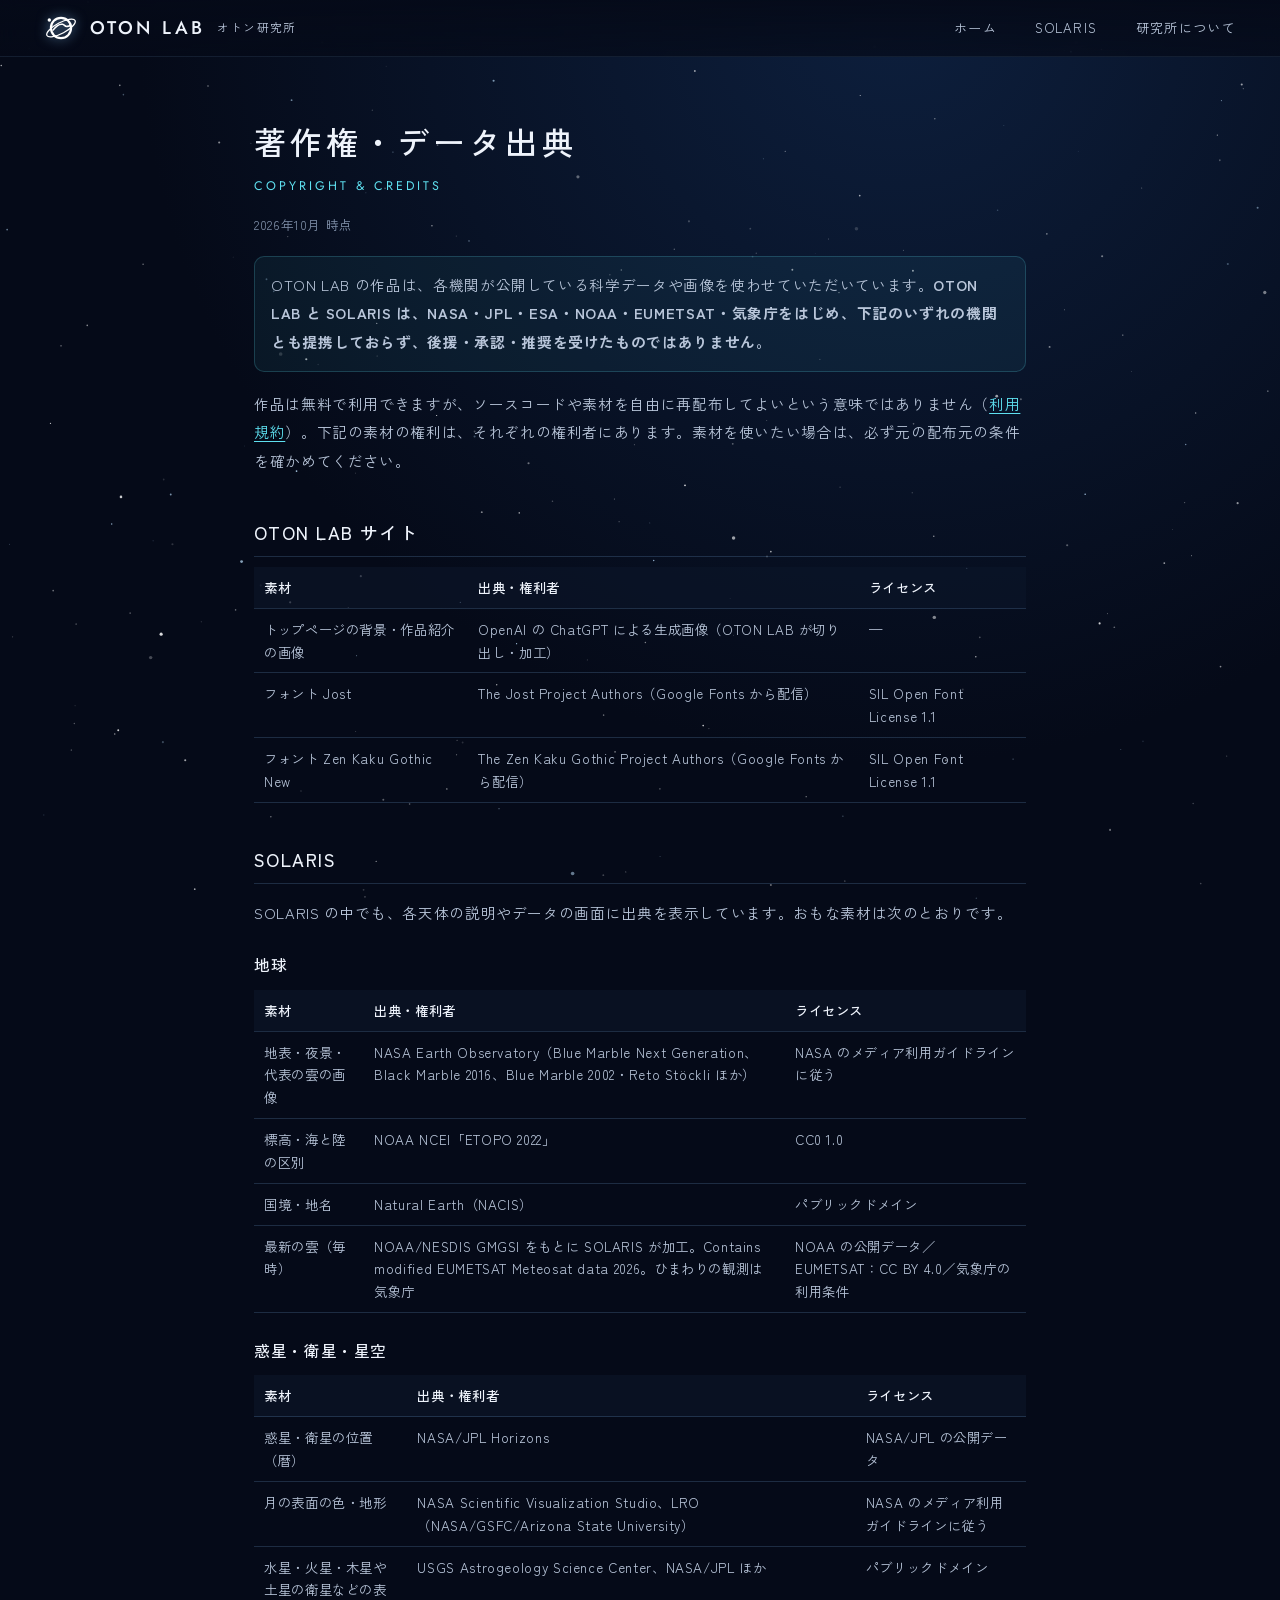
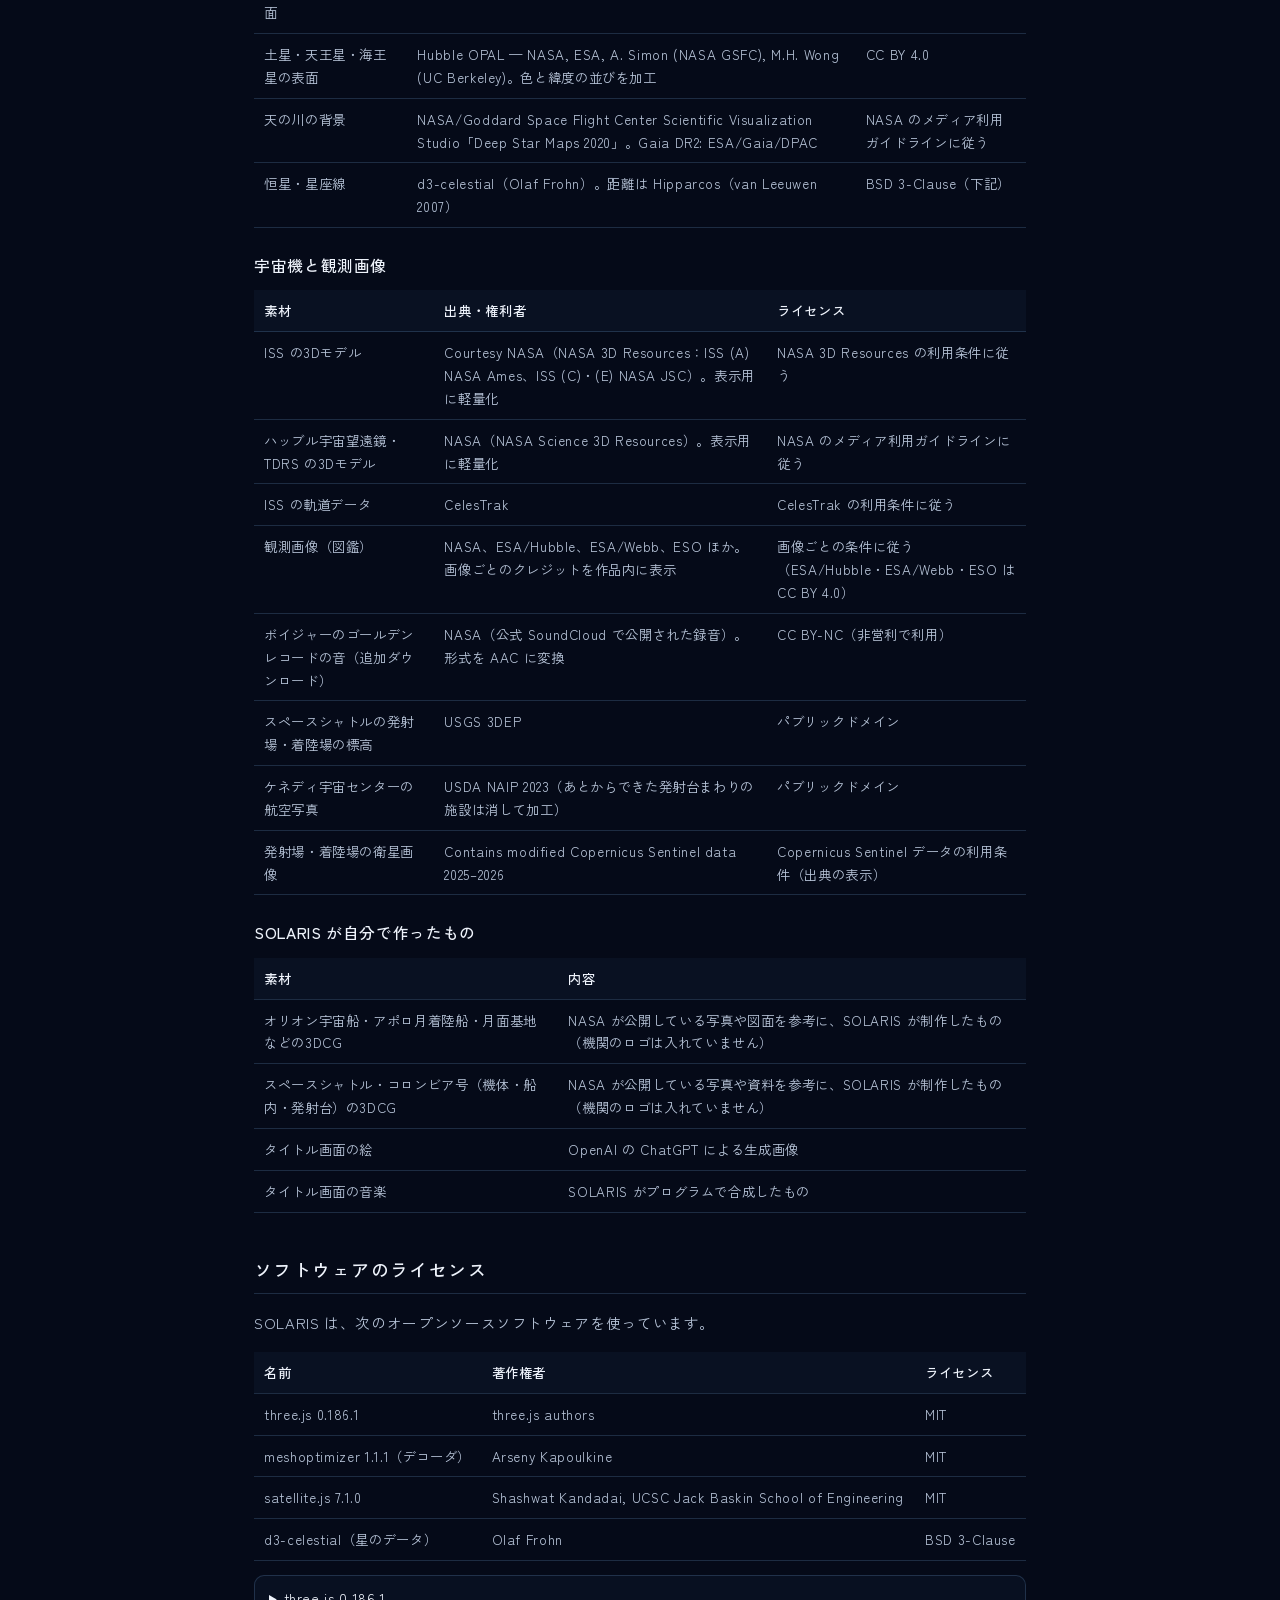
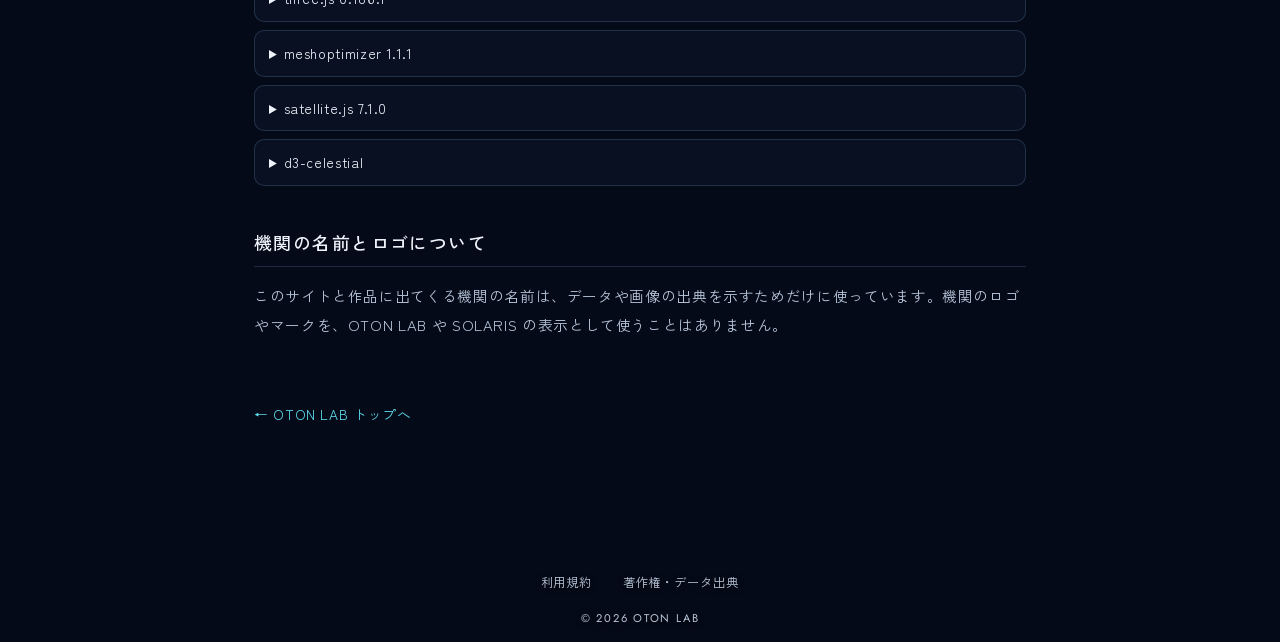
==== credits.html @ 988607e6 "アクセス解析 GoatCounter を導入（本番ドメインだけで計測・ページはパスで区別・Cookie なし）・利用規約にアクセス解析の説明を追加" ====
<!doctype html>
<html lang="ja">
<head>
<meta charset="utf-8">
<meta name="viewport" content="width=device-width, initial-scale=1, viewport-fit=cover">
<title>著作権・データ出典｜OTON LAB</title>
<meta name="description" content="OTON LAB と SOLARIS で使っている画像・科学データ・3Dモデル・フォント・ソフトウェアの出典とライセンス。">
<meta name="theme-color" content="#050a18">
<link rel="icon" href="img/icon.svg" type="image/svg+xml">
<link rel="preconnect" href="https://fonts.googleapis.com">
<link rel="preconnect" href="https://fonts.gstatic.com" crossorigin>
<link rel="stylesheet" href="https://fonts.googleapis.com/css2?family=Jost:wght@300;400;500;600&family=Zen+Kaku+Gothic+New:wght@400;500;700&display=swap">
<link rel="stylesheet" href="css/style.css">
<script src="js/analytics.js" async></script>
</head>
<body>
<canvas id="stars" aria-hidden="true"></canvas>
<header class="site-header">
  <a class="brand" href="./" aria-label="OTON LAB トップへ">
    <svg class="brand-mark" viewBox="0 0 64 64" aria-hidden="true"><circle cx="32" cy="32" r="19" fill="none" stroke="currentColor" stroke-width="4"/><path d="M17 36c6-8 13-12 18-11 4 1 4 5 9 4 3 0 5-2 6-4" fill="none" stroke="currentColor" stroke-width="3" stroke-linecap="round"/><ellipse cx="32" cy="32" rx="30" ry="10" fill="none" stroke="currentColor" stroke-width="2.4" transform="rotate(-28 32 32)"/><circle cx="10" cy="17" r="3.2" fill="currentColor"/></svg>
    <span class="brand-name">OTON LAB</span>
    <span class="brand-sub">オトン研究所</span>
  </a>
  <nav class="site-nav" aria-label="メインメニュー">
    <a href="./">ホーム</a>
    <a href="./#solaris">SOLARIS</a>
    <a href="./#about">研究所について</a>
  </nav>
</header>

<main class="doc">
  <h1>著作権・データ出典</h1>
  <p class="doc-en" lang="en">COPYRIGHT &amp; CREDITS</p>
  <p class="doc-date">2026年10月 時点</p>

  <div class="note">
    <p>OTON LAB の作品は、各機関が公開している科学データや画像を使わせていただいています。<b>OTON LAB と SOLARIS は、NASA・JPL・ESA・NOAA・EUMETSAT・気象庁をはじめ、下記のいずれの機関とも提携しておらず、後援・承認・推奨を受けたものではありません。</b></p>
  </div>
  <p>作品は無料で利用できますが、ソースコードや素材を自由に再配布してよいという意味ではありません（<a href="terms.html">利用規約</a>）。下記の素材の権利は、それぞれの権利者にあります。素材を使いたい場合は、必ず元の配布元の条件を確かめてください。</p>

  <h2>OTON LAB サイト</h2>
  <div class="table-wrap"><table>
    <thead><tr><th>素材</th><th>出典・権利者</th><th>ライセンス</th></tr></thead>
    <tbody>
      <tr><td>トップページの背景・作品紹介の画像</td><td>OpenAI の ChatGPT による生成画像（OTON LAB が切り出し・加工）</td><td>—</td></tr>
      <tr><td>フォント Jost</td><td>The Jost Project Authors（Google Fonts から配信）</td><td>SIL Open Font License 1.1</td></tr>
      <tr><td>フォント Zen Kaku Gothic New</td><td>The Zen Kaku Gothic Project Authors（Google Fonts から配信）</td><td>SIL Open Font License 1.1</td></tr>
    </tbody>
  </table></div>

  <h2>SOLARIS</h2>
  <p>SOLARIS の中でも、各天体の説明やデータの画面に出典を表示しています。おもな素材は次のとおりです。</p>

  <h3>地球</h3>
  <div class="table-wrap"><table>
    <thead><tr><th>素材</th><th>出典・権利者</th><th>ライセンス</th></tr></thead>
    <tbody>
      <tr><td>地表・夜景・代表の雲の画像</td><td>NASA Earth Observatory（Blue Marble Next Generation、Black Marble 2016、Blue Marble 2002・Reto Stöckli ほか）</td><td>NASA のメディア利用ガイドラインに従う</td></tr>
      <tr><td>標高・海と陸の区別</td><td>NOAA NCEI「ETOPO 2022」</td><td>CC0 1.0</td></tr>
      <tr><td>国境・地名</td><td>Natural Earth（NACIS）</td><td>パブリックドメイン</td></tr>
      <tr><td>最新の雲（毎時）</td><td>NOAA/NESDIS GMGSI をもとに SOLARIS が加工。Contains modified EUMETSAT Meteosat data 2026。ひまわりの観測は気象庁</td><td>NOAA の公開データ／EUMETSAT：CC BY 4.0／気象庁の利用条件</td></tr>
    </tbody>
  </table></div>

  <h3>惑星・衛星・星空</h3>
  <div class="table-wrap"><table>
    <thead><tr><th>素材</th><th>出典・権利者</th><th>ライセンス</th></tr></thead>
    <tbody>
      <tr><td>惑星・衛星の位置（暦）</td><td>NASA/JPL Horizons</td><td>NASA/JPL の公開データ</td></tr>
      <tr><td>月の表面の色・地形</td><td>NASA Scientific Visualization Studio、LRO（NASA/GSFC/Arizona State University）</td><td>NASA のメディア利用ガイドラインに従う</td></tr>
      <tr><td>水星・火星・木星や土星の衛星などの表面</td><td>USGS Astrogeology Science Center、NASA/JPL ほか</td><td>パブリックドメイン</td></tr>
      <tr><td>土星・天王星・海王星の表面</td><td>Hubble OPAL — NASA, ESA, A. Simon (NASA GSFC), M.H. Wong (UC Berkeley)。色と緯度の並びを加工</td><td>CC BY 4.0</td></tr>
      <tr><td>天の川の背景</td><td>NASA/Goddard Space Flight Center Scientific Visualization Studio「Deep Star Maps 2020」。Gaia DR2: ESA/Gaia/DPAC</td><td>NASA のメディア利用ガイドラインに従う</td></tr>
      <tr><td>恒星・星座線</td><td>d3-celestial（Olaf Frohn）。距離は Hipparcos（van Leeuwen 2007）</td><td>BSD 3-Clause（下記）</td></tr>
    </tbody>
  </table></div>

  <h3>宇宙機と観測画像</h3>
  <div class="table-wrap"><table>
    <thead><tr><th>素材</th><th>出典・権利者</th><th>ライセンス</th></tr></thead>
    <tbody>
      <tr><td>ISS の3Dモデル</td><td>Courtesy NASA（NASA 3D Resources：ISS (A) NASA Ames、ISS (C)・(E) NASA JSC）。表示用に軽量化</td><td>NASA 3D Resources の利用条件に従う</td></tr>
      <tr><td>ハッブル宇宙望遠鏡・TDRS の3Dモデル</td><td>NASA（NASA Science 3D Resources）。表示用に軽量化</td><td>NASA のメディア利用ガイドラインに従う</td></tr>
      <tr><td>ISS の軌道データ</td><td>CelesTrak</td><td>CelesTrak の利用条件に従う</td></tr>
      <tr><td>観測画像（図鑑）</td><td>NASA、ESA/Hubble、ESA/Webb、ESO ほか。画像ごとのクレジットを作品内に表示</td><td>画像ごとの条件に従う（ESA/Hubble・ESA/Webb・ESO は CC BY 4.0）</td></tr>
      <tr><td>ボイジャーのゴールデンレコードの音（追加ダウンロード）</td><td>NASA（公式 SoundCloud で公開された録音）。形式を AAC に変換</td><td>CC BY-NC（非営利で利用）</td></tr>
      <tr><td>スペースシャトルの発射場・着陸場の標高</td><td>USGS 3DEP</td><td>パブリックドメイン</td></tr>
      <tr><td>ケネディ宇宙センターの航空写真</td><td>USDA NAIP 2023（あとからできた発射台まわりの施設は消して加工）</td><td>パブリックドメイン</td></tr>
      <tr><td>発射場・着陸場の衛星画像</td><td>Contains modified Copernicus Sentinel data 2025–2026</td><td>Copernicus Sentinel データの利用条件（出典の表示）</td></tr>
    </tbody>
  </table></div>

  <h3>SOLARIS が自分で作ったもの</h3>
  <div class="table-wrap"><table>
    <thead><tr><th>素材</th><th>内容</th></tr></thead>
    <tbody>
      <tr><td>オリオン宇宙船・アポロ月着陸船・月面基地などの3DCG</td><td>NASA が公開している写真や図面を参考に、SOLARIS が制作したもの（機関のロゴは入れていません）</td></tr>
      <tr><td>スペースシャトル・コロンビア号（機体・船内・発射台）の3DCG</td><td>NASA が公開している写真や資料を参考に、SOLARIS が制作したもの（機関のロゴは入れていません）</td></tr>
      <tr><td>タイトル画面の絵</td><td>OpenAI の ChatGPT による生成画像</td></tr>
      <tr><td>タイトル画面の音楽</td><td>SOLARIS がプログラムで合成したもの</td></tr>
    </tbody>
  </table></div>

  <h2>ソフトウェアのライセンス</h2>
  <p>SOLARIS は、次のオープンソースソフトウェアを使っています。</p>
  <div class="table-wrap"><table>
    <thead><tr><th>名前</th><th>著作権者</th><th>ライセンス</th></tr></thead>
    <tbody>
      <tr><td>three.js 0.186.1</td><td>three.js authors</td><td>MIT</td></tr>
      <tr><td>meshoptimizer 1.1.1（デコーダ）</td><td>Arseny Kapoulkine</td><td>MIT</td></tr>
      <tr><td>satellite.js 7.1.0</td><td>Shashwat Kandadai, UCSC Jack Baskin School of Engineering</td><td>MIT</td></tr>
      <tr><td>d3-celestial（星のデータ）</td><td>Olaf Frohn</td><td>BSD 3-Clause</td></tr>
    </tbody>
  </table></div>
  <div class="licenses">
    <details class="lic"><summary>three.js 0.186.1</summary><pre>The MIT License

Copyright © 2010-2026 three.js authors

Permission is hereby granted, free of charge, to any person obtaining a copy
of this software and associated documentation files (the &quot;Software&quot;), to deal
in the Software without restriction, including without limitation the rights
to use, copy, modify, merge, publish, distribute, sublicense, and/or sell
copies of the Software, and to permit persons to whom the Software is
furnished to do so, subject to the following conditions:

The above copyright notice and this permission notice shall be included in
all copies or substantial portions of the Software.

THE SOFTWARE IS PROVIDED &quot;AS IS&quot;, WITHOUT WARRANTY OF ANY KIND, EXPRESS OR
IMPLIED, INCLUDING BUT NOT LIMITED TO THE WARRANTIES OF MERCHANTABILITY,
FITNESS FOR A PARTICULAR PURPOSE AND NONINFRINGEMENT. IN NO EVENT SHALL THE
AUTHORS OR COPYRIGHT HOLDERS BE LIABLE FOR ANY CLAIM, DAMAGES OR OTHER
LIABILITY, WHETHER IN AN ACTION OF CONTRACT, TORT OR OTHERWISE, ARISING FROM,
OUT OF OR IN CONNECTION WITH THE SOFTWARE OR THE USE OR OTHER DEALINGS IN
THE SOFTWARE.</pre></details>
    <details class="lic"><summary>meshoptimizer 1.1.1</summary><pre>MIT License

Copyright (c) 2016-2026 Arseny Kapoulkine

Permission is hereby granted, free of charge, to any person obtaining a copy
of this software and associated documentation files (the &quot;Software&quot;), to deal
in the Software without restriction, including without limitation the rights
to use, copy, modify, merge, publish, distribute, sublicense, and/or sell
copies of the Software, and to permit persons to whom the Software is
furnished to do so, subject to the following conditions:

The above copyright notice and this permission notice shall be included in all
copies or substantial portions of the Software.

THE SOFTWARE IS PROVIDED &quot;AS IS&quot;, WITHOUT WARRANTY OF ANY KIND, EXPRESS OR
IMPLIED, INCLUDING BUT NOT LIMITED TO THE WARRANTIES OF MERCHANTABILITY,
FITNESS FOR A PARTICULAR PURPOSE AND NONINFRINGEMENT. IN NO EVENT SHALL THE
AUTHORS OR COPYRIGHT HOLDERS BE LIABLE FOR ANY CLAIM, DAMAGES OR OTHER
LIABILITY, WHETHER IN AN ACTION OF CONTRACT, TORT OR OTHERWISE, ARISING FROM,
OUT OF OR IN CONNECTION WITH THE SOFTWARE OR THE USE OR OTHER DEALINGS IN THE
SOFTWARE.</pre></details>
    <details class="lic"><summary>satellite.js 7.1.0</summary><pre>MIT License

Copyright (C) 2013 Shashwat Kandadai, UCSC Jack Baskin School of Engineering

Permission is hereby granted, free of charge, to any person obtaining a copy
of this software and associated documentation files (the &quot;Software&quot;), to deal
in the Software without restriction, including without limitation the rights
to use, copy, modify, merge, publish, distribute, sublicense, and/or sell
copies of the Software, and to permit persons to whom the Software is
furnished to do so, subject to the following conditions:

The above copyright notice and this permission notice shall be included in all
copies or substantial portions of the Software.

THE SOFTWARE IS PROVIDED &quot;AS IS&quot;, WITHOUT WARRANTY OF ANY KIND, EXPRESS OR
IMPLIED, INCLUDING BUT NOT LIMITED TO THE WARRANTIES OF MERCHANTABILITY,
FITNESS FOR A PARTICULAR PURPOSE AND NONINFRINGEMENT. IN NO EVENT SHALL THE
AUTHORS OR COPYRIGHT HOLDERS BE LIABLE FOR ANY CLAIM, DAMAGES OR OTHER
LIABILITY, WHETHER IN AN ACTION OF CONTRACT, TORT OR OTHERWISE, ARISING FROM,
OUT OF OR IN CONNECTION WITH THE SOFTWARE OR THE USE OR OTHER DEALINGS IN THE
SOFTWARE.</pre></details>
    <details class="lic"><summary>d3-celestial</summary><pre>Copyright (c) 2015, Olaf Frohn
All rights reserved.

Redistribution and use in source and binary forms, with or without modification, are permitted provided that the following conditions are met:

1. Redistributions of source code must retain the above copyright notice, this list of conditions and the following disclaimer.

2. Redistributions in binary form must reproduce the above copyright notice, this list of conditions and the following disclaimer in the documentation and/or other materials provided with the distribution.

3. Neither the name of the copyright holder nor the names of its contributors may be used to endorse or promote products derived from this software without specific prior written permission.

THIS SOFTWARE IS PROVIDED BY THE COPYRIGHT HOLDERS AND CONTRIBUTORS &quot;AS IS&quot; AND ANY EXPRESS OR IMPLIED WARRANTIES, INCLUDING, BUT NOT LIMITED TO, THE IMPLIED WARRANTIES OF MERCHANTABILITY AND FITNESS FOR A PARTICULAR PURPOSE ARE DISCLAIMED. IN NO EVENT SHALL THE COPYRIGHT HOLDER OR CONTRIBUTORS BE LIABLE FOR ANY DIRECT, INDIRECT, INCIDENTAL, SPECIAL, EXEMPLARY, OR CONSEQUENTIAL DAMAGES (INCLUDING, BUT NOT LIMITED TO, PROCUREMENT OF SUBSTITUTE GOODS OR SERVICES; LOSS OF USE, DATA, OR PROFITS; OR BUSINESS INTERRUPTION) HOWEVER CAUSED AND ON ANY THEORY OF LIABILITY, WHETHER IN CONTRACT, STRICT LIABILITY, OR TORT (INCLUDING NEGLIGENCE OR OTHERWISE) ARISING IN ANY WAY OUT OF THE USE OF THIS SOFTWARE, EVEN IF ADVISED OF THE POSSIBILITY OF SUCH DAMAGE.</pre></details>
  </div>

  <h2>機関の名前とロゴについて</h2>
  <p>このサイトと作品に出てくる機関の名前は、データや画像の出典を示すためだけに使っています。機関のロゴやマークを、OTON LAB や SOLARIS の表示として使うことはありません。</p>

  <a class="back-link" href="./">← OTON LAB トップへ</a>
</main>

<footer class="site-footer is-simple">
  <ul class="footer-links">
    <li><a href="terms.html">利用規約</a></li>
    <li><a href="credits.html" aria-current="page">著作権・データ出典</a></li>
  </ul>
  <p class="copyright" lang="en">© 2026 OTON LAB</p>
</footer>
<script src="js/main.js" defer></script>
</body>
</html>
---- css/style.css ----
/* OTON LAB トップページ */
:root {
  --bg: #050a18;
  --bg-2: #0a1428;
  --panel: rgba(12, 22, 42, .72);
  --line: rgba(120, 170, 220, .22);
  --text: #eef3fb;
  --text-2: #b9c6da;
  --text-3: #7f8fa8;
  --accent: #5ee0f0;
  --accent-2: #3aa8ff;
  --glow: 0 0 18px rgba(94, 224, 240, .45);
  --radius: 14px;
  --gutter: clamp(16px, 4vw, 44px);
  --maxw: 1240px;
  --font-en: "Jost", "Zen Kaku Gothic New", system-ui, sans-serif;
  --font-ja: "Zen Kaku Gothic New", "Hiragino Sans", "Yu Gothic UI", system-ui, sans-serif;
  color-scheme: dark;
}

*, *::before, *::after { box-sizing: border-box; }
html { scroll-behavior: smooth; scroll-padding-top: 72px; -webkit-text-size-adjust: 100%; }
body {
  margin: 0;
  background: var(--bg);
  color: var(--text);
  font-family: var(--font-ja);
  line-height: 1.8;
  letter-spacing: .04em;
  overflow-x: hidden;
}
img, svg { display: block; }
a { color: inherit; }
.visually-hidden {
  position: absolute; width: 1px; height: 1px; overflow: hidden;
  clip: rect(0 0 0 0); white-space: nowrap;
}
br.pc { display: none; }
@media (min-width: 900px) { br.pc { display: inline; } }
br.sp { display: none; }
@media (max-width: 520px) { br.sp { display: inline; } }

/* 星空（ページ全体の背景） */
#stars {
  position: fixed; inset: 0; width: 100%; height: 100%;
  z-index: -1; pointer-events: none;
  background: radial-gradient(ellipse at 70% 0%, #0d1f3d 0%, var(--bg) 60%);
}

/* ===== ヘッダー ===== */
.site-header {
  position: sticky; top: 0; z-index: 20;
  display: flex; align-items: center; justify-content: space-between; gap: 16px;
  padding: 10px var(--gutter);
  background: linear-gradient(to bottom, rgba(5, 10, 24, .92), rgba(5, 10, 24, .7));
  backdrop-filter: blur(10px);
  -webkit-backdrop-filter: blur(10px);
  border-bottom: 1px solid rgba(120, 170, 220, .12);
}
.brand { display: flex; align-items: center; gap: 12px; text-decoration: none; min-width: 0; }
.brand-mark { width: 34px; height: 34px; color: #fff; filter: drop-shadow(0 0 6px rgba(140, 200, 255, .6)); flex: none; }
.brand-name { font-family: var(--font-en); font-weight: 500; font-size: 1.15rem; letter-spacing: .16em; white-space: nowrap; }
.brand-sub { font-size: .72rem; color: var(--text-2); letter-spacing: .12em; white-space: nowrap; }
.site-nav { display: flex; gap: clamp(14px, 3vw, 40px); }
.site-nav a {
  position: relative; text-decoration: none; font-size: .82rem; letter-spacing: .1em;
  color: var(--text-2); padding: 6px 0; white-space: nowrap;
}
.site-nav a[data-nav="solaris"] { font-family: var(--font-en); letter-spacing: .14em; }
.site-nav a::after {
  content: ""; position: absolute; left: 0; right: 0; bottom: -2px; height: 2px;
  background: var(--accent); box-shadow: var(--glow);
  transform: scaleX(0); transition: transform .3s;
}
.site-nav a:hover, .site-nav a.is-active { color: var(--text); }
.site-nav a.is-active::after { transform: scaleX(1); }

@media (max-width: 640px) {
  .brand-sub { display: none; }
  .brand-mark { width: 28px; height: 28px; }
  .brand-name { font-size: 1rem; }
  .site-nav { gap: 14px; }
  .site-nav a { font-size: .74rem; letter-spacing: .04em; }
}
@media (max-width: 380px) {
  .brand-name { display: none; }
}

/* ===== ヒーロー ===== */
.hero {
  position: relative;
  min-height: clamp(460px, 34vw, 560px);
  overflow: hidden;
  border-bottom: 1px solid rgba(120, 170, 220, .14);
}
.hero-art {
  position: absolute; top: 0; right: 0; bottom: 0;
  width: min(62%, 980px);
  background: url(../img/hero.webp) right center / cover no-repeat;
  -webkit-mask-image: linear-gradient(to right, transparent 0%, #000 22%);
  mask-image: linear-gradient(to right, transparent 0%, #000 22%);
}
.hero-inner {
  position: relative;
  max-width: var(--maxw); margin: 0 auto;
  padding: clamp(36px, 5vw, 60px) var(--gutter) clamp(36px, 4vw, 52px);
  display: flex; justify-content: space-between; gap: 24px;
}
.hero-copy { max-width: 620px; }
.hero-logo {
  display: flex; align-items: center; margin: 0;
  font-family: var(--font-en); font-weight: 500;
  font-size: clamp(3rem, 8.4vw, 6.4rem); line-height: 1; letter-spacing: .05em;
  color: #f4f8ff;
  text-shadow: 0 0 22px rgba(140, 200, 255, .55);
}
.hero-logo-mark {
  width: 1.12em; height: 1.12em; margin-right: -.02em; color: #f4f8ff;
  filter: drop-shadow(0 0 12px rgba(140, 200, 255, .7));
  flex: none;
}
.hero-kana {
  margin: .5rem 0 0; padding-left: 2.2em;
  font-size: clamp(1rem, 1.9vw, 1.35rem); letter-spacing: .5em; color: #e6eefb;
}
.hero-lead {
  margin: clamp(18px, 2.4vw, 28px) 0 0;
  font-size: clamp(1.2rem, 2.6vw, 1.9rem); font-weight: 500; letter-spacing: .1em;
  text-shadow: 0 2px 12px rgba(0, 0, 0, .8);
}
.hero-body {
  margin: 14px 0 0;
  font-size: clamp(.86rem, 1.25vw, .98rem); line-height: 2; color: var(--text-2);
  text-shadow: 0 1px 8px rgba(0, 0, 0, .9);
}
.hero-side {
  flex: none; align-self: center;
  /* ロゴと本文のあいだ（地球のふちの右）に、4語を縦に置く */
  margin-top: clamp(-40px, -2vw, -10px);
  padding-right: clamp(0px, 1vw, 12px);
  text-shadow: 0 1px 10px rgba(0, 0, 0, .9);
}
.hero-rule { display: block; width: 40px; height: 2px; margin: 0 0 20px; background: var(--accent); box-shadow: var(--glow); }
.hero-words {
  list-style: none; margin: 0; padding: 0;
  font-family: var(--font-en); font-weight: 400;
  font-size: clamp(.82rem, 1.05vw, .95rem); letter-spacing: .34em; line-height: 2.3; color: #d6e0ee;
}

@media (max-width: 900px) {
  .hero { min-height: 0; }
  .hero-art {
    width: 100%; height: 62vw; max-height: 420px; bottom: auto;
    background-position: 70% center;
    -webkit-mask-image: linear-gradient(to bottom, #000 40%, transparent 100%);
    mask-image: linear-gradient(to bottom, #000 40%, transparent 100%);
    opacity: .9;
  }
  .hero-inner { flex-direction: column; padding-top: clamp(28px, 18vw, 120px); }
  .hero-side { align-self: stretch; display: flex; align-items: center; gap: 14px; margin-top: 4px; padding-right: 0; }
  .hero-rule { flex: none; width: 24px; margin: 0; }
  .hero-words { display: flex; flex-wrap: wrap; gap: 0 14px; font-size: .74rem; letter-spacing: .22em; line-height: 2; }
}
@media (max-width: 520px) {
  /* 地球のふちと朝日が右上に来るように */
  .hero-art { height: 78vw; background-position: 62% 30%; }
  .hero-inner { padding-top: 34vw; gap: 18px; }
  .hero-logo { font-size: clamp(2.5rem, 13vw, 3.4rem); }
  .hero-kana { padding-left: 1.9em; letter-spacing: .42em; font-size: .95rem; }
  .hero-lead { font-size: clamp(1.25rem, 6vw, 1.5rem); line-height: 1.6; letter-spacing: .08em; }
  .hero-body { font-size: .88rem; line-height: 1.95; }
  .hero-words { gap: 0 12px; font-size: .7rem; letter-spacing: .18em; }
}

/* ===== 共通：セクション ===== */
.main-project, .future, .about {
  max-width: var(--maxw);
  margin: 0 auto;
  padding: 0 var(--gutter);
}
.eyebrow {
  margin: 0; font-family: var(--font-en); font-weight: 500;
  font-size: .82rem; letter-spacing: .24em; color: var(--accent);
}
.section-head {
  display: flex; align-items: center; gap: 22px;
  margin: 0 0 22px;
}
.section-head h2 { margin: 0; font-size: clamp(1.25rem, 2.4vw, 1.6rem); font-weight: 500; letter-spacing: .12em; white-space: nowrap; }
.section-line {
  flex: 1; height: 1px;
  background: linear-gradient(to right, var(--accent) 0, var(--accent) 120px, var(--line) 120px);
}
.section-en { font-family: var(--font-en); font-size: .78rem; letter-spacing: .24em; color: var(--accent-2); white-space: nowrap; }
@media (max-width: 520px) {
  .section-en { display: none; }
}

/* ===== メイン作品 ===== */
.main-project {
  margin-top: clamp(20px, 3vw, 28px);
}
.main-project > * { min-width: 0; }
.main-project {
  display: grid;
  grid-template-columns: minmax(0, 58fr) minmax(0, 42fr);
}
.main-project::before { content: none; }
.mp-art, .mp-text { position: relative; }
.mp-art {
  display: block; text-decoration: none;
  min-height: 100%;
  /* 再生ボタンの位置（56.2% 66.6%）を基準に切り抜く＝高さが変わってもボタンの下の絵がずれない */
  background: url(../img/solaris.webp) 56.2% 66.6% / cover no-repeat;
  border: 1px solid var(--line); border-right: 0;
  border-radius: var(--radius) 0 0 var(--radius);
  overflow: hidden;
}
.mp-text {
  padding: clamp(24px, 3vw, 32px) clamp(20px, 3vw, 40px);
  background: linear-gradient(135deg, rgba(14, 26, 50, .92), rgba(7, 14, 30, .92));
  border: 1px solid var(--line); border-left: 0;
  border-radius: 0 var(--radius) var(--radius) 0;
}
.mp-play {
  position: absolute; left: 56.2%; top: 66.6%;
  width: 64px; height: 64px; margin: -32px 0 0 -32px;
  display: grid; place-items: center;
  border-radius: 50%;
  background: rgba(6, 14, 30, .78);
  border: 2px solid var(--accent);
  box-shadow: var(--glow), inset 0 0 14px rgba(94, 224, 240, .25);
  color: #fff;
  transition: transform .25s, box-shadow .25s;
}
.mp-play svg { width: 28px; height: 28px; margin-left: 4px; }
.mp-play-label {
  position: absolute; left: 56.2%; top: 80.2%; transform: translate(-50%, -50%);
  padding: 2px 12px; border-radius: 99px;
  background: rgba(6, 14, 30, .55);
  font-size: .9rem; letter-spacing: .14em; white-space: nowrap;
  text-shadow: 0 1px 6px #000;
}
.mp-art:hover .mp-play, .mp-art:focus-visible .mp-play { transform: scale(1.08); box-shadow: 0 0 30px rgba(94, 224, 240, .75); }
.mp-title {
  margin: 4px 0 0;
  font-family: var(--font-en); font-weight: 500;
  font-size: clamp(2.6rem, 4.6vw, 3.9rem); line-height: 1.05; letter-spacing: .08em;
  text-shadow: 0 0 18px rgba(140, 200, 255, .35);
}
.mp-catch { margin: 10px 0 0; font-size: clamp(1.1rem, 1.8vw, 1.4rem); font-weight: 500; line-height: 1.6; letter-spacing: .1em; }
.mp-body { margin: 12px 0 0; font-size: .86rem; line-height: 1.85; letter-spacing: .02em; color: var(--text-2); }
.mp-actions { display: flex; align-items: center; gap: 18px 32px; flex-wrap: wrap; margin-top: 18px; }
.btn-glow {
  -webkit-tap-highlight-color: transparent; touch-action: manipulation;
  display: inline-flex; align-items: center; gap: 10px;
  padding: 12px 34px;
  border-radius: 99px;
  border: 1.5px solid var(--accent);
  background: linear-gradient(90deg, rgba(20, 70, 110, .55), rgba(16, 40, 90, .55));
  box-shadow: var(--glow), inset 0 0 16px rgba(94, 224, 240, .18);
  text-decoration: none; font-weight: 500; letter-spacing: .12em;
  transition: box-shadow .25s, transform .25s;
}
.btn-glow:hover, .btn-glow:focus-visible { box-shadow: 0 0 28px rgba(94, 224, 240, .7), inset 0 0 18px rgba(94, 224, 240, .3); transform: translateY(-1px); }
.link-more {
  appearance: none; background: none; border: 0; color: var(--text-2); cursor: pointer;
  font: inherit; font-size: .82rem; letter-spacing: .12em;
  padding: 4px 64px 6px 0;
  border-bottom: 1px solid transparent;
  border-image: linear-gradient(to right, var(--accent), transparent) 1;
}
.link-more:hover, .link-more[aria-expanded="true"] { color: var(--text); }
.mp-more { margin-top: 18px; }
.mp-more ul { list-style: none; margin: 0; padding: 0; display: grid; gap: 10px; }
.mp-more li {
  font-size: .86rem; line-height: 1.75; color: var(--text-2);
  padding: 10px 14px; border-radius: 10px;
  background: rgba(94, 224, 240, .06); border: 1px solid rgba(94, 224, 240, .14);
}
.mp-more b { display: block; color: var(--text); font-weight: 500; }

@media (max-width: 900px) {
  .main-project { grid-template-columns: 1fr; }
  .mp-art {
    min-height: 0; aspect-ratio: 715 / 389; border: 1px solid var(--line); border-bottom: 0; border-radius: var(--radius) var(--radius) 0 0; }
  .mp-text { border: 1px solid var(--line); border-top: 0; border-radius: 0 0 var(--radius) var(--radius); }
  .mp-play { width: 60px; height: 60px; margin: -30px 0 0 -30px; }
  .mp-play-label { font-size: .8rem; }
}

/* ===== アップデート情報 ===== */
.updates { max-width: var(--maxw); margin: clamp(36px, 5vw, 48px) auto 0; padding: 0 var(--gutter); }
.upd-label { margin: 0 0 8px; font-size: .78rem; letter-spacing: .1em; color: var(--text-3); }
.upd-upcoming { margin-bottom: 18px; }
.upd-card {
  padding: 16px 18px; border-radius: var(--radius);
  border: 1px dashed rgba(255, 196, 92, .45);
  background: linear-gradient(135deg, rgba(40, 30, 10, .35), rgba(12, 22, 42, .75));
}
.upd-card + .upd-card { margin-top: 10px; }
.upd-card-title { margin: 8px 0 0; font-size: 1.05rem; font-weight: 500; letter-spacing: .08em; }
.upd-meta { display: flex; align-items: center; flex-wrap: wrap; gap: 6px 10px; font-size: .76rem; }
.upd-meta time { font-family: var(--font-en); letter-spacing: .12em; color: var(--text-2); }
.upd-app {
  font-family: var(--font-en); letter-spacing: .12em; color: var(--accent);
  padding: 1px 8px; border: 1px solid rgba(94, 224, 240, .35); border-radius: 99px;
}
.upd-status { padding: 1px 9px; border-radius: 99px; font-weight: 500; letter-spacing: .08em; }
.upd-status.is-released { color: #bff3d2; background: rgba(60, 200, 120, .14); border: 1px solid rgba(90, 220, 140, .4); }
.upd-status.is-upcoming { color: #ffe2a8; background: rgba(255, 180, 60, .14); border: 1px solid rgba(255, 196, 92, .5); }
.upd-when { color: var(--text-3); letter-spacing: .08em; }
.upd-list { list-style: none; margin: 0; padding: 0; border-top: 1px solid var(--line); }
.upd-past { border-top: 0; }
.upd-item { border-bottom: 1px solid var(--line); }
.upd-item summary {
  list-style: none; cursor: pointer;
  display: grid; gap: 4px; padding: 14px 34px 14px 4px; position: relative;
  -webkit-tap-highlight-color: transparent;
}
.upd-item summary::-webkit-details-marker { display: none; }
.upd-item summary::after {
  content: ""; position: absolute; right: 10px; top: 50%; width: 8px; height: 8px; margin-top: -6px;
  border-right: 1.5px solid var(--text-2); border-bottom: 1.5px solid var(--text-2);
  transform: rotate(45deg); transition: transform .2s;
}
.upd-item details[open] summary::after { transform: rotate(-135deg); margin-top: -2px; }
.upd-item summary:hover .upd-title { color: #fff; }
.upd-title { font-size: .98rem; letter-spacing: .06em; color: var(--text); }
.upd-body { padding: 0 4px 16px; font-size: .88rem; line-height: 1.9; color: var(--text-2); }
.upd-card .upd-body { padding: 6px 0 0; }
.upd-body p { margin: 0 0 6px; }
.upd-body ul { margin: 4px 0 6px; padding-left: 1.3em; }
.upd-body b { color: var(--text); font-weight: 500; }
.upd-msg { padding: 14px 4px; font-size: .88rem; color: var(--text-3); border-bottom: 1px solid var(--line); }
.upd-more {
  display: block; margin: 16px auto 0; min-height: 44px; padding: 10px 28px;
  border-radius: 99px; border: 1px solid var(--line); background: var(--panel);
  color: var(--text-2); font: inherit; font-size: .86rem; letter-spacing: .1em; cursor: pointer;
}
.upd-more:hover, .upd-more[aria-expanded="true"] { color: var(--text); border-color: rgba(94, 224, 240, .5); }
@media (min-width: 760px) {
  .upd-item summary { grid-template-columns: 300px 1fr; align-items: center; }
}

/* ===== 今後のプロジェクト ===== */
.future { margin-top: clamp(36px, 5vw, 48px); }
.cards { display: grid; grid-template-columns: repeat(3, minmax(0, 1fr)); gap: clamp(14px, 2vw, 24px); }
.card {
  position: relative;
  aspect-ratio: 390 / 168;
  padding: clamp(18px, 2.2vw, 26px) clamp(18px, 2.2vw, 26px);
  border-radius: var(--radius);
  border: 1px solid var(--line);
  background-color: #050a18;
  background-position: center;
  background-size: cover;
  background-repeat: no-repeat;
  overflow: hidden;
  display: flex; flex-direction: column; justify-content: flex-end;
}
.card::before {
  content: ""; position: absolute; inset: 0;
  background: linear-gradient(90deg, rgba(5, 10, 24, .55) 0%, rgba(5, 10, 24, .1) 70%);
}
.card > * { position: relative; }
.card-icon { flex: none; width: 38px; height: 38px; color: #e8f4ff; margin-bottom: auto; filter: drop-shadow(0 0 6px rgba(140, 200, 255, .5)); }
.card h3 { margin: 10px 0 0; font-size: 1.08rem; font-weight: 500; letter-spacing: .1em; text-shadow: 0 1px 8px #000; }
.card p { margin: 6px 0 0; font-size: .8rem; line-height: 1.75; color: var(--text-2); text-shadow: 0 1px 8px #000; padding-right: 92px; }
.badge {
  position: absolute; right: 4.6%; bottom: 7.7%;
  padding: 3px 16px;
  border-radius: 99px;
  border: 1px solid rgba(200, 220, 240, .5);
  background: rgba(8, 14, 28, .78);
  font-size: .76rem; font-weight: 500; letter-spacing: .1em;
}
@media (max-width: 520px) {
  .mp-actions { flex-direction: column; align-items: stretch; gap: 12px; }
  .btn-glow { justify-content: center; min-height: 52px; padding: 12px 20px; }
  .link-more { align-self: flex-start; padding: 10px 64px 10px 0; }
  .mp-text { padding: 22px 18px 24px; }
}
@media (max-width: 1000px) {
  .card { aspect-ratio: auto; min-height: 180px; }
}
@media (max-width: 760px) {
  .cards { grid-template-columns: 1fr; }
  .card { aspect-ratio: 390 / 168; min-height: 0; }
}
@media (max-width: 420px) {
  .card { aspect-ratio: auto; min-height: 168px; }
  /* 狭い画面はバッジを右上へ＝説明文を広く使う */
  .card p { padding-right: 0; }
  .badge { top: 16px; bottom: auto; right: 16px; }
}

/* ===== 研究所について ===== */
.about { margin-top: clamp(44px, 6vw, 64px); }
.about-body { margin: 0; color: var(--text-2); font-size: .95rem; line-height: 2.05; }
.pillars {
  list-style: none; margin: 24px 0 0; padding: 0;
  display: grid; grid-template-columns: repeat(4, minmax(0, 1fr)); gap: 12px;
}
.pillars li {
  padding: 14px 12px; text-align: center;
  border: 1px solid var(--line); border-radius: 12px;
  background: var(--panel);
  font-size: .9rem; letter-spacing: .14em;
}
.pillars span {
  display: block; font-family: var(--font-en); font-size: .74rem; letter-spacing: .26em; color: var(--accent);
}
@media (max-width: 560px) {
  .pillars { grid-template-columns: repeat(2, minmax(0, 1fr)); }
}

/* ===== 差し入れ（OFUSE） ===== */
.support { max-width: var(--maxw); margin: clamp(44px, 6vw, 64px) auto 0; padding: 0 var(--gutter); }
.support-card {
  max-width: 720px; margin: 0 auto; text-align: center;
  padding: clamp(22px, 3.4vw, 34px) clamp(18px, 3.4vw, 40px);
  border-radius: var(--radius); border: 1px solid var(--line);
  background: radial-gradient(ellipse at 50% 0%, rgba(94, 224, 240, .08), transparent 70%), var(--panel);
}
.support h2 { margin: 0 0 12px; font-size: clamp(1.1rem, 2.2vw, 1.35rem); font-weight: 500; letter-spacing: .1em; }
.support p { margin: 0 0 10px; font-size: .9rem; line-height: 1.95; color: var(--text-2); }
.support-voice { color: var(--text) !important; letter-spacing: .08em; }
.support-btn {
  display: inline-flex; align-items: center; justify-content: center; gap: 8px;
  min-height: 46px; margin: 8px 0 14px; padding: 10px 28px;
  border-radius: 99px; border: 1px solid rgba(94, 224, 240, .55);
  background: rgba(16, 40, 70, .5);
  box-shadow: 0 0 10px rgba(94, 224, 240, .2);
  color: var(--text); text-decoration: none; font-size: .92rem; letter-spacing: .1em;
  transition: box-shadow .25s, border-color .25s;
}
.support-btn:hover, .support-btn:focus-visible { border-color: var(--accent); box-shadow: 0 0 20px rgba(94, 224, 240, .5); }
.support-note { margin: 0 !important; font-size: .76rem !important; color: var(--text-3) !important; }
@media (max-width: 360px) {
  .support-card { padding-left: 12px; padding-right: 12px; }
  .support p { letter-spacing: .01em; }
  .support .support-note { font-size: .7rem !important; }
}

/* ===== フッター ===== */
.site-footer {
  position: relative;
  margin-top: clamp(28px, 4vw, 40px);
  padding: clamp(40px, 6vw, 64px) var(--gutter) 14px;
  background: url(../img/ground.webp) center bottom / cover no-repeat;
  text-align: center;
}
.site-footer::before {
  content: ""; position: absolute; inset: 0;
  background: linear-gradient(to bottom, var(--bg) 0%, rgba(5, 10, 24, 0) 45%);
  pointer-events: none;
}
.footer-inner { position: relative; max-width: var(--maxw); margin: 0 auto; }
.footer-catch {
  margin: 0; display: flex; align-items: center; justify-content: center; gap: 16px;
  font-size: clamp(.92rem, 1.6vw, 1.1rem); letter-spacing: .12em; text-shadow: 0 1px 8px #000;
}
.dash { width: 44px; height: 1px; background: var(--text-2); flex: none; }
.footer-name { margin: 10px 0 0; font-family: var(--font-en); font-size: .9rem; letter-spacing: .3em; text-shadow: 0 1px 8px #000; }
.footer-words {
  position: absolute; right: 0; top: 0; margin: 0;
  font-family: var(--font-en); font-size: .64rem; letter-spacing: .24em; line-height: 1.9;
  text-align: right; color: var(--text-2); text-shadow: 0 1px 6px #000;
}
.footer-links {
  position: relative; list-style: none; margin: clamp(28px, 4vw, 40px) 0 0; padding: 0;
  display: flex; justify-content: center; flex-wrap: wrap; gap: 6px 26px;
  font-size: .78rem; letter-spacing: .08em; text-shadow: 0 1px 6px #000;
}
.footer-links a { color: var(--text-2); text-decoration: none; display: inline-block; padding: 8px 2px; }
.footer-links a:hover, .footer-links a:focus-visible { color: var(--text); text-decoration: underline; text-underline-offset: 4px; }
.copyright { position: relative; margin: 6px 0 0; font-family: var(--font-en); font-size: .7rem; letter-spacing: .16em; color: var(--text-2); text-shadow: 0 1px 6px #000; }
@media (max-width: 900px) {
  .footer-words { position: static; text-align: center; margin-top: 18px; }
  .dash { width: 24px; }
}

/* ===== 表示のアニメーション ===== */
.js .reveal { opacity: 0; transform: translateY(18px); transition: opacity .8s ease, transform .8s ease; }
.js .reveal.is-in { opacity: 1; transform: none; }

@media (prefers-reduced-motion: reduce) {
  html { scroll-behavior: auto; }
  .js .reveal { opacity: 1; transform: none; transition: none; }
}

:focus-visible { outline: 2px solid var(--accent); outline-offset: 3px; border-radius: 6px; }

/* ===== 文書ページ（利用規約・著作権・データ出典） ===== */
.doc {
  max-width: 860px; margin: 0 auto;
  padding: clamp(28px, 5vw, 56px) var(--gutter) 24px;
}
.doc h1 { margin: 0; font-size: clamp(1.5rem, 3.4vw, 2rem); font-weight: 500; letter-spacing: .12em; }
.doc .doc-en { margin: 4px 0 0; font-family: var(--font-en); font-size: .78rem; letter-spacing: .24em; color: var(--accent); }
.doc .doc-date { margin: 14px 0 0; font-size: .8rem; color: var(--text-3); }
.doc h2 {
  margin: 40px 0 10px; padding-bottom: 8px;
  font-size: 1.12rem; font-weight: 500; letter-spacing: .08em;
  border-bottom: 1px solid var(--line);
}
.doc h3 { margin: 24px 0 6px; font-size: .98rem; font-weight: 500; }
.doc p, .doc li { font-size: .92rem; line-height: 1.95; color: var(--text-2); }
.doc ul, .doc ol { padding-left: 1.4em; }
.doc a { color: var(--accent); text-underline-offset: 3px; word-break: break-all; }
.doc .note {
  margin: 18px 0; padding: 14px 16px; border-radius: 10px;
  background: rgba(94, 224, 240, .06); border: 1px solid rgba(94, 224, 240, .2);
}
.doc .note p { margin: 0; }
.table-wrap { overflow-x: auto; -webkit-overflow-scrolling: touch; margin: 10px 0 0; }
.doc table { width: 100%; border-collapse: collapse; font-size: .84rem; min-width: 560px; }
.doc th, .doc td { padding: 9px 10px; border-bottom: 1px solid var(--line); text-align: left; vertical-align: top; line-height: 1.7; color: var(--text-2); }
.doc th { color: var(--text); font-weight: 500; background: rgba(12, 22, 42, .6); white-space: nowrap; }
.back-link { display: inline-block; margin-top: 40px; color: var(--text-2); text-decoration: none; font-size: .86rem; padding: 8px 0; }
.back-link:hover { color: var(--text); }
.site-footer.is-simple { padding-top: 24px; background: none; }
.site-footer.is-simple::before { content: none; }
.licenses { margin-top: 14px; display: grid; gap: 8px; }
.lic { border: 1px solid var(--line); border-radius: 10px; background: rgba(12, 22, 42, .55); }
.lic summary { cursor: pointer; padding: 10px 14px; font-size: .86rem; color: var(--text); }
.lic pre {
  margin: 0; padding: 0 14px 14px; white-space: pre-wrap; overflow-wrap: anywhere;
  font-family: ui-monospace, Consolas, monospace; font-size: .72rem; line-height: 1.6; color: var(--text-2);
}
@media (max-width: 600px) {
  /* 表は1行ずつのカードにする（横スクロールさせない） */
  .doc table { min-width: 0; }
  .doc thead { display: none; }
  .doc table, .doc tbody, .doc tr, .doc td { display: block; width: 100%; }
  .doc tr { padding: 10px 2px; border-bottom: 1px solid var(--line); }
  .doc td { padding: 2px 0; border: 0; }
  .doc td:first-child { color: var(--text); font-weight: 500; }
  .doc td:nth-child(3)::before { content: "ライセンス："; color: var(--text-3); }
}
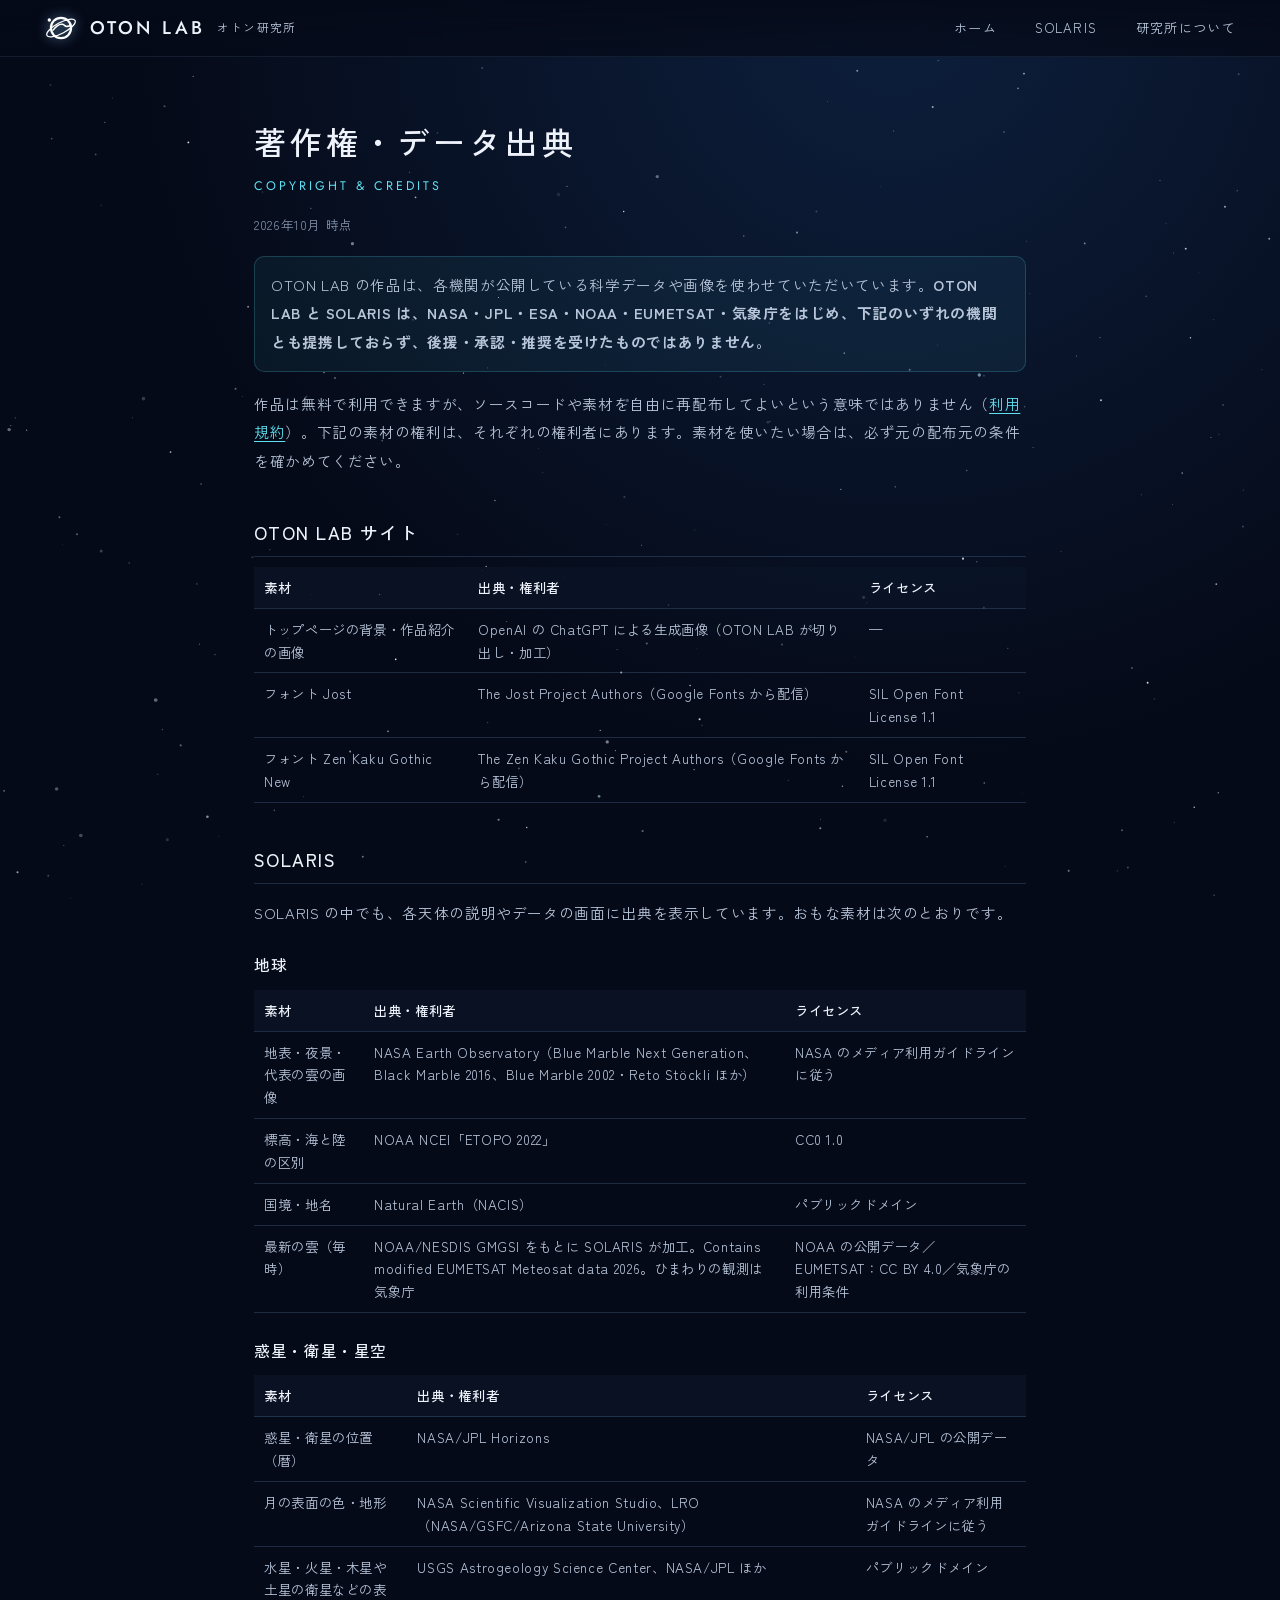
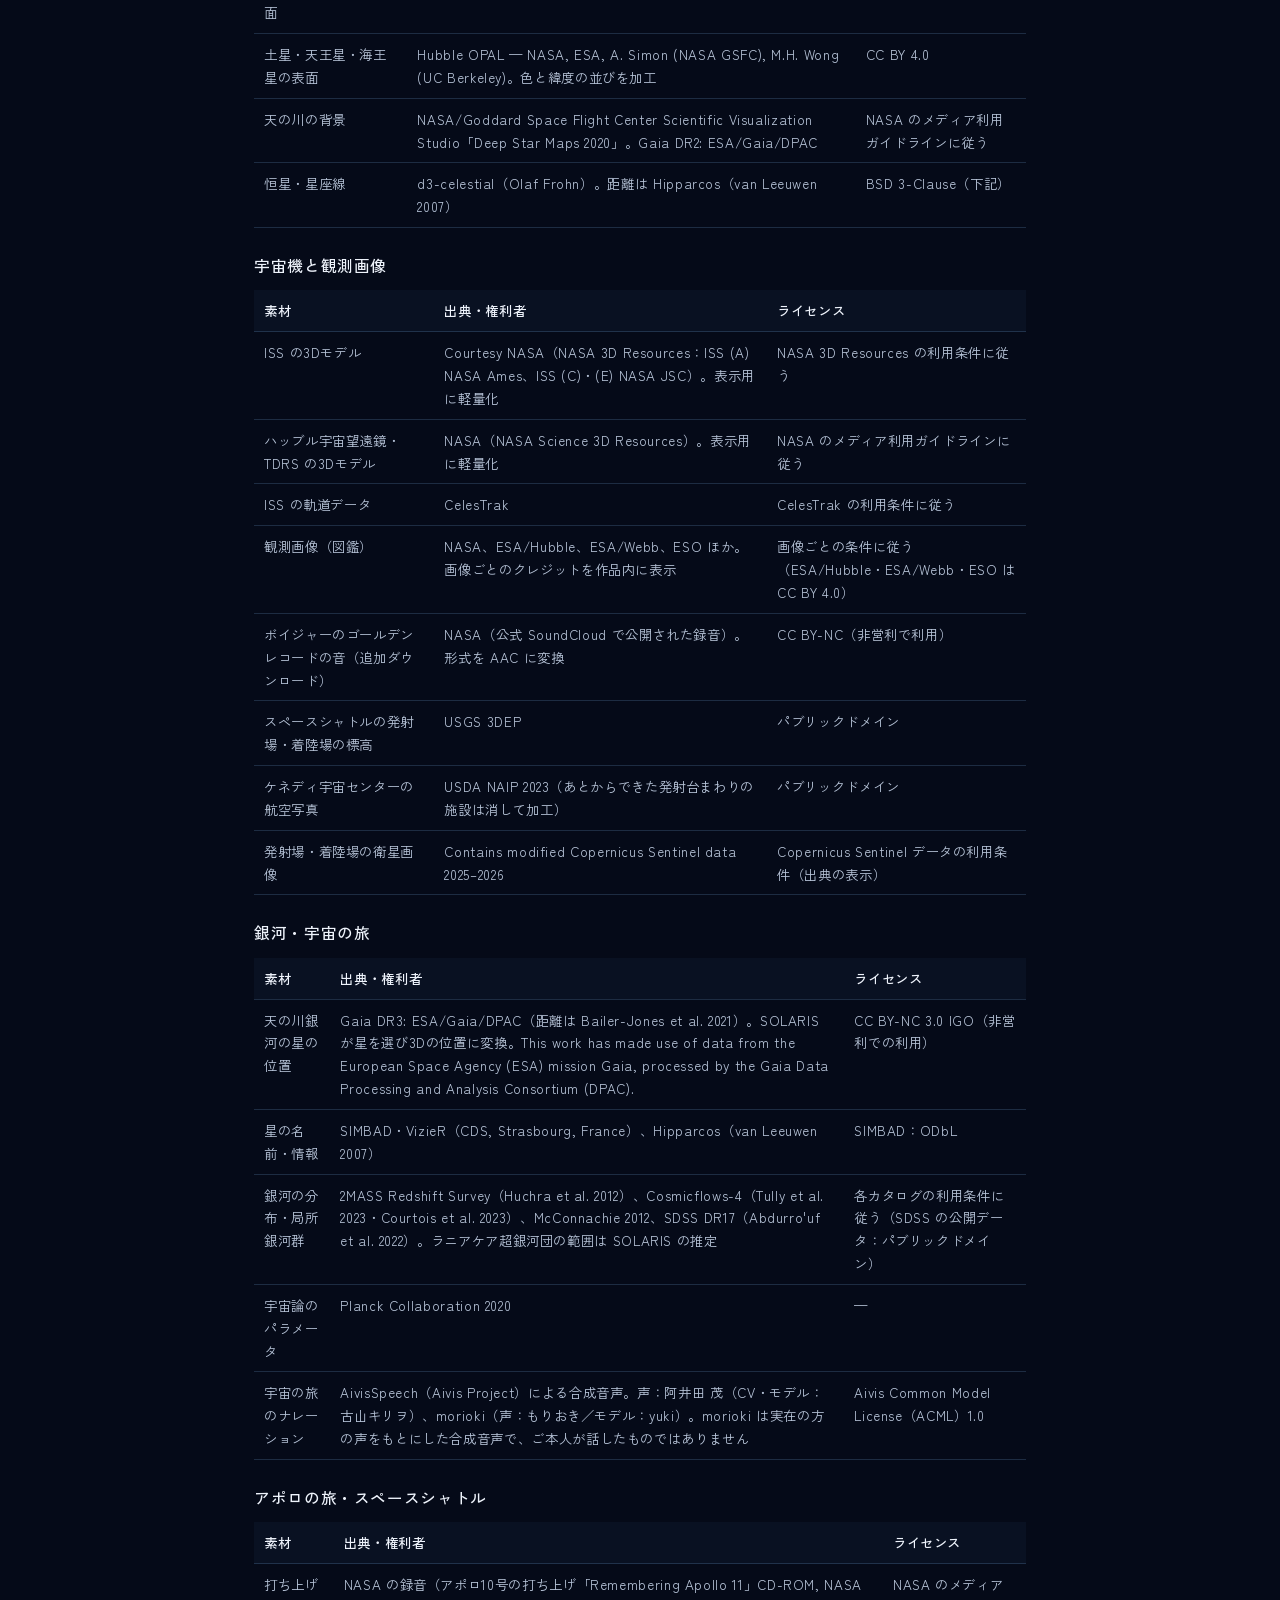
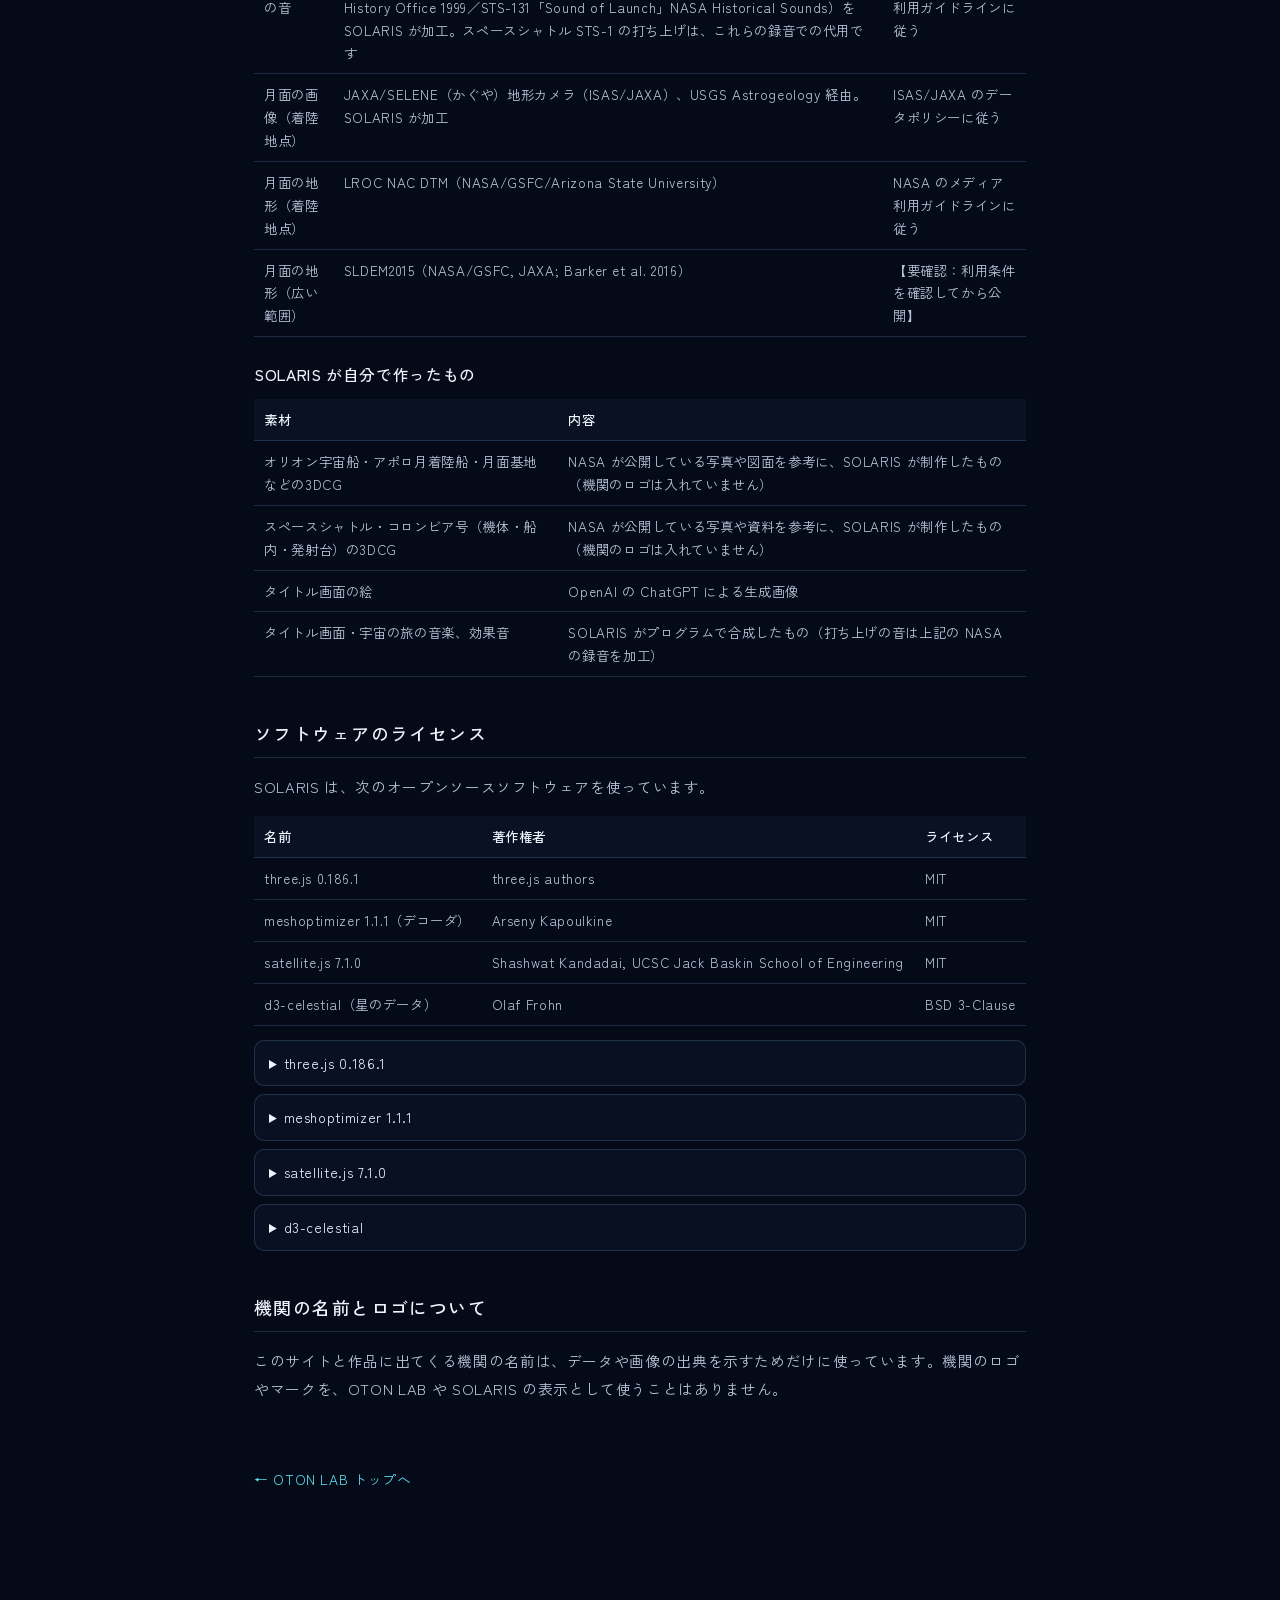
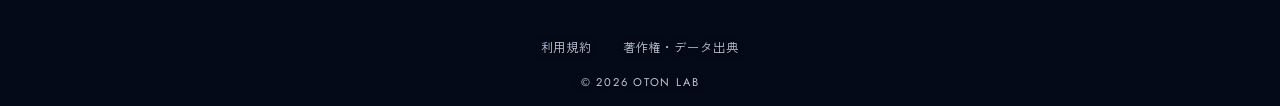
==== commit 7b5ba16c: "【準備・未公開】SOLARIS 大型アップデートの記事と出典の追加（公開日に date を合わせる・SLDEM2015 は要確認）" ====
--- a/credits.html
+++ b/credits.html
@@ -90,6 +90,29 @@
     </tbody>
   </table></div>
 
+  <h3>銀河・宇宙の旅</h3>
+  <div class="table-wrap"><table>
+    <thead><tr><th>素材</th><th>出典・権利者</th><th>ライセンス</th></tr></thead>
+    <tbody>
+      <tr><td>天の川銀河の星の位置</td><td>Gaia DR3: ESA/Gaia/DPAC（距離は Bailer-Jones et al. 2021）。SOLARIS が星を選び3Dの位置に変換。This work has made use of data from the European Space Agency (ESA) mission Gaia, processed by the Gaia Data Processing and Analysis Consortium (DPAC).</td><td>CC BY-NC 3.0 IGO（非営利での利用）</td></tr>
+      <tr><td>星の名前・情報</td><td>SIMBAD・VizieR（CDS, Strasbourg, France）、Hipparcos（van Leeuwen 2007）</td><td>SIMBAD：ODbL</td></tr>
+      <tr><td>銀河の分布・局所銀河群</td><td>2MASS Redshift Survey（Huchra et al. 2012）、Cosmicflows-4（Tully et al. 2023・Courtois et al. 2023）、McConnachie 2012、SDSS DR17（Abdurro'uf et al. 2022）。ラニアケア超銀河団の範囲は SOLARIS の推定</td><td>各カタログの利用条件に従う（SDSS の公開データ：パブリックドメイン）</td></tr>
+      <tr><td>宇宙論のパラメータ</td><td>Planck Collaboration 2020</td><td>—</td></tr>
+      <tr><td>宇宙の旅のナレーション</td><td>AivisSpeech（Aivis Project）による合成音声。声：阿井田 茂（CV・モデル：古山キリヲ）、morioki（声：もりおき／モデル：yuki）。morioki は実在の方の声をもとにした合成音声で、ご本人が話したものではありません</td><td>Aivis Common Model License（ACML）1.0</td></tr>
+    </tbody>
+  </table></div>
+
+  <h3>アポロの旅・スペースシャトル</h3>
+  <div class="table-wrap"><table>
+    <thead><tr><th>素材</th><th>出典・権利者</th><th>ライセンス</th></tr></thead>
+    <tbody>
+      <tr><td>打ち上げの音</td><td>NASA の録音（アポロ10号の打ち上げ「Remembering Apollo 11」CD-ROM, NASA History Office 1999／STS-131「Sound of Launch」NASA Historical Sounds）を SOLARIS が加工。スペースシャトル STS-1 の打ち上げは、これらの録音での代用です</td><td>NASA のメディア利用ガイドラインに従う</td></tr>
+      <tr><td>月面の画像（着陸地点）</td><td>JAXA/SELENE（かぐや）地形カメラ（ISAS/JAXA）、USGS Astrogeology 経由。SOLARIS が加工</td><td>ISAS/JAXA のデータポリシーに従う</td></tr>
+      <tr><td>月面の地形（着陸地点）</td><td>LROC NAC DTM（NASA/GSFC/Arizona State University）</td><td>NASA のメディア利用ガイドラインに従う</td></tr>
+      <tr><td>月面の地形（広い範囲）</td><td>SLDEM2015（NASA/GSFC, JAXA; Barker et al. 2016）</td><td>【要確認：利用条件を確認してから公開】</td></tr>
+    </tbody>
+  </table></div>
+
   <h3>SOLARIS が自分で作ったもの</h3>
   <div class="table-wrap"><table>
     <thead><tr><th>素材</th><th>内容</th></tr></thead>
@@ -97,7 +120,7 @@
       <tr><td>オリオン宇宙船・アポロ月着陸船・月面基地などの3DCG</td><td>NASA が公開している写真や図面を参考に、SOLARIS が制作したもの（機関のロゴは入れていません）</td></tr>
       <tr><td>スペースシャトル・コロンビア号（機体・船内・発射台）の3DCG</td><td>NASA が公開している写真や資料を参考に、SOLARIS が制作したもの（機関のロゴは入れていません）</td></tr>
       <tr><td>タイトル画面の絵</td><td>OpenAI の ChatGPT による生成画像</td></tr>
-      <tr><td>タイトル画面の音楽</td><td>SOLARIS がプログラムで合成したもの</td></tr>
+      <tr><td>タイトル画面・宇宙の旅の音楽、効果音</td><td>SOLARIS がプログラムで合成したもの（打ち上げの音は上記の NASA の録音を加工）</td></tr>
     </tbody>
   </table></div>
 
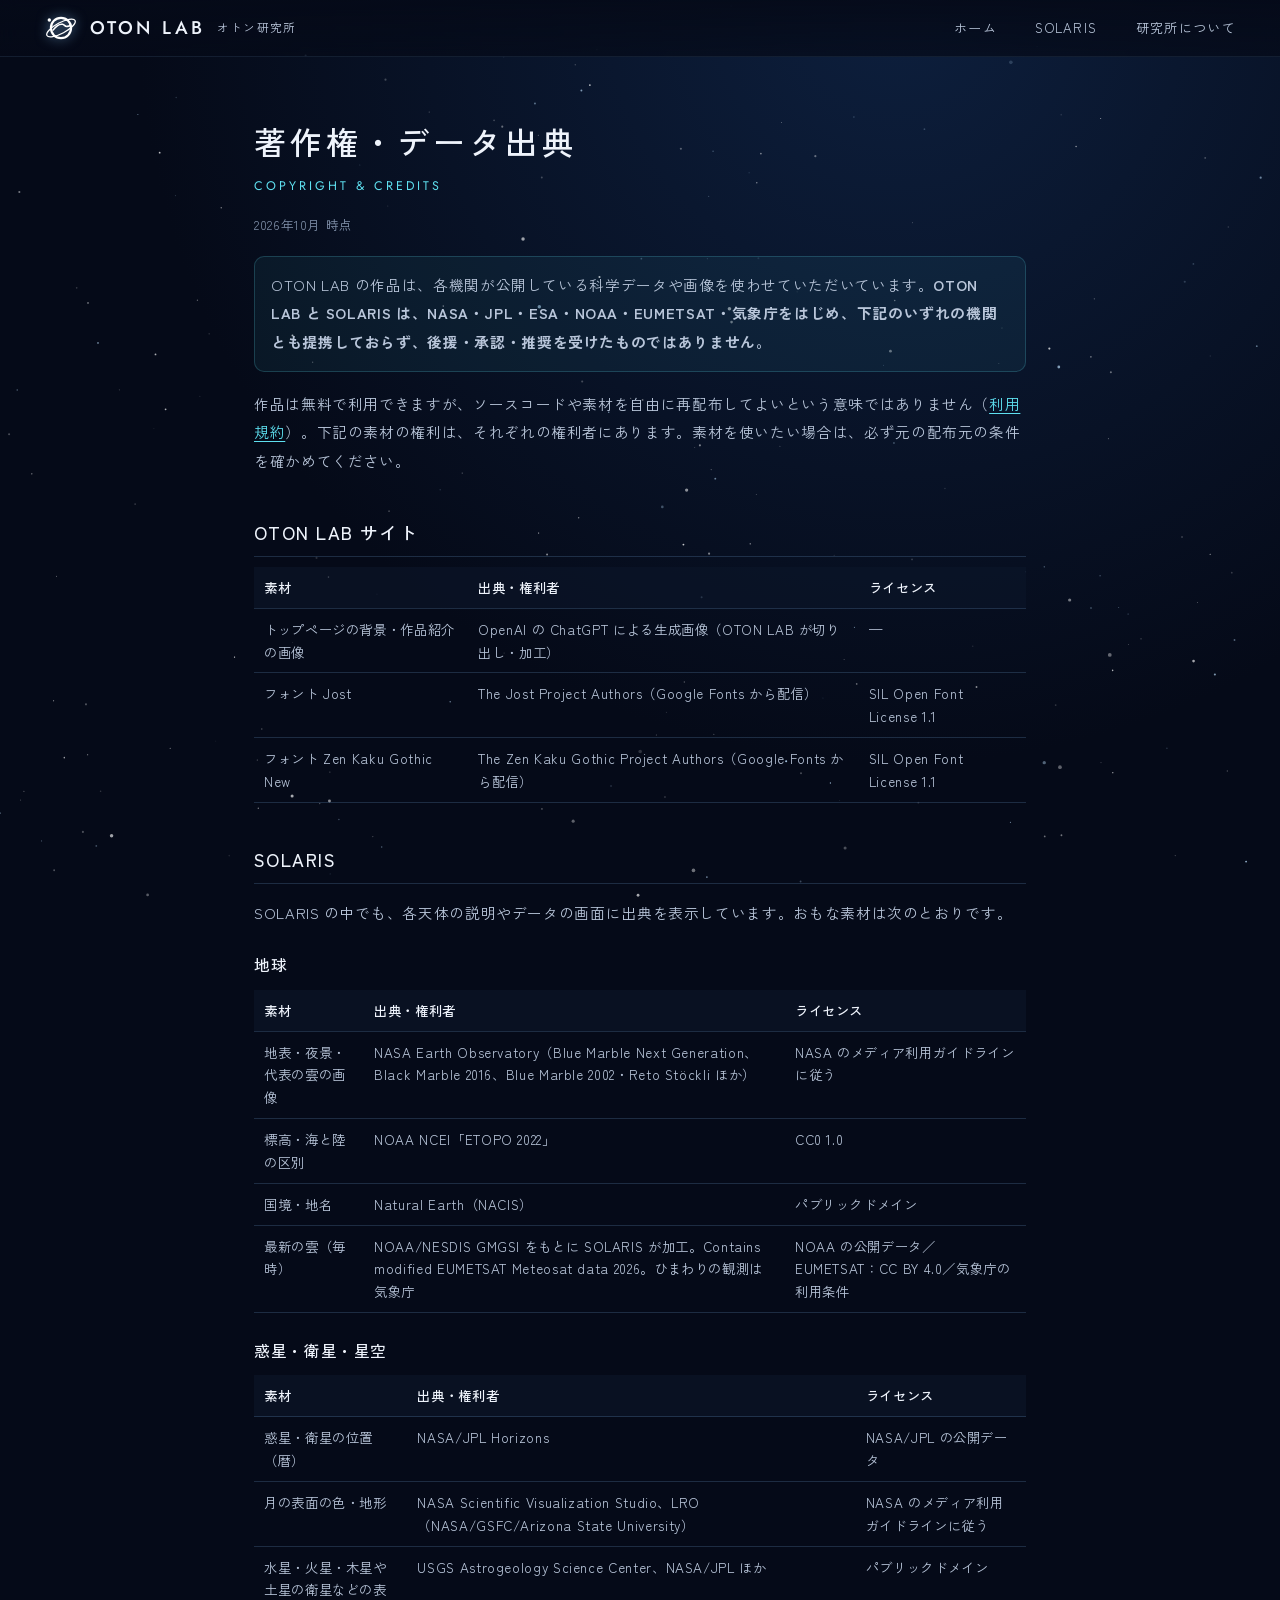
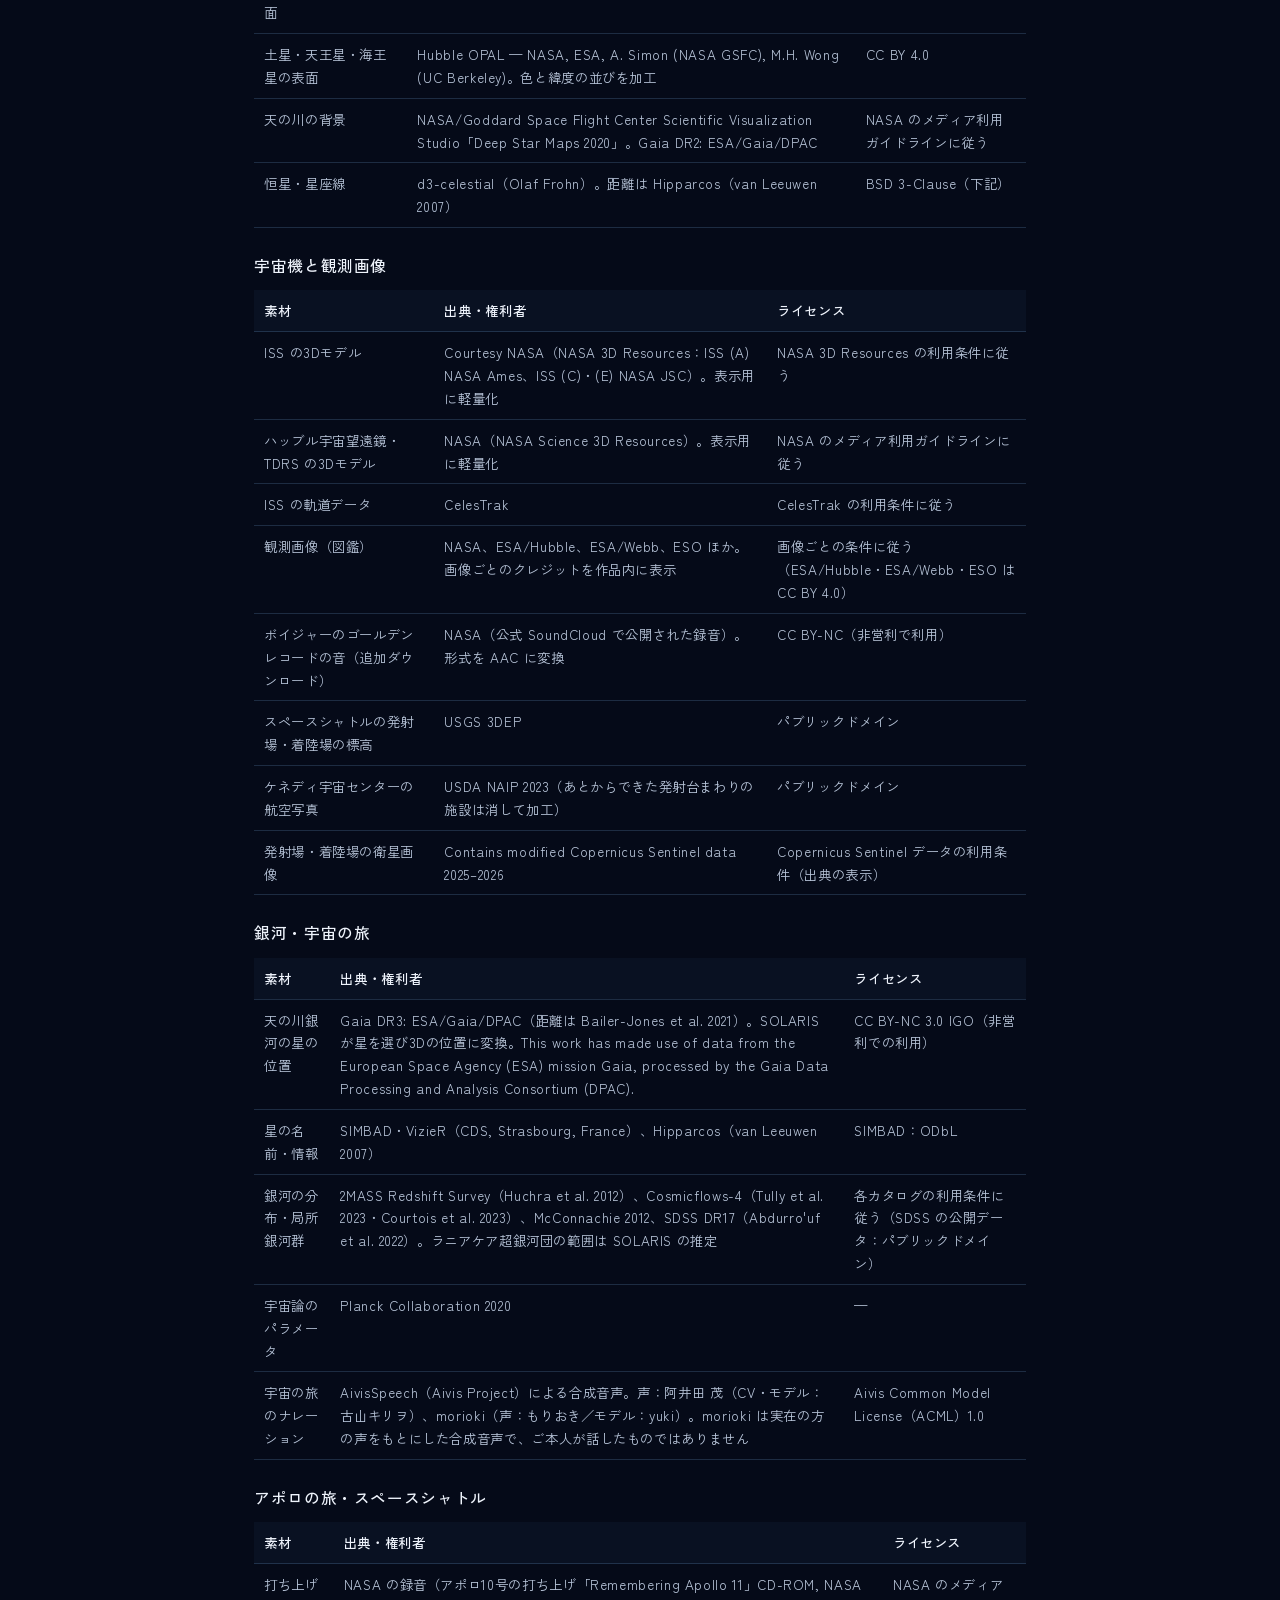
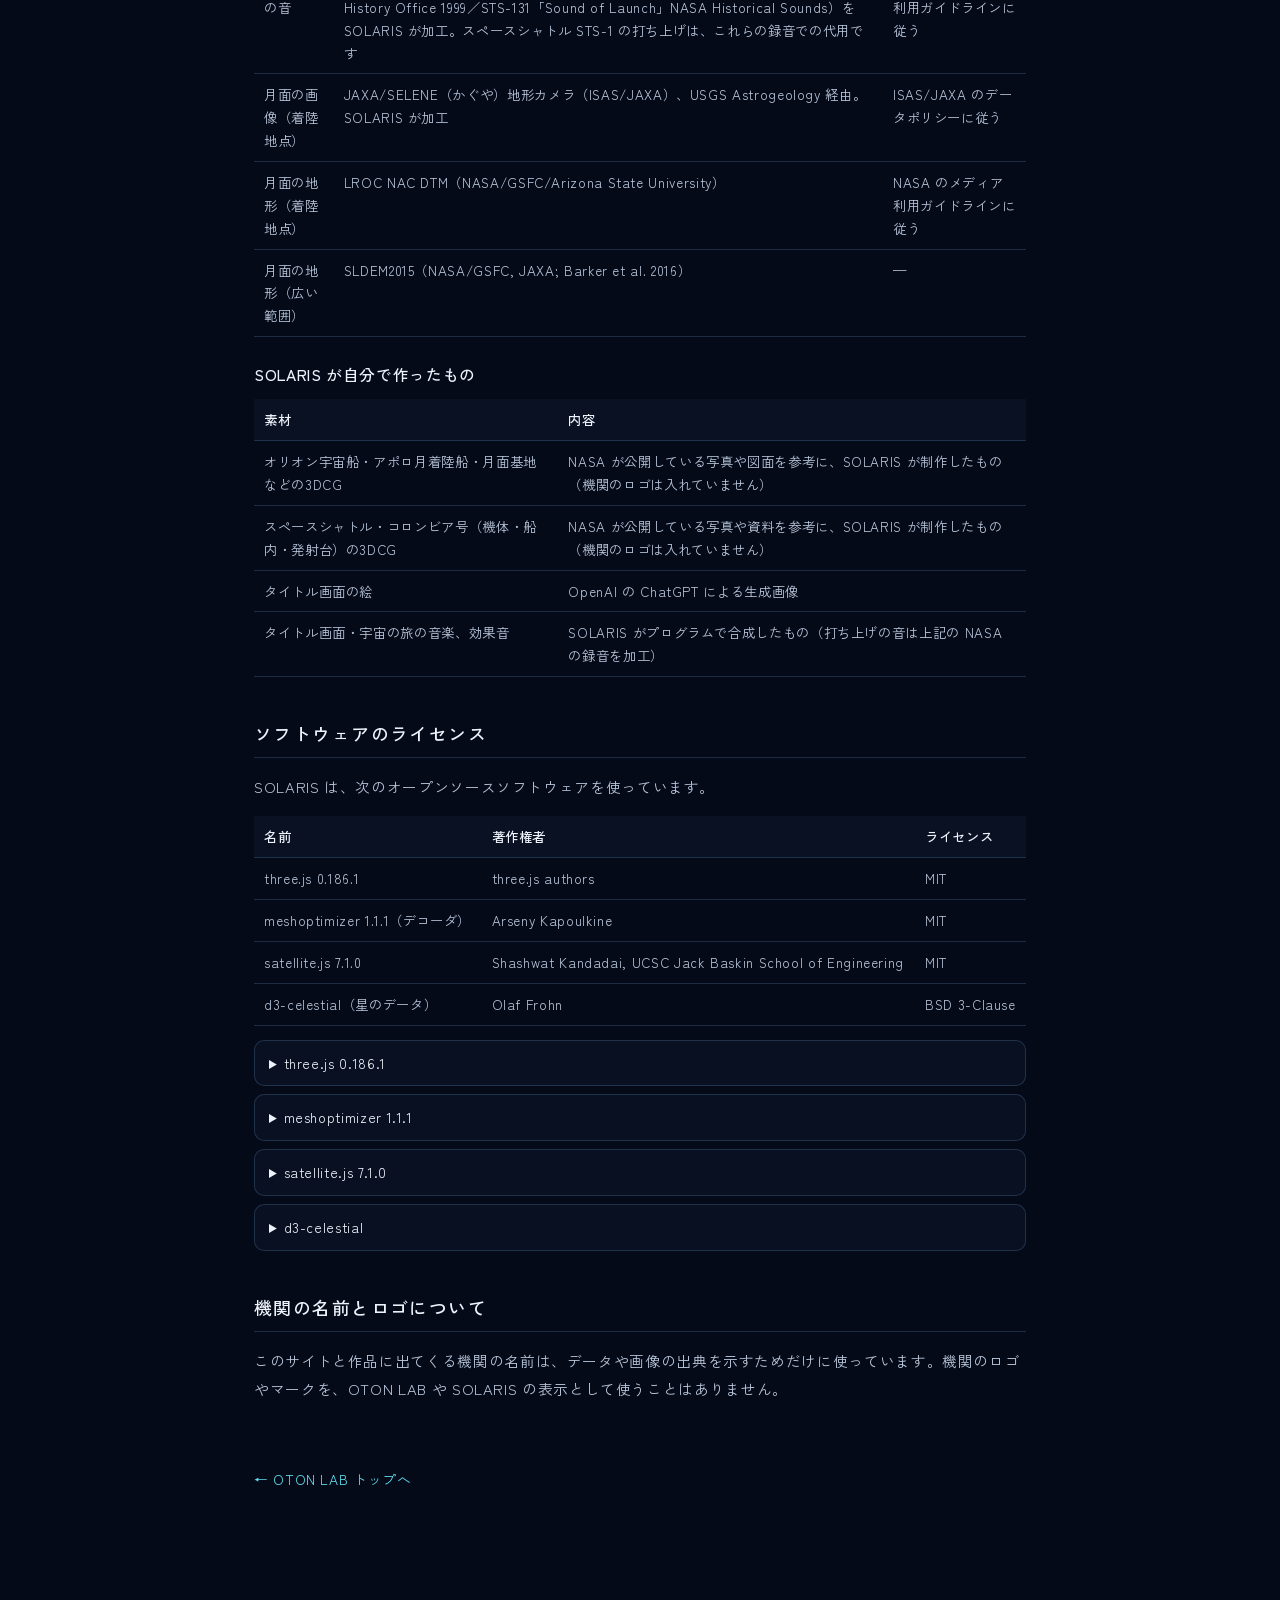
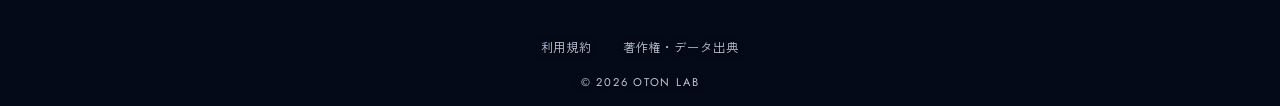
==== commit 3e5373d3: "SOLARIS 大型アップデートのアップデート情報と出典を反映 Co-Authored-By: Claude Opus 5.5 <noreply@anthropic.com>" ====
--- a/credits.html
+++ b/credits.html
@@ -109,7 +109,7 @@
       <tr><td>打ち上げの音</td><td>NASA の録音（アポロ10号の打ち上げ「Remembering Apollo 11」CD-ROM, NASA History Office 1999／STS-131「Sound of Launch」NASA Historical Sounds）を SOLARIS が加工。スペースシャトル STS-1 の打ち上げは、これらの録音での代用です</td><td>NASA のメディア利用ガイドラインに従う</td></tr>
       <tr><td>月面の画像（着陸地点）</td><td>JAXA/SELENE（かぐや）地形カメラ（ISAS/JAXA）、USGS Astrogeology 経由。SOLARIS が加工</td><td>ISAS/JAXA のデータポリシーに従う</td></tr>
       <tr><td>月面の地形（着陸地点）</td><td>LROC NAC DTM（NASA/GSFC/Arizona State University）</td><td>NASA のメディア利用ガイドラインに従う</td></tr>
-      <tr><td>月面の地形（広い範囲）</td><td>SLDEM2015（NASA/GSFC, JAXA; Barker et al. 2016）</td><td>【要確認：利用条件を確認してから公開】</td></tr>
+      <tr><td>月面の地形（広い範囲）</td><td>SLDEM2015（NASA/GSFC, JAXA; Barker et al. 2016）</td><td>—</td></tr>
     </tbody>
   </table></div>
 
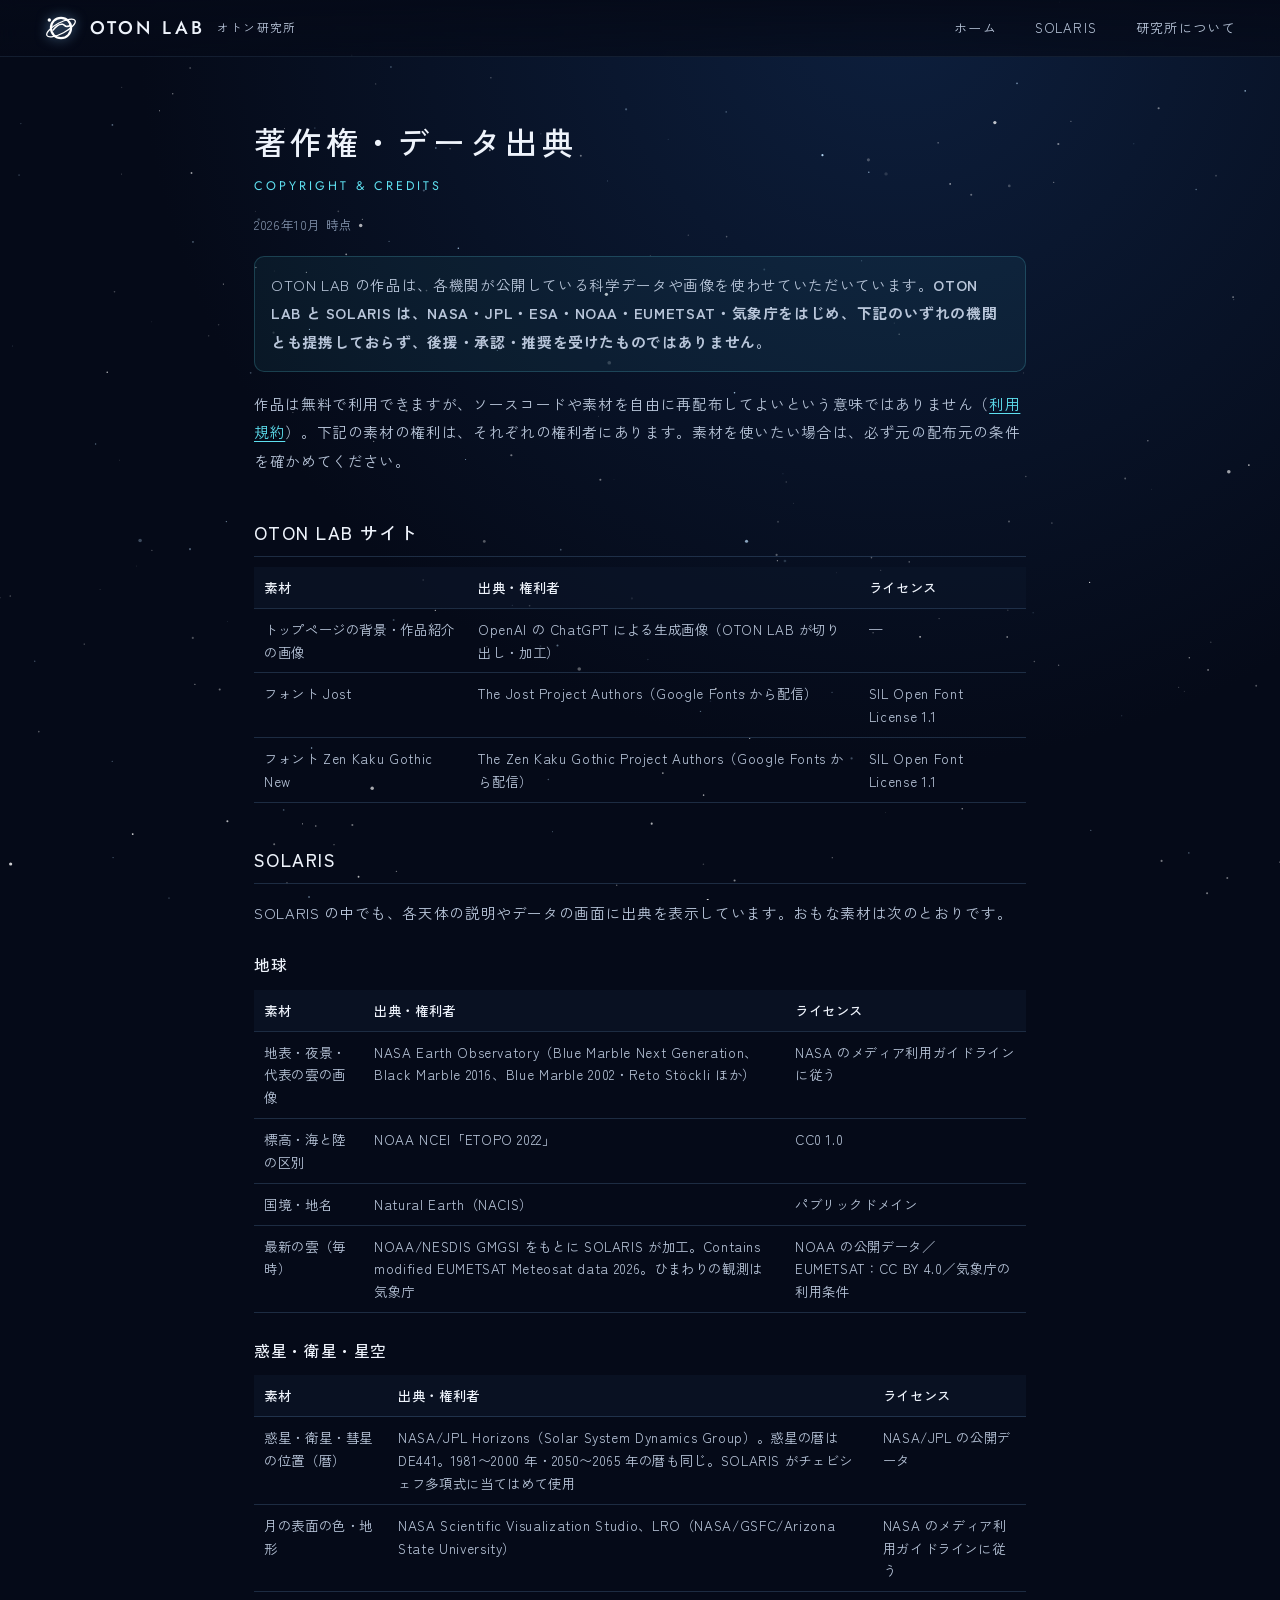
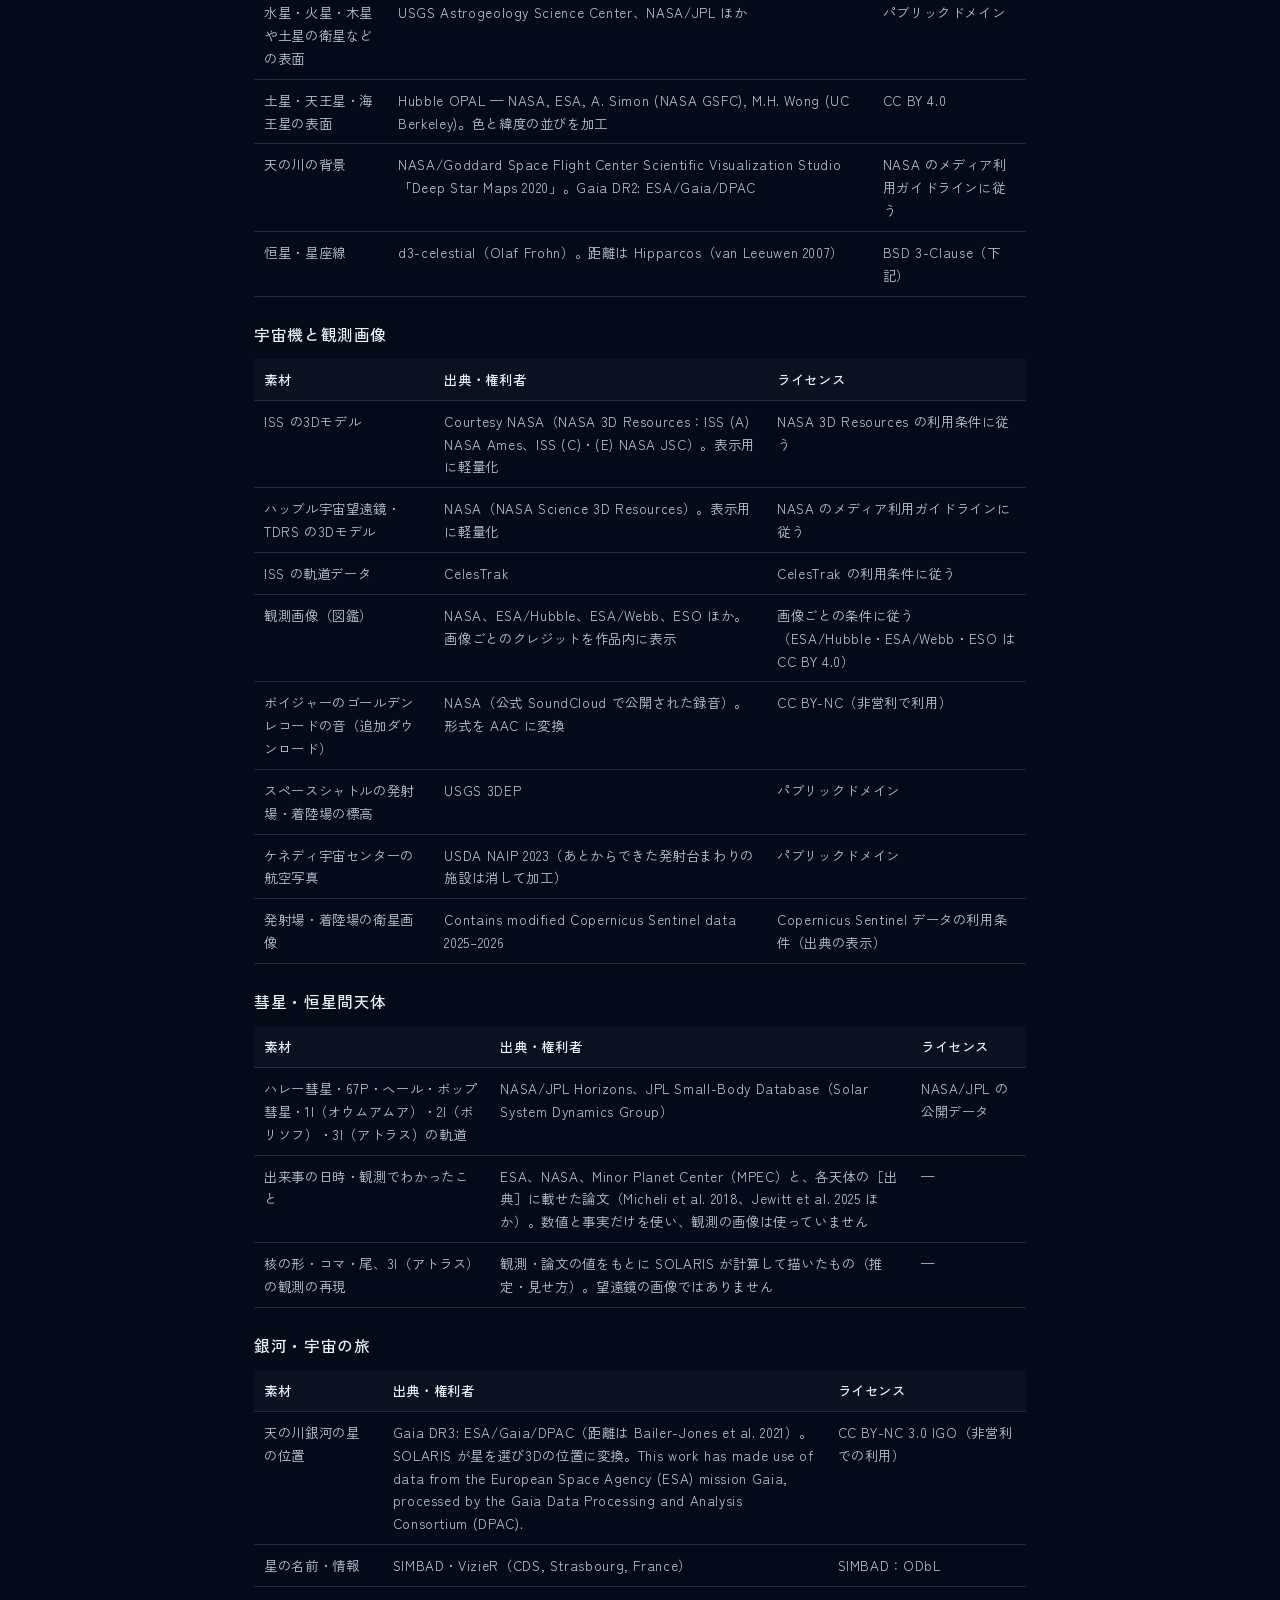
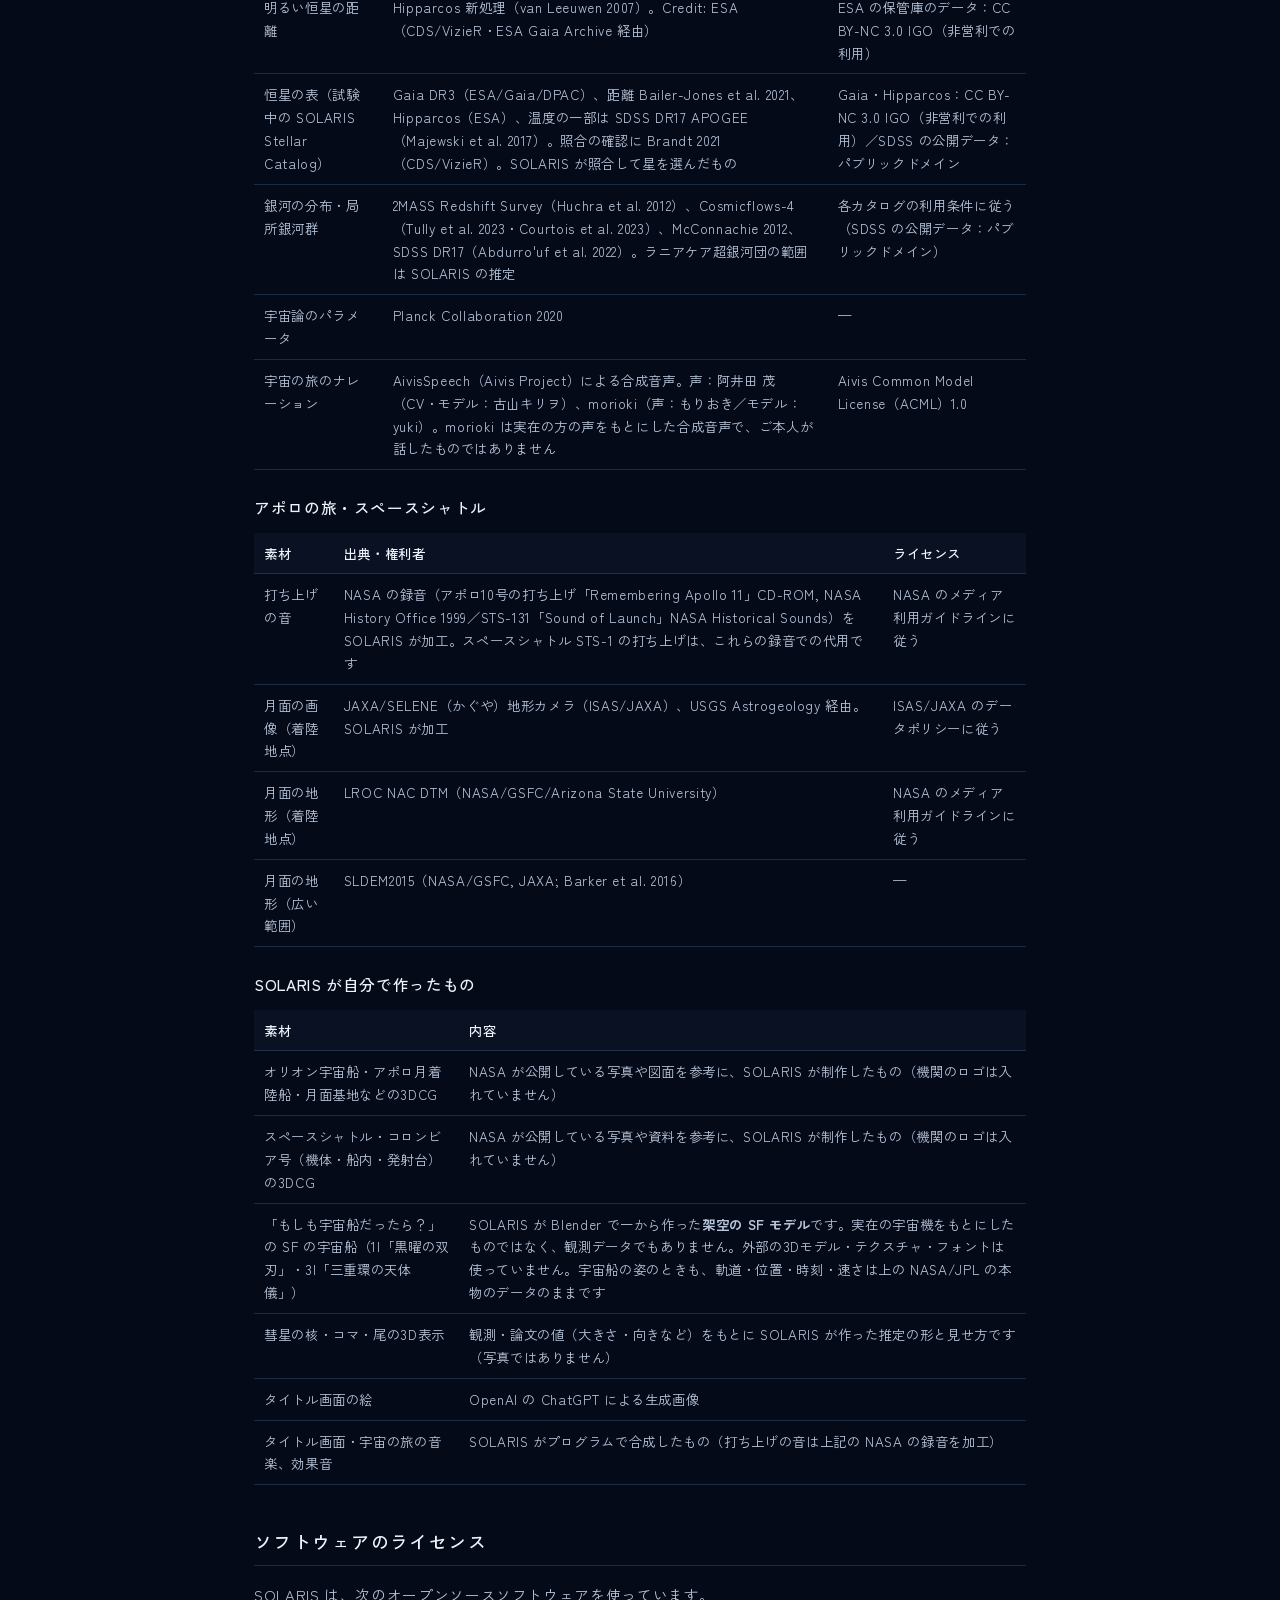
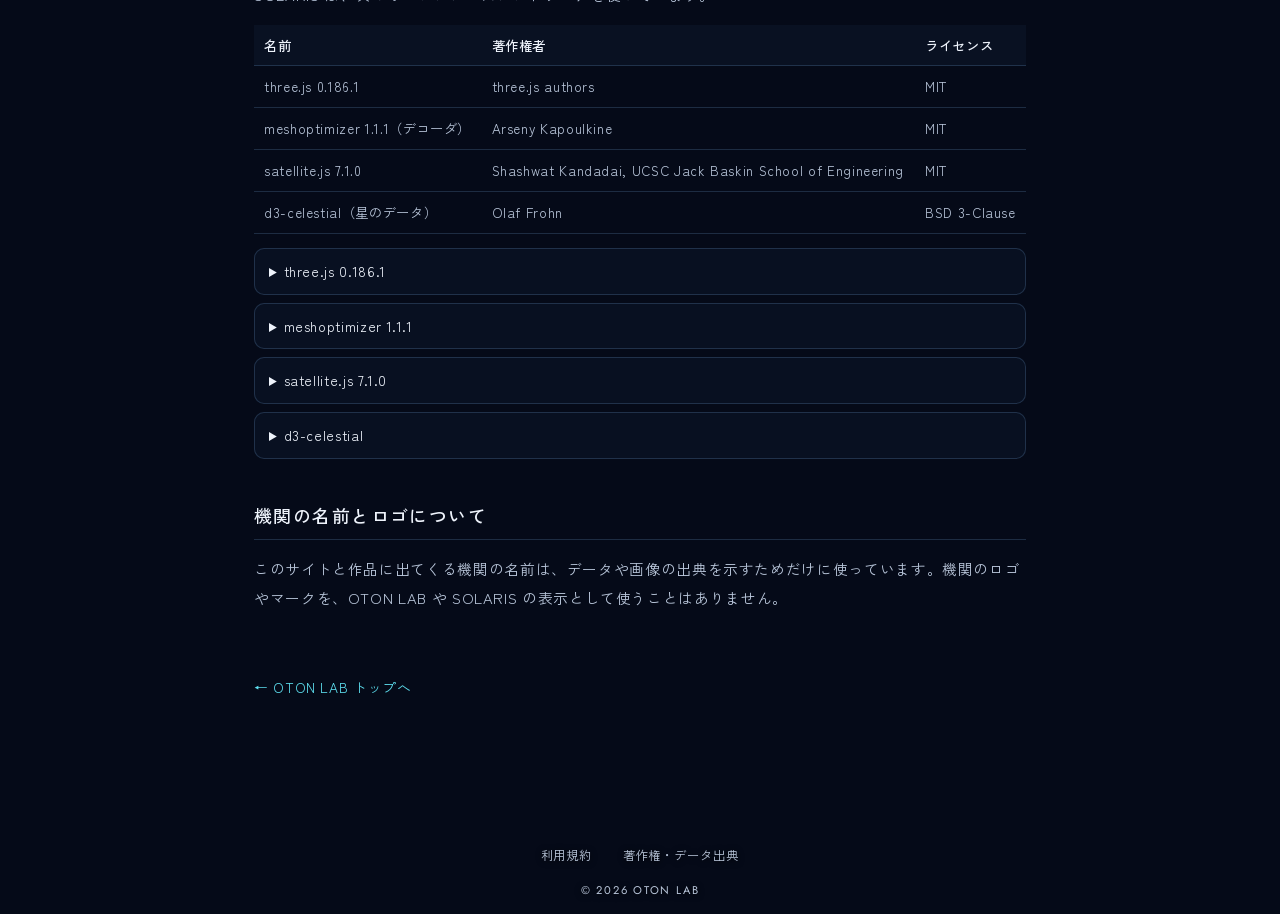
==== commit a49fdd8f: "出典：SOLARIS の彗星・恒星間天体と SF 宇宙船（自作の架空モデル）・恒星の表（試験中）を追加 - 暦の行：DE441・1981〜2000 年・2050〜2065 年の暦（NASA/JPL H" ====
--- a/credits.html
+++ b/credits.html
@@ -66,7 +66,7 @@
   <div class="table-wrap"><table>
     <thead><tr><th>素材</th><th>出典・権利者</th><th>ライセンス</th></tr></thead>
     <tbody>
-      <tr><td>惑星・衛星の位置（暦）</td><td>NASA/JPL Horizons</td><td>NASA/JPL の公開データ</td></tr>
+      <tr><td>惑星・衛星・彗星の位置（暦）</td><td>NASA/JPL Horizons（Solar System Dynamics Group）。惑星の暦は DE441。1981〜2000 年・2050〜2065 年の暦も同じ。SOLARIS がチェビシェフ多項式に当てはめて使用</td><td>NASA/JPL の公開データ</td></tr>
       <tr><td>月の表面の色・地形</td><td>NASA Scientific Visualization Studio、LRO（NASA/GSFC/Arizona State University）</td><td>NASA のメディア利用ガイドラインに従う</td></tr>
       <tr><td>水星・火星・木星や土星の衛星などの表面</td><td>USGS Astrogeology Science Center、NASA/JPL ほか</td><td>パブリックドメイン</td></tr>
       <tr><td>土星・天王星・海王星の表面</td><td>Hubble OPAL — NASA, ESA, A. Simon (NASA GSFC), M.H. Wong (UC Berkeley)。色と緯度の並びを加工</td><td>CC BY 4.0</td></tr>
@@ -90,12 +90,24 @@
     </tbody>
   </table></div>
 
+  <h3>彗星・恒星間天体</h3>
+  <div class="table-wrap"><table>
+    <thead><tr><th>素材</th><th>出典・権利者</th><th>ライセンス</th></tr></thead>
+    <tbody>
+      <tr><td>ハレー彗星・67P・ヘール・ボップ彗星・1I（オウムアムア）・2I（ボリソフ）・3I（アトラス）の軌道</td><td>NASA/JPL Horizons、JPL Small-Body Database（Solar System Dynamics Group）</td><td>NASA/JPL の公開データ</td></tr>
+      <tr><td>出来事の日時・観測でわかったこと</td><td>ESA、NASA、Minor Planet Center（MPEC）と、各天体の［出典］に載せた論文（Micheli et al. 2018、Jewitt et al. 2025 ほか）。数値と事実だけを使い、観測の画像は使っていません</td><td>—</td></tr>
+      <tr><td>核の形・コマ・尾、3I（アトラス）の観測の再現</td><td>観測・論文の値をもとに SOLARIS が計算して描いたもの（推定・見せ方）。望遠鏡の画像ではありません</td><td>—</td></tr>
+    </tbody>
+  </table></div>
+
   <h3>銀河・宇宙の旅</h3>
   <div class="table-wrap"><table>
     <thead><tr><th>素材</th><th>出典・権利者</th><th>ライセンス</th></tr></thead>
     <tbody>
       <tr><td>天の川銀河の星の位置</td><td>Gaia DR3: ESA/Gaia/DPAC（距離は Bailer-Jones et al. 2021）。SOLARIS が星を選び3Dの位置に変換。This work has made use of data from the European Space Agency (ESA) mission Gaia, processed by the Gaia Data Processing and Analysis Consortium (DPAC).</td><td>CC BY-NC 3.0 IGO（非営利での利用）</td></tr>
-      <tr><td>星の名前・情報</td><td>SIMBAD・VizieR（CDS, Strasbourg, France）、Hipparcos（van Leeuwen 2007）</td><td>SIMBAD：ODbL</td></tr>
+      <tr><td>星の名前・情報</td><td>SIMBAD・VizieR（CDS, Strasbourg, France）</td><td>SIMBAD：ODbL</td></tr>
+      <tr><td>明るい恒星の距離</td><td>Hipparcos 新処理（van Leeuwen 2007）。Credit: ESA（CDS/VizieR・ESA Gaia Archive 経由）</td><td>ESA の保管庫のデータ：CC BY-NC 3.0 IGO（非営利での利用）</td></tr>
+      <tr><td>恒星の表（試験中の SOLARIS Stellar Catalog）</td><td>Gaia DR3（ESA/Gaia/DPAC）、距離 Bailer-Jones et al. 2021、Hipparcos（ESA）、温度の一部は SDSS DR17 APOGEE（Majewski et al. 2017）。照合の確認に Brandt 2021（CDS/VizieR）。SOLARIS が照合して星を選んだもの</td><td>Gaia・Hipparcos：CC BY-NC 3.0 IGO（非営利での利用）／SDSS の公開データ：パブリックドメイン</td></tr>
       <tr><td>銀河の分布・局所銀河群</td><td>2MASS Redshift Survey（Huchra et al. 2012）、Cosmicflows-4（Tully et al. 2023・Courtois et al. 2023）、McConnachie 2012、SDSS DR17（Abdurro'uf et al. 2022）。ラニアケア超銀河団の範囲は SOLARIS の推定</td><td>各カタログの利用条件に従う（SDSS の公開データ：パブリックドメイン）</td></tr>
       <tr><td>宇宙論のパラメータ</td><td>Planck Collaboration 2020</td><td>—</td></tr>
       <tr><td>宇宙の旅のナレーション</td><td>AivisSpeech（Aivis Project）による合成音声。声：阿井田 茂（CV・モデル：古山キリヲ）、morioki（声：もりおき／モデル：yuki）。morioki は実在の方の声をもとにした合成音声で、ご本人が話したものではありません</td><td>Aivis Common Model License（ACML）1.0</td></tr>
@@ -119,6 +131,8 @@
     <tbody>
       <tr><td>オリオン宇宙船・アポロ月着陸船・月面基地などの3DCG</td><td>NASA が公開している写真や図面を参考に、SOLARIS が制作したもの（機関のロゴは入れていません）</td></tr>
       <tr><td>スペースシャトル・コロンビア号（機体・船内・発射台）の3DCG</td><td>NASA が公開している写真や資料を参考に、SOLARIS が制作したもの（機関のロゴは入れていません）</td></tr>
+      <tr><td>「もしも宇宙船だったら？」の SF の宇宙船（1I「黒曜の双刃」・3I「三重環の天体儀」）</td><td>SOLARIS が Blender で一から作った<b>架空の SF モデル</b>です。実在の宇宙機をもとにしたものではなく、観測データでもありません。外部の3Dモデル・テクスチャ・フォントは使っていません。宇宙船の姿のときも、軌道・位置・時刻・速さは上の NASA/JPL の本物のデータのままです</td></tr>
+      <tr><td>彗星の核・コマ・尾の3D表示</td><td>観測・論文の値（大きさ・向きなど）をもとに SOLARIS が作った推定の形と見せ方です（写真ではありません）</td></tr>
       <tr><td>タイトル画面の絵</td><td>OpenAI の ChatGPT による生成画像</td></tr>
       <tr><td>タイトル画面・宇宙の旅の音楽、効果音</td><td>SOLARIS がプログラムで合成したもの（打ち上げの音は上記の NASA の録音を加工）</td></tr>
     </tbody>
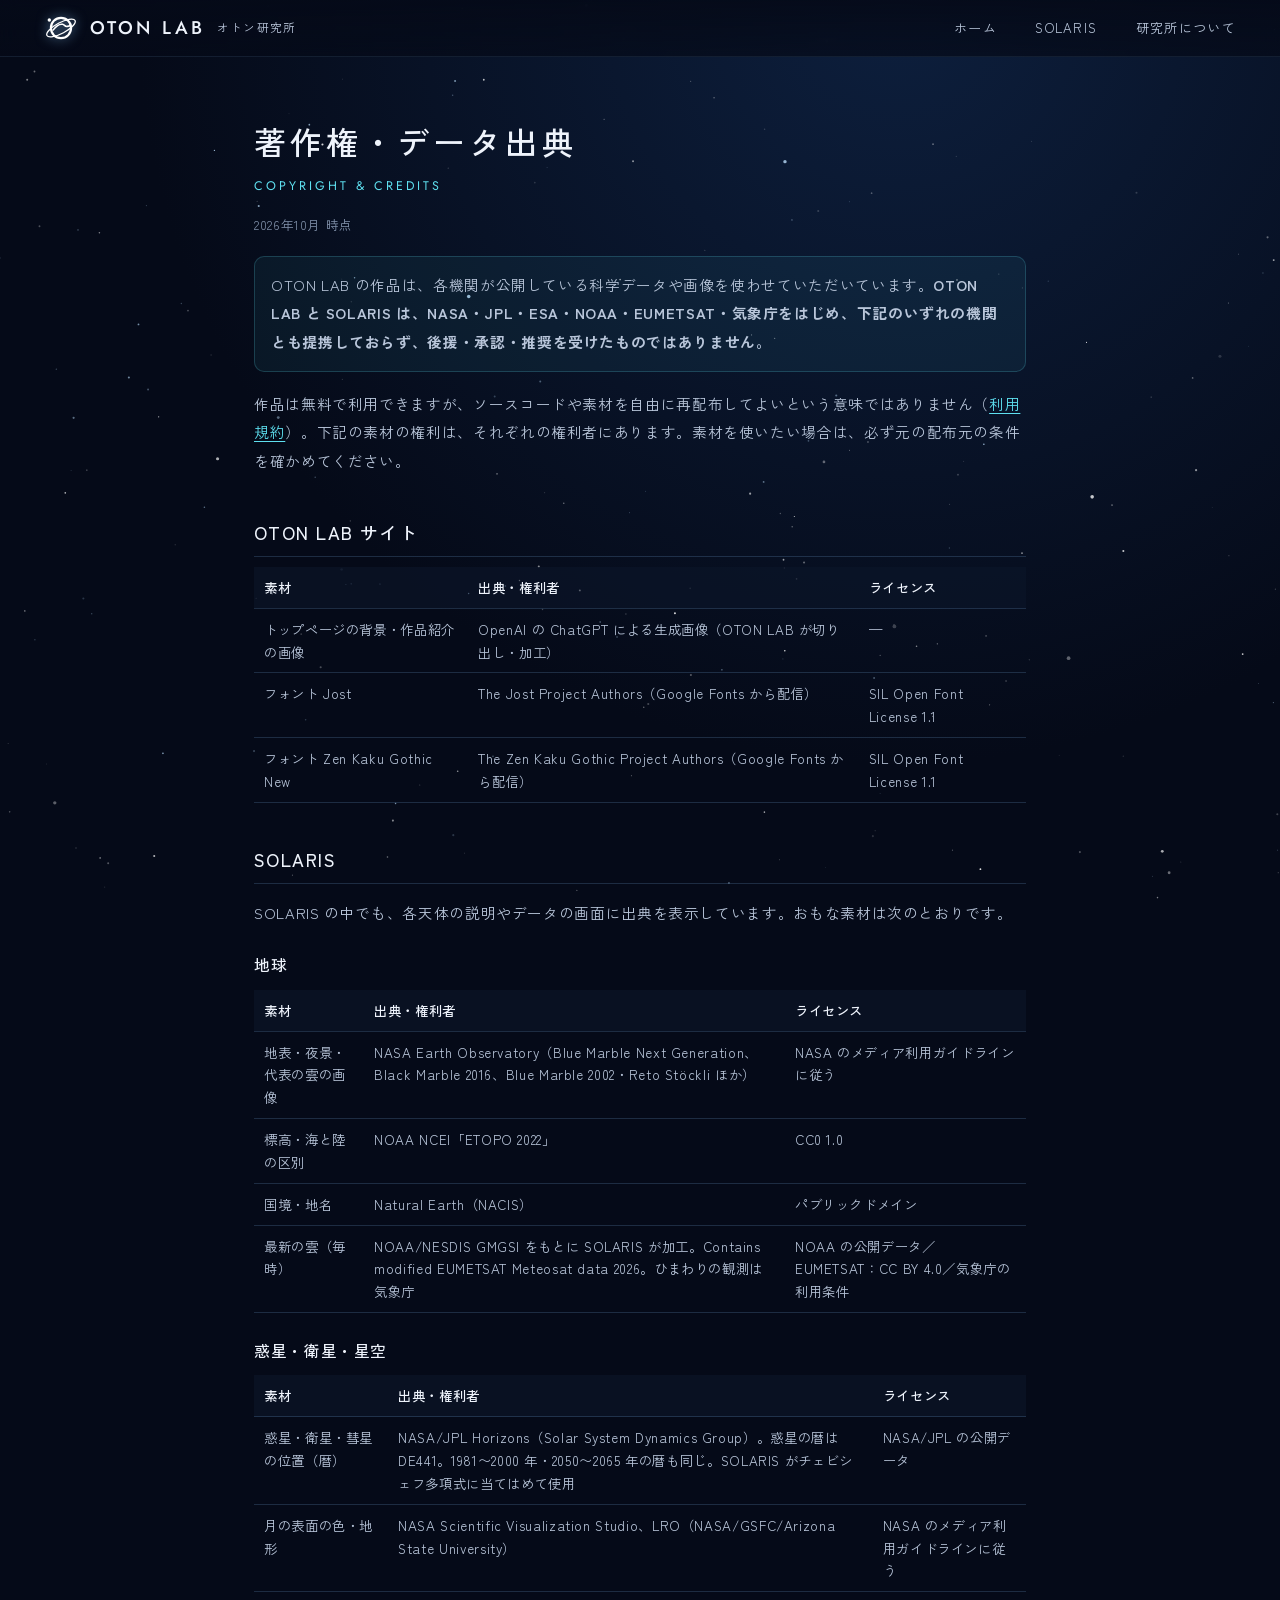
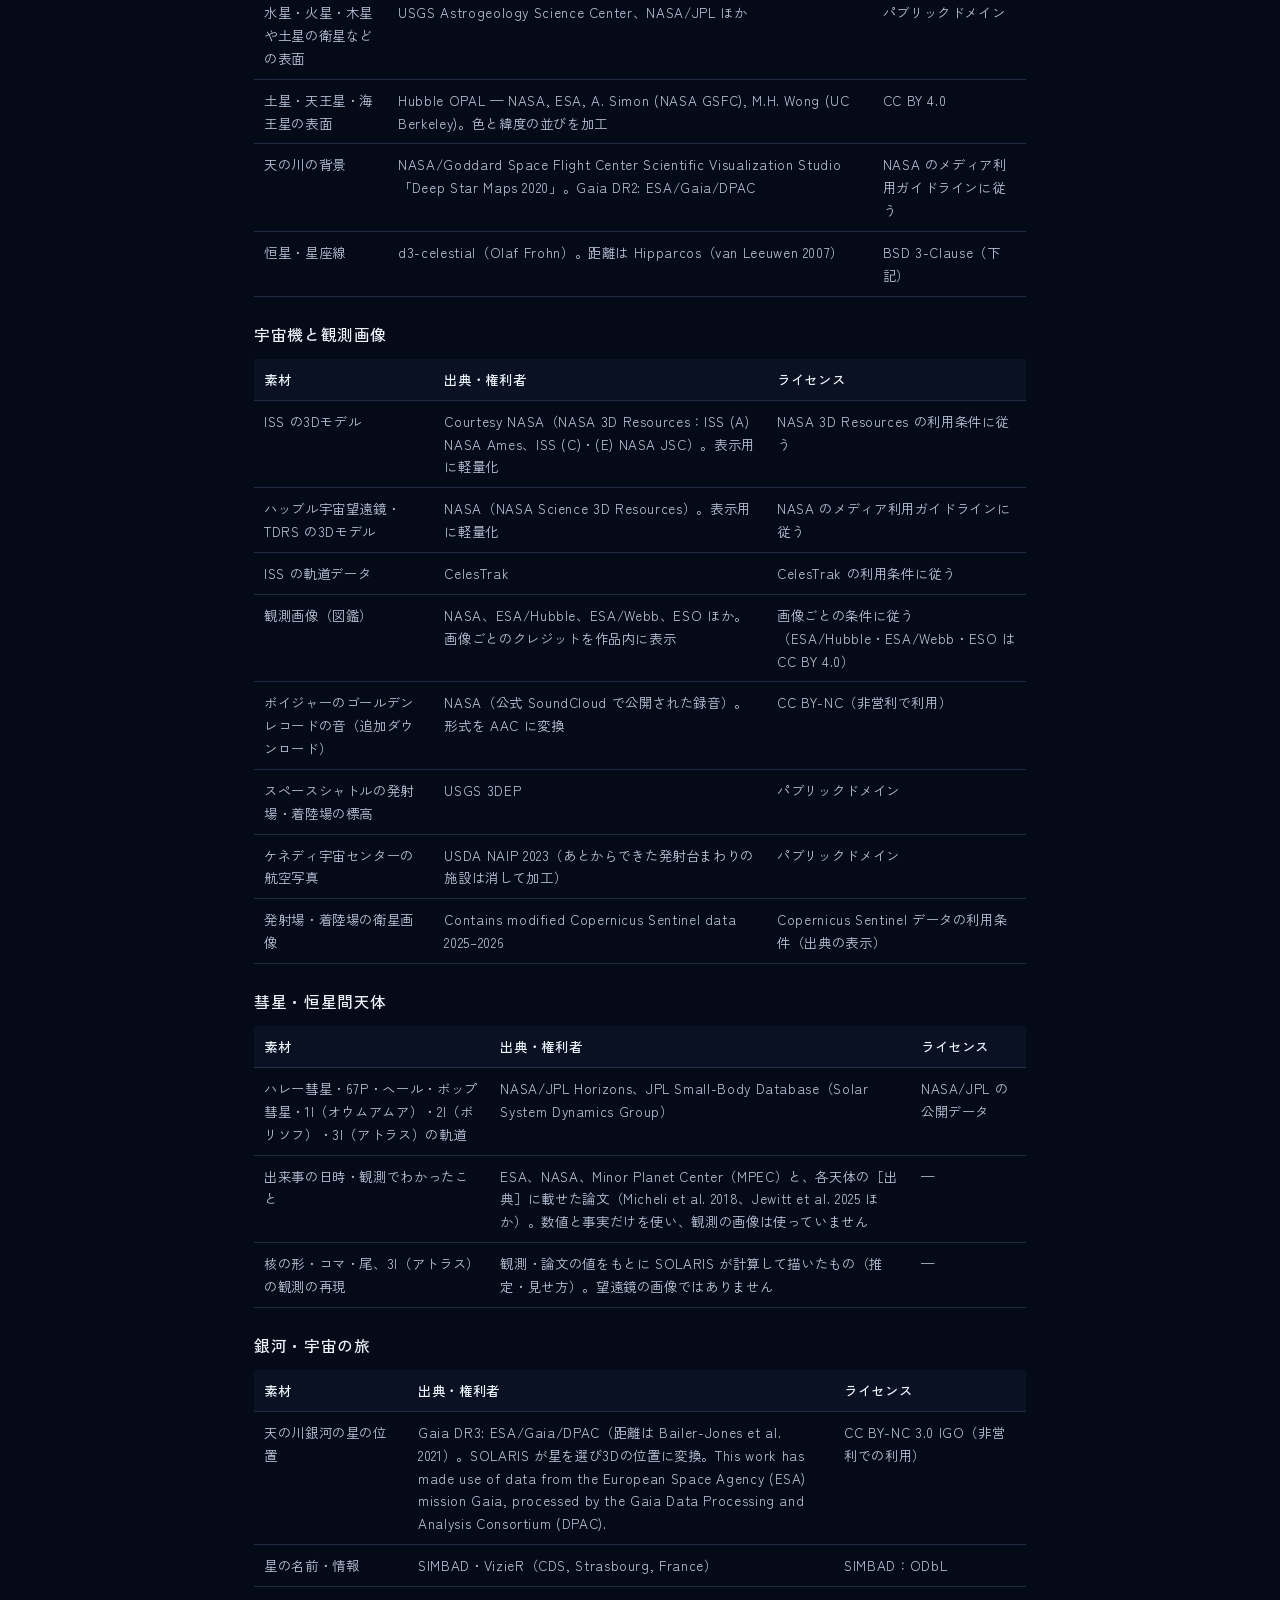
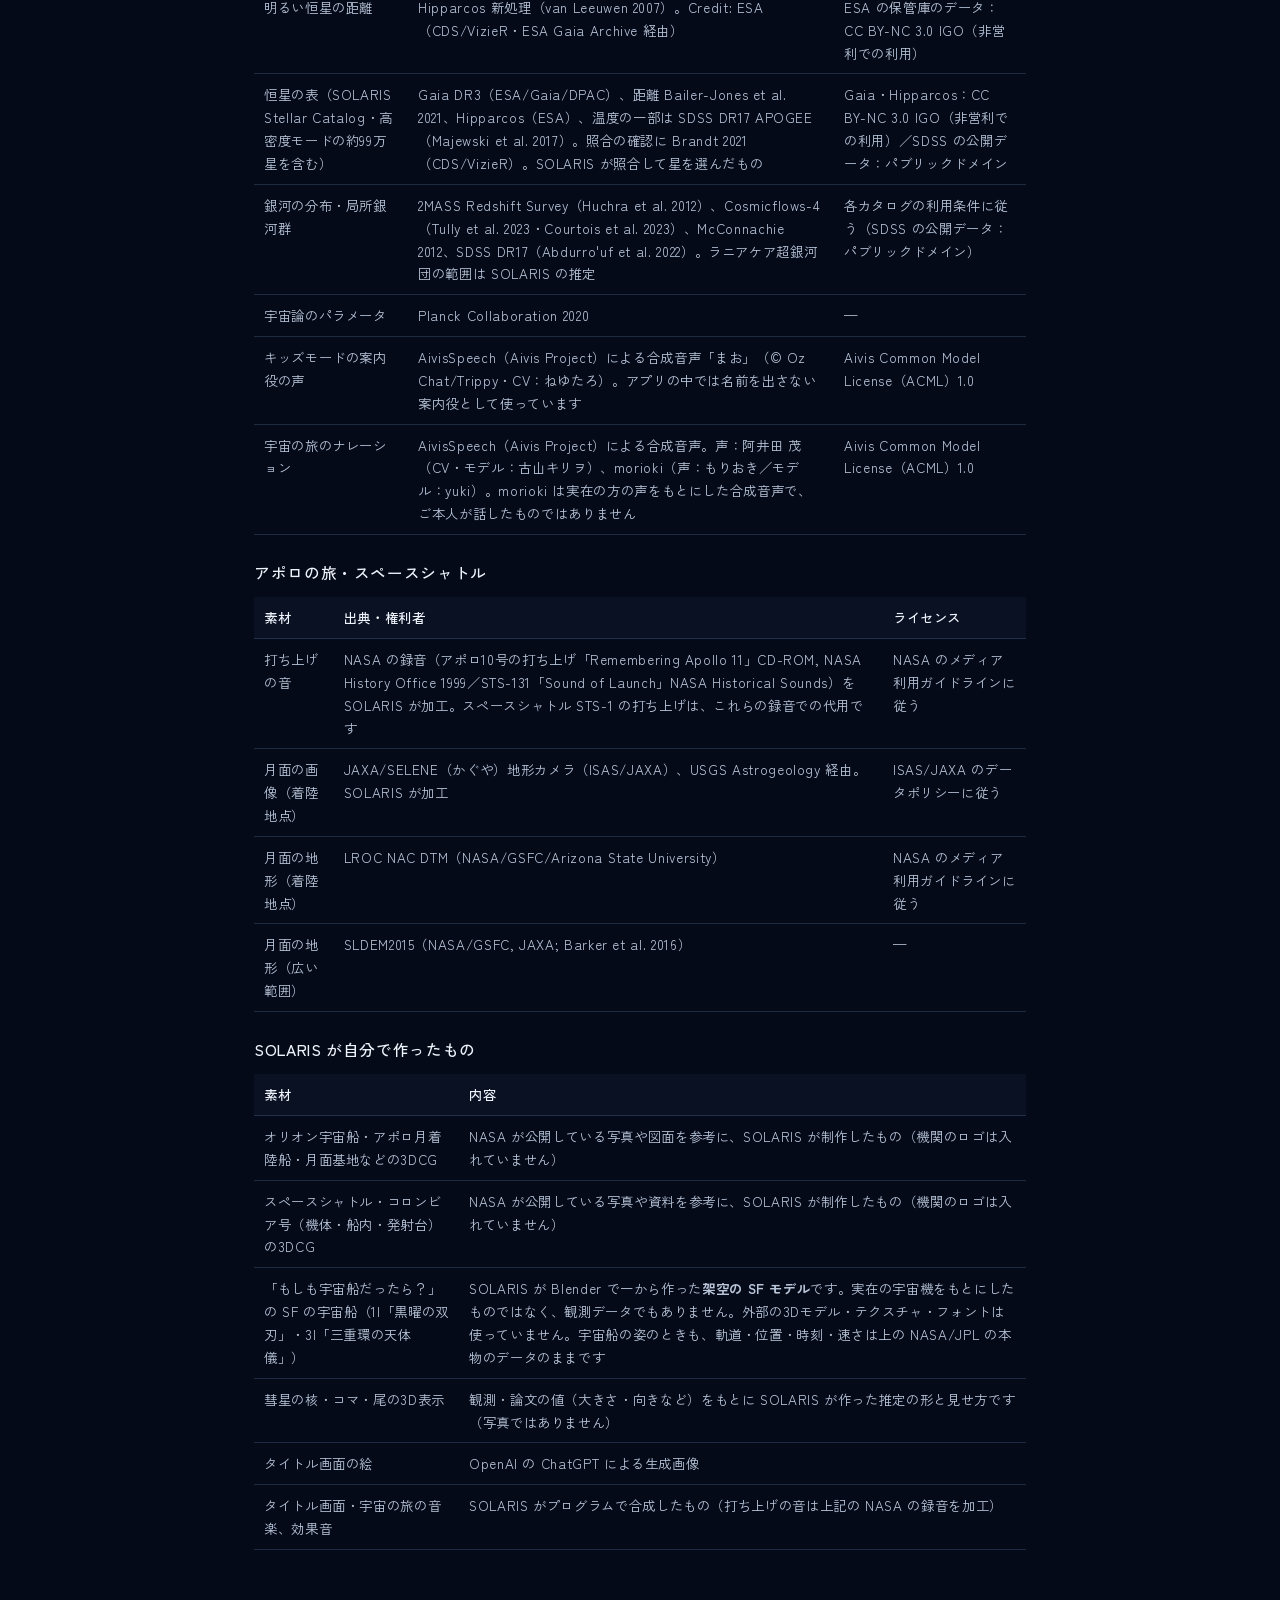
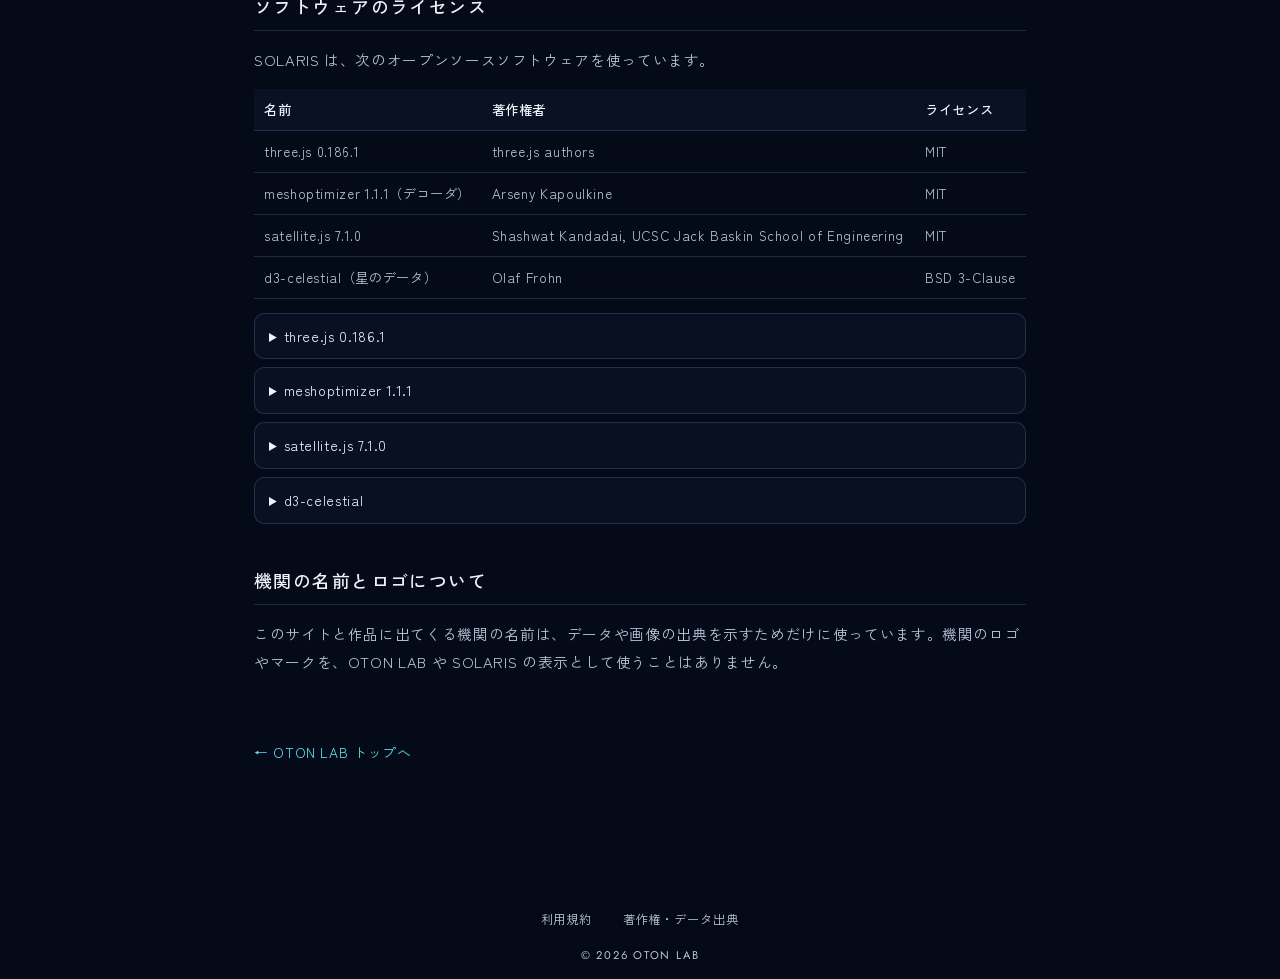
==== commit c5e18c46: "アップデート情報：10/19 SOLARIS キッズモード・約99万星／出典にキッズの案内役の声（AivisSpeech まお）を追加・恒星の表の書き方を更新 Co-Authored-By: Clau" ====
--- a/credits.html
+++ b/credits.html
@@ -107,9 +107,10 @@
       <tr><td>天の川銀河の星の位置</td><td>Gaia DR3: ESA/Gaia/DPAC（距離は Bailer-Jones et al. 2021）。SOLARIS が星を選び3Dの位置に変換。This work has made use of data from the European Space Agency (ESA) mission Gaia, processed by the Gaia Data Processing and Analysis Consortium (DPAC).</td><td>CC BY-NC 3.0 IGO（非営利での利用）</td></tr>
       <tr><td>星の名前・情報</td><td>SIMBAD・VizieR（CDS, Strasbourg, France）</td><td>SIMBAD：ODbL</td></tr>
       <tr><td>明るい恒星の距離</td><td>Hipparcos 新処理（van Leeuwen 2007）。Credit: ESA（CDS/VizieR・ESA Gaia Archive 経由）</td><td>ESA の保管庫のデータ：CC BY-NC 3.0 IGO（非営利での利用）</td></tr>
-      <tr><td>恒星の表（試験中の SOLARIS Stellar Catalog）</td><td>Gaia DR3（ESA/Gaia/DPAC）、距離 Bailer-Jones et al. 2021、Hipparcos（ESA）、温度の一部は SDSS DR17 APOGEE（Majewski et al. 2017）。照合の確認に Brandt 2021（CDS/VizieR）。SOLARIS が照合して星を選んだもの</td><td>Gaia・Hipparcos：CC BY-NC 3.0 IGO（非営利での利用）／SDSS の公開データ：パブリックドメイン</td></tr>
+      <tr><td>恒星の表（SOLARIS Stellar Catalog・高密度モードの約99万星を含む）</td><td>Gaia DR3（ESA/Gaia/DPAC）、距離 Bailer-Jones et al. 2021、Hipparcos（ESA）、温度の一部は SDSS DR17 APOGEE（Majewski et al. 2017）。照合の確認に Brandt 2021（CDS/VizieR）。SOLARIS が照合して星を選んだもの</td><td>Gaia・Hipparcos：CC BY-NC 3.0 IGO（非営利での利用）／SDSS の公開データ：パブリックドメイン</td></tr>
       <tr><td>銀河の分布・局所銀河群</td><td>2MASS Redshift Survey（Huchra et al. 2012）、Cosmicflows-4（Tully et al. 2023・Courtois et al. 2023）、McConnachie 2012、SDSS DR17（Abdurro'uf et al. 2022）。ラニアケア超銀河団の範囲は SOLARIS の推定</td><td>各カタログの利用条件に従う（SDSS の公開データ：パブリックドメイン）</td></tr>
       <tr><td>宇宙論のパラメータ</td><td>Planck Collaboration 2020</td><td>—</td></tr>
+      <tr><td>キッズモードの案内役の声</td><td>AivisSpeech（Aivis Project）による合成音声「まお」（© Oz Chat/Trippy・CV：ねゆたろ）。アプリの中では名前を出さない案内役として使っています</td><td>Aivis Common Model License（ACML）1.0</td></tr>
       <tr><td>宇宙の旅のナレーション</td><td>AivisSpeech（Aivis Project）による合成音声。声：阿井田 茂（CV・モデル：古山キリヲ）、morioki（声：もりおき／モデル：yuki）。morioki は実在の方の声をもとにした合成音声で、ご本人が話したものではありません</td><td>Aivis Common Model License（ACML）1.0</td></tr>
     </tbody>
   </table></div>
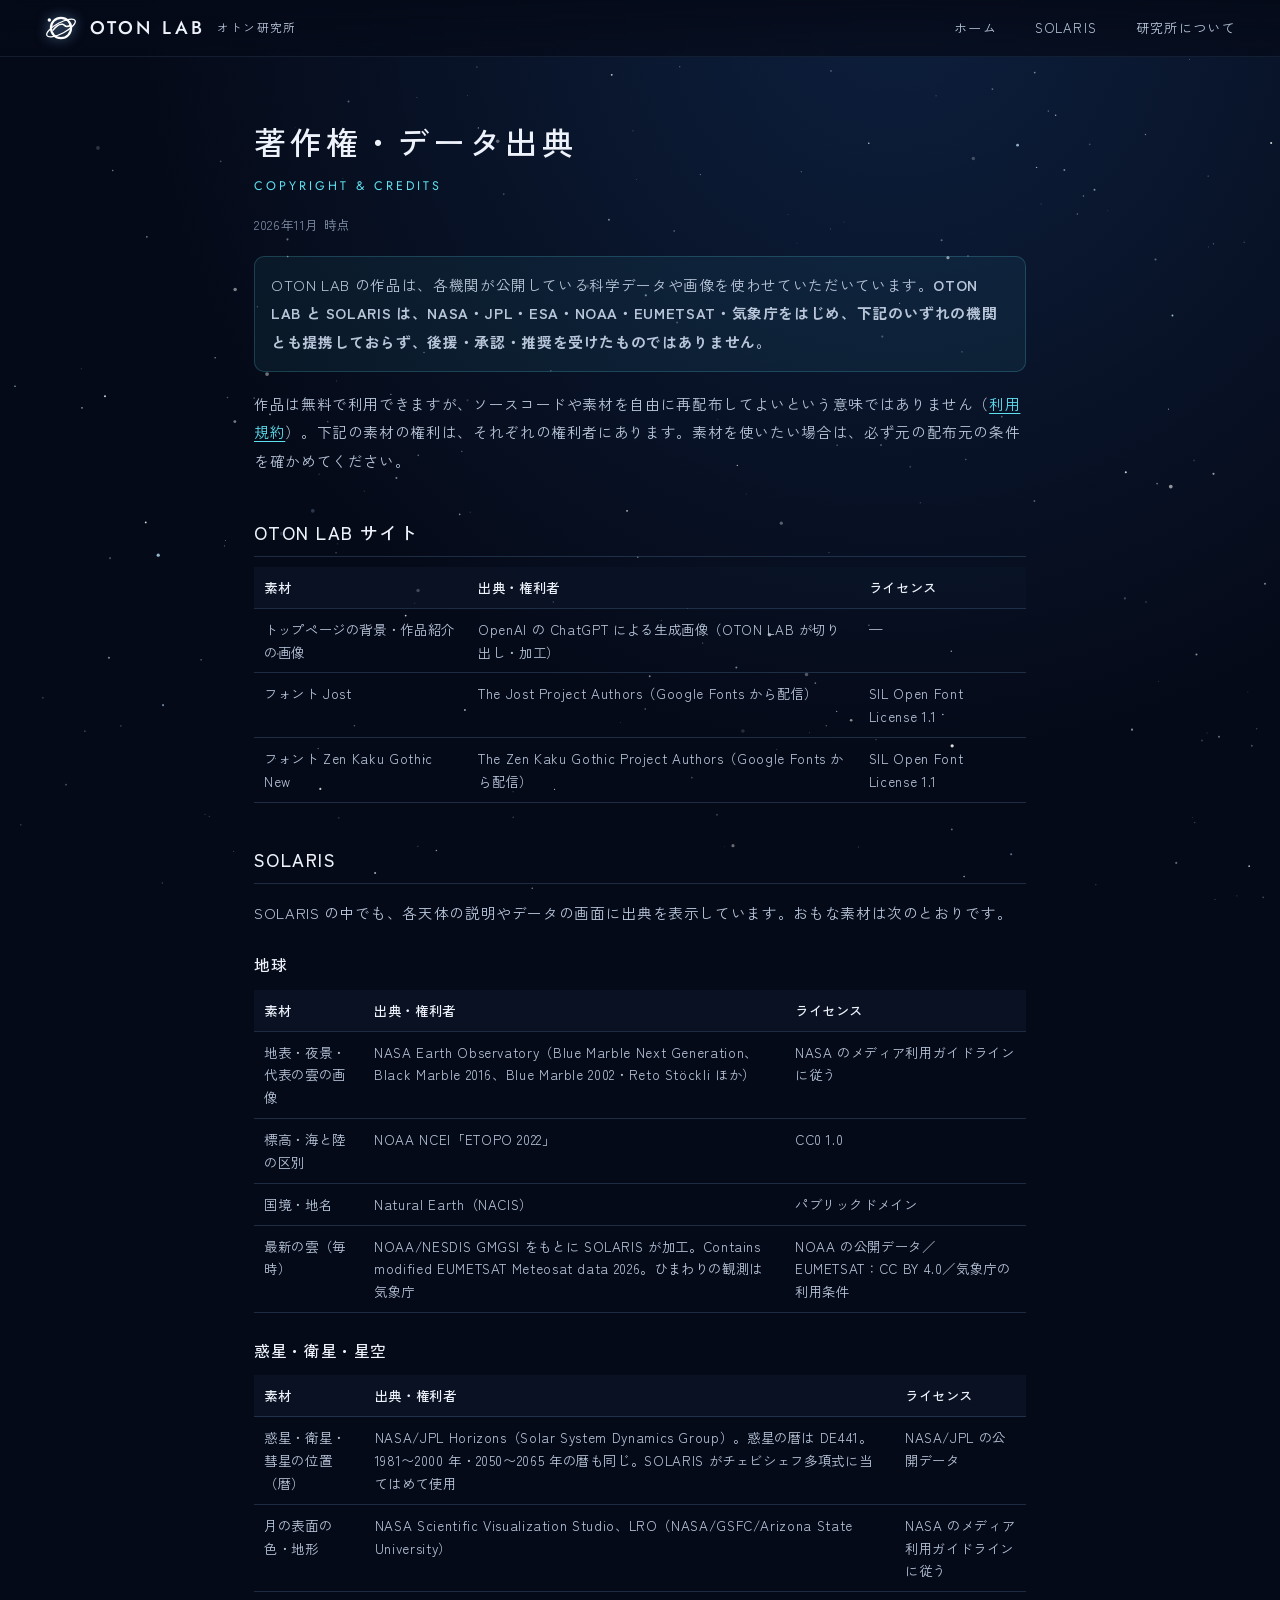
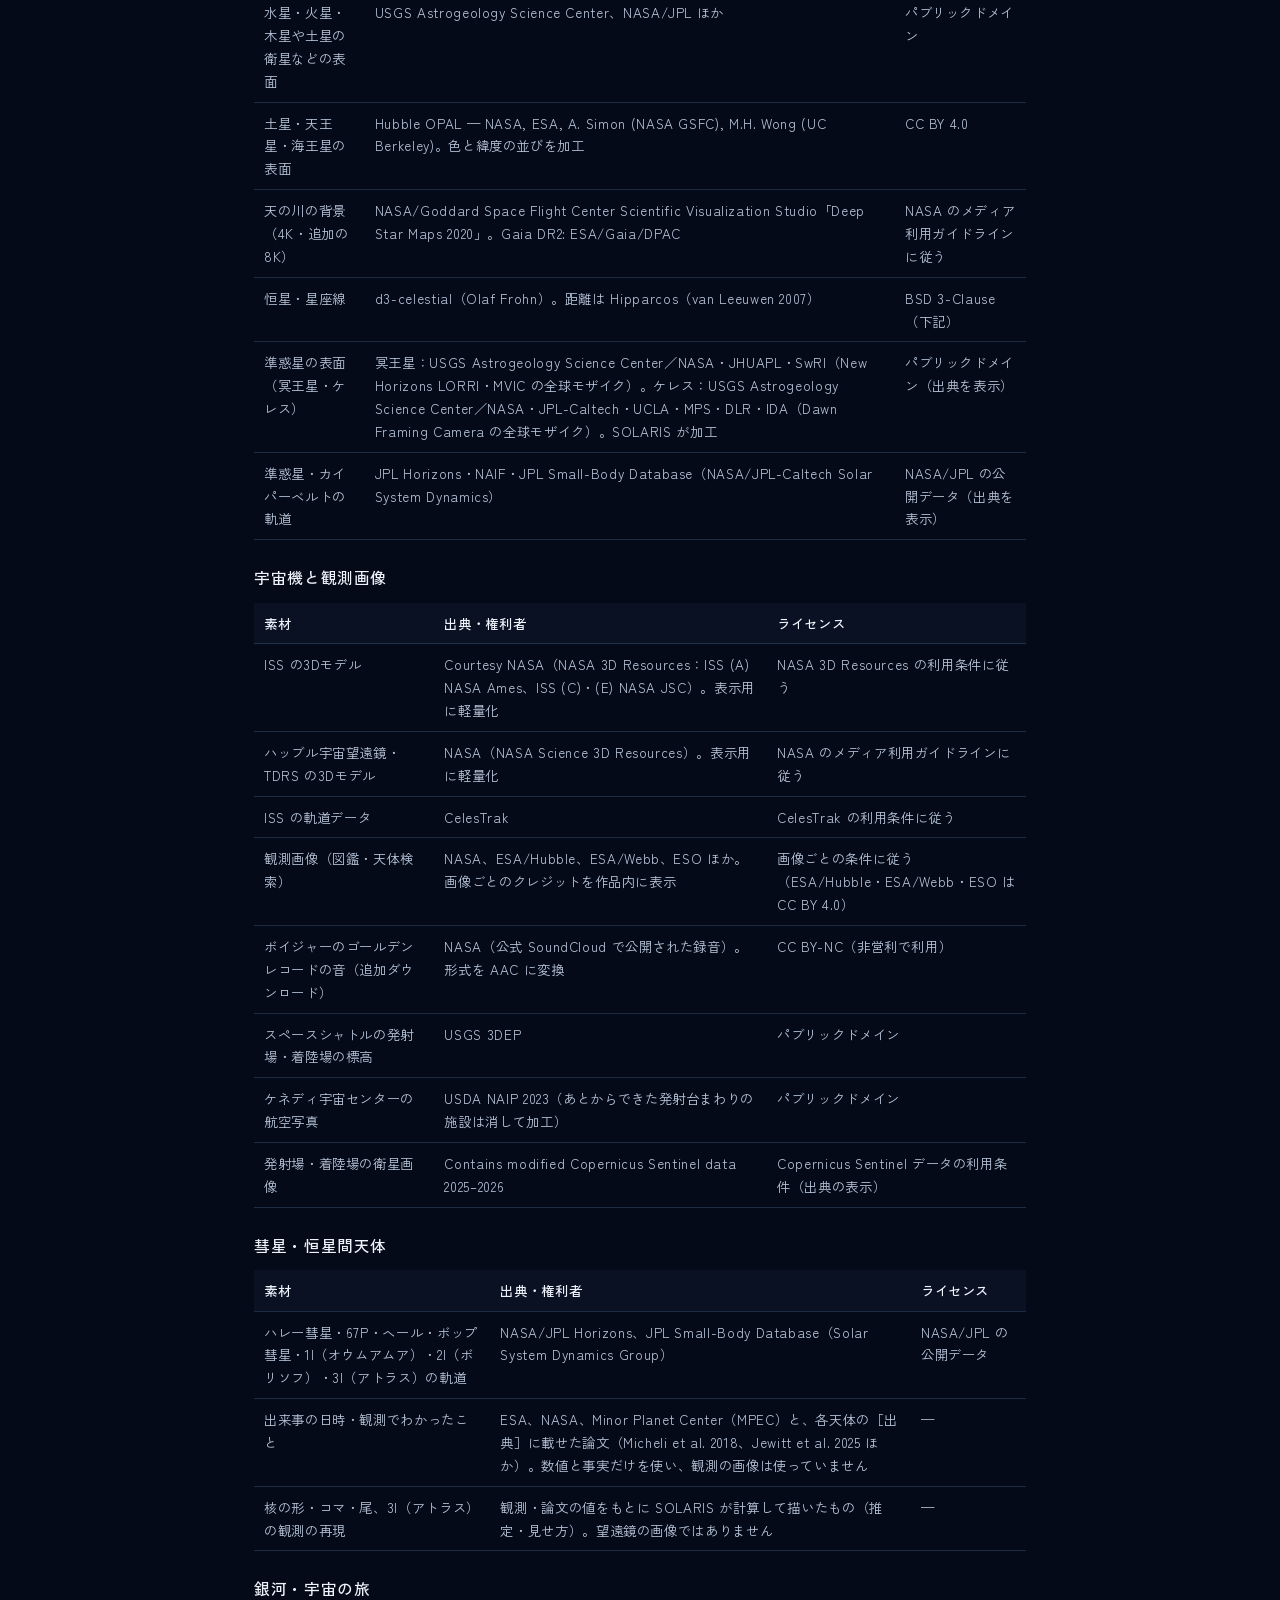
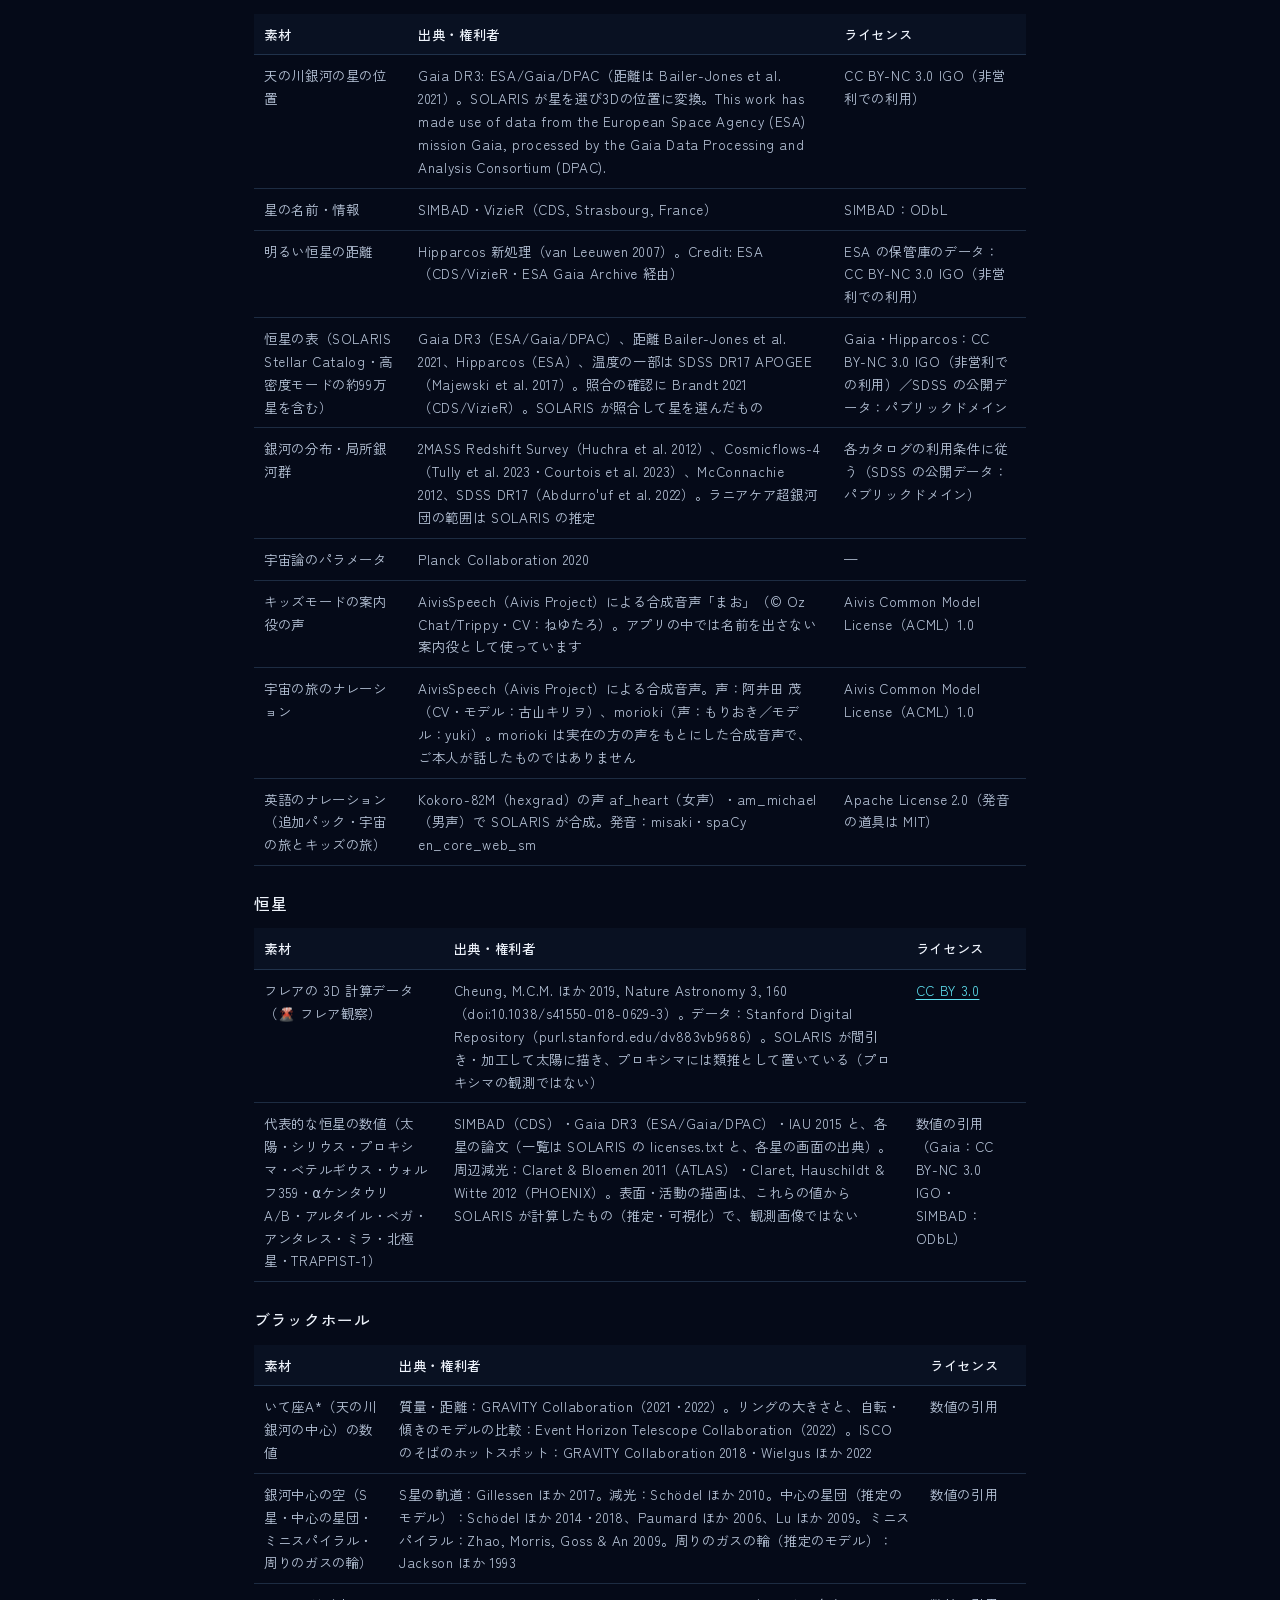
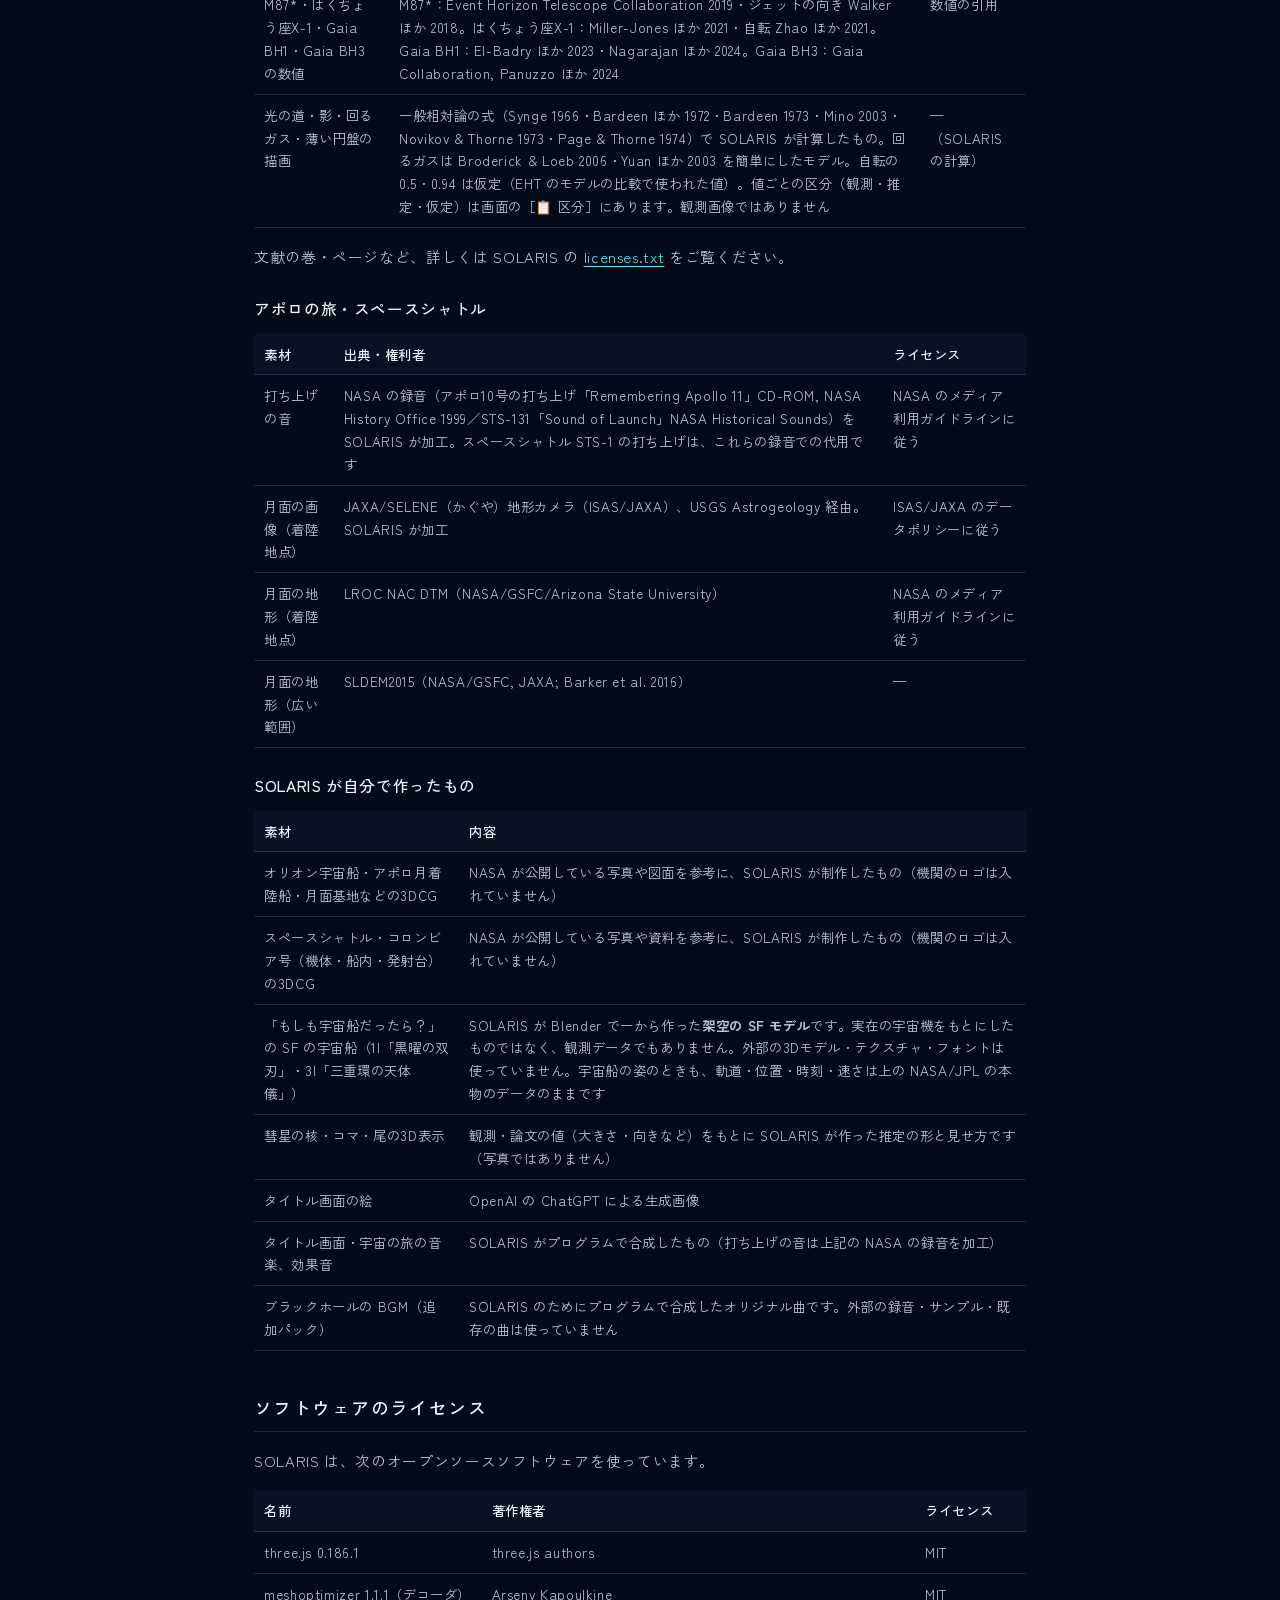
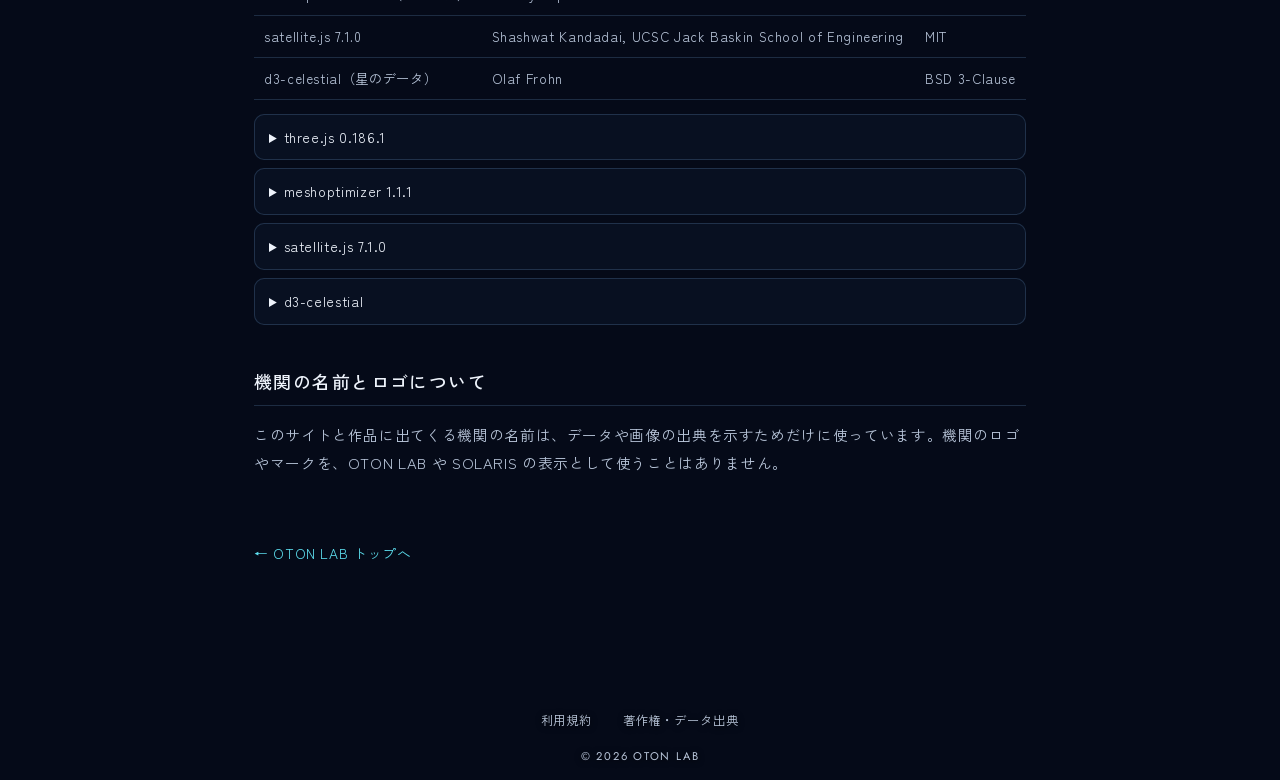
==== commit dabe0510: "出典：SOLARIS の恒星（11/03・11/04 分）とブラックホールを追加・英語のナレーション（Kokoro） - 統合係の依頼 2 通（2026-11-04・2026-11-05）のとおり：準" ====
--- a/credits.html
+++ b/credits.html
@@ -31,7 +31,7 @@
 <main class="doc">
   <h1>著作権・データ出典</h1>
   <p class="doc-en" lang="en">COPYRIGHT &amp; CREDITS</p>
-  <p class="doc-date">2026年10月 時点</p>
+  <p class="doc-date">2026年11月 時点</p>
 
   <div class="note">
     <p>OTON LAB の作品は、各機関が公開している科学データや画像を使わせていただいています。<b>OTON LAB と SOLARIS は、NASA・JPL・ESA・NOAA・EUMETSAT・気象庁をはじめ、下記のいずれの機関とも提携しておらず、後援・承認・推奨を受けたものではありません。</b></p>
@@ -70,8 +70,10 @@
       <tr><td>月の表面の色・地形</td><td>NASA Scientific Visualization Studio、LRO（NASA/GSFC/Arizona State University）</td><td>NASA のメディア利用ガイドラインに従う</td></tr>
       <tr><td>水星・火星・木星や土星の衛星などの表面</td><td>USGS Astrogeology Science Center、NASA/JPL ほか</td><td>パブリックドメイン</td></tr>
       <tr><td>土星・天王星・海王星の表面</td><td>Hubble OPAL — NASA, ESA, A. Simon (NASA GSFC), M.H. Wong (UC Berkeley)。色と緯度の並びを加工</td><td>CC BY 4.0</td></tr>
-      <tr><td>天の川の背景</td><td>NASA/Goddard Space Flight Center Scientific Visualization Studio「Deep Star Maps 2020」。Gaia DR2: ESA/Gaia/DPAC</td><td>NASA のメディア利用ガイドラインに従う</td></tr>
+      <tr><td>天の川の背景（4K・追加の 8K）</td><td>NASA/Goddard Space Flight Center Scientific Visualization Studio「Deep Star Maps 2020」。Gaia DR2: ESA/Gaia/DPAC</td><td>NASA のメディア利用ガイドラインに従う</td></tr>
       <tr><td>恒星・星座線</td><td>d3-celestial（Olaf Frohn）。距離は Hipparcos（van Leeuwen 2007）</td><td>BSD 3-Clause（下記）</td></tr>
+      <tr><td>準惑星の表面（冥王星・ケレス）</td><td>冥王星：USGS Astrogeology Science Center／NASA・JHUAPL・SwRI（New Horizons LORRI・MVIC の全球モザイク）。ケレス：USGS Astrogeology Science Center／NASA・JPL-Caltech・UCLA・MPS・DLR・IDA（Dawn Framing Camera の全球モザイク）。SOLARIS が加工</td><td>パブリックドメイン（出典を表示）</td></tr>
+      <tr><td>準惑星・カイパーベルトの軌道</td><td>JPL Horizons・NAIF・JPL Small-Body Database（NASA/JPL-Caltech Solar System Dynamics）</td><td>NASA/JPL の公開データ（出典を表示）</td></tr>
     </tbody>
   </table></div>
 
@@ -82,7 +84,7 @@
       <tr><td>ISS の3Dモデル</td><td>Courtesy NASA（NASA 3D Resources：ISS (A) NASA Ames、ISS (C)・(E) NASA JSC）。表示用に軽量化</td><td>NASA 3D Resources の利用条件に従う</td></tr>
       <tr><td>ハッブル宇宙望遠鏡・TDRS の3Dモデル</td><td>NASA（NASA Science 3D Resources）。表示用に軽量化</td><td>NASA のメディア利用ガイドラインに従う</td></tr>
       <tr><td>ISS の軌道データ</td><td>CelesTrak</td><td>CelesTrak の利用条件に従う</td></tr>
-      <tr><td>観測画像（図鑑）</td><td>NASA、ESA/Hubble、ESA/Webb、ESO ほか。画像ごとのクレジットを作品内に表示</td><td>画像ごとの条件に従う（ESA/Hubble・ESA/Webb・ESO は CC BY 4.0）</td></tr>
+      <tr><td>観測画像（図鑑・天体検索）</td><td>NASA、ESA/Hubble、ESA/Webb、ESO ほか。画像ごとのクレジットを作品内に表示</td><td>画像ごとの条件に従う（ESA/Hubble・ESA/Webb・ESO は CC BY 4.0）</td></tr>
       <tr><td>ボイジャーのゴールデンレコードの音（追加ダウンロード）</td><td>NASA（公式 SoundCloud で公開された録音）。形式を AAC に変換</td><td>CC BY-NC（非営利で利用）</td></tr>
       <tr><td>スペースシャトルの発射場・着陸場の標高</td><td>USGS 3DEP</td><td>パブリックドメイン</td></tr>
       <tr><td>ケネディ宇宙センターの航空写真</td><td>USDA NAIP 2023（あとからできた発射台まわりの施設は消して加工）</td><td>パブリックドメイン</td></tr>
@@ -112,8 +114,30 @@
       <tr><td>宇宙論のパラメータ</td><td>Planck Collaboration 2020</td><td>—</td></tr>
       <tr><td>キッズモードの案内役の声</td><td>AivisSpeech（Aivis Project）による合成音声「まお」（© Oz Chat/Trippy・CV：ねゆたろ）。アプリの中では名前を出さない案内役として使っています</td><td>Aivis Common Model License（ACML）1.0</td></tr>
       <tr><td>宇宙の旅のナレーション</td><td>AivisSpeech（Aivis Project）による合成音声。声：阿井田 茂（CV・モデル：古山キリヲ）、morioki（声：もりおき／モデル：yuki）。morioki は実在の方の声をもとにした合成音声で、ご本人が話したものではありません</td><td>Aivis Common Model License（ACML）1.0</td></tr>
-    </tbody>
-  </table></div>
+      <tr><td>英語のナレーション（追加パック・宇宙の旅とキッズの旅）</td><td>Kokoro-82M（hexgrad）の声 af_heart（女声）・am_michael（男声）で SOLARIS が合成。発音：misaki・spaCy en_core_web_sm</td><td>Apache License 2.0（発音の道具は MIT）</td></tr>
+    </tbody>
+  </table></div>
+
+  <h3>恒星</h3>
+  <div class="table-wrap"><table>
+    <thead><tr><th>素材</th><th>出典・権利者</th><th>ライセンス</th></tr></thead>
+    <tbody>
+      <tr><td>フレアの 3D 計算データ（🌋 フレア観察）</td><td>Cheung, M.C.M. ほか 2019, Nature Astronomy 3, 160（doi:10.1038/s41550-018-0629-3）。データ：Stanford Digital Repository（purl.stanford.edu/dv883vb9686）。SOLARIS が間引き・加工して太陽に描き、プロキシマには類推として置いている（プロキシマの観測ではない）</td><td><a href="https://creativecommons.org/licenses/by/3.0/">CC BY 3.0</a></td></tr>
+      <tr><td>代表的な恒星の数値（太陽・シリウス・プロキシマ・ベテルギウス・ウォルフ359・αケンタウリ A/B・アルタイル・ベガ・アンタレス・ミラ・北極星・TRAPPIST-1）</td><td>SIMBAD（CDS）・Gaia DR3（ESA/Gaia/DPAC）・IAU 2015 と、各星の論文（一覧は SOLARIS の licenses.txt と、各星の画面の出典）。周辺減光：Claret &amp; Bloemen 2011（ATLAS）・Claret, Hauschildt &amp; Witte 2012（PHOENIX）。表面・活動の描画は、これらの値から SOLARIS が計算したもの（推定・可視化）で、観測画像ではない</td><td>数値の引用（Gaia：CC BY-NC 3.0 IGO・SIMBAD：ODbL）</td></tr>
+    </tbody>
+  </table></div>
+
+  <h3>ブラックホール</h3>
+  <div class="table-wrap"><table>
+    <thead><tr><th>素材</th><th>出典・権利者</th><th>ライセンス</th></tr></thead>
+    <tbody>
+      <tr><td>いて座A*（天の川銀河の中心）の数値</td><td>質量・距離：GRAVITY Collaboration（2021・2022）。リングの大きさと、自転・傾きのモデルの比較：Event Horizon Telescope Collaboration（2022）。ISCO のそばのホットスポット：GRAVITY Collaboration 2018・Wielgus ほか 2022</td><td>数値の引用</td></tr>
+      <tr><td>銀河中心の空（S星・中心の星団・ミニスパイラル・周りのガスの輪）</td><td>S星の軌道：Gillessen ほか 2017。減光：Schödel ほか 2010。中心の星団（推定のモデル）：Schödel ほか 2014・2018、Paumard ほか 2006、Lu ほか 2009。ミニスパイラル：Zhao, Morris, Goss &amp; An 2009。周りのガスの輪（推定のモデル）：Jackson ほか 1993</td><td>数値の引用</td></tr>
+      <tr><td>M87*・はくちょう座X-1・Gaia BH1・Gaia BH3 の数値</td><td>M87*：Event Horizon Telescope Collaboration 2019・ジェットの向き Walker ほか 2018。はくちょう座X-1：Miller-Jones ほか 2021・自転 Zhao ほか 2021。Gaia BH1：El-Badry ほか 2023・Nagarajan ほか 2024。Gaia BH3：Gaia Collaboration, Panuzzo ほか 2024</td><td>数値の引用</td></tr>
+      <tr><td>光の道・影・回るガス・薄い円盤の描画</td><td>一般相対論の式（Synge 1966・Bardeen ほか 1972・Bardeen 1973・Mino 2003・Novikov &amp; Thorne 1973・Page &amp; Thorne 1974）で SOLARIS が計算したもの。回るガスは Broderick &amp; Loeb 2006・Yuan ほか 2003 を簡単にしたモデル。自転の 0.5・0.94 は仮定（EHT のモデルの比較で使われた値）。値ごとの区分（観測・推定・仮定）は画面の［📋 区分］にあります。観測画像ではありません</td><td>—（SOLARIS の計算）</td></tr>
+    </tbody>
+  </table></div>
+  <p>文献の巻・ページなど、詳しくは SOLARIS の <a href="https://otonlab.github.io/solaris/licenses.txt">licenses.txt</a> をご覧ください。</p>
 
   <h3>アポロの旅・スペースシャトル</h3>
   <div class="table-wrap"><table>
@@ -136,6 +160,7 @@
       <tr><td>彗星の核・コマ・尾の3D表示</td><td>観測・論文の値（大きさ・向きなど）をもとに SOLARIS が作った推定の形と見せ方です（写真ではありません）</td></tr>
       <tr><td>タイトル画面の絵</td><td>OpenAI の ChatGPT による生成画像</td></tr>
       <tr><td>タイトル画面・宇宙の旅の音楽、効果音</td><td>SOLARIS がプログラムで合成したもの（打ち上げの音は上記の NASA の録音を加工）</td></tr>
+      <tr><td>ブラックホールの BGM（追加パック）</td><td>SOLARIS のためにプログラムで合成したオリジナル曲です。外部の録音・サンプル・既存の曲は使っていません</td></tr>
     </tbody>
   </table></div>
 
--- a/css/style.css
+++ b/css/style.css
@@ -290,6 +290,20 @@
 }
 
 /* ===== アップデート情報 ===== */
+/* ===== 中受伴走アプリ（バナー画像は文字入りの完成品＝縦横比を保って全体を見せる） ===== */
+.app-project { max-width: var(--maxw); margin: clamp(36px, 5vw, 48px) auto 0; padding: 0 var(--gutter); }
+.app-banner {
+  display: block; overflow: hidden;
+  border: 1px solid var(--line); border-radius: var(--radius);
+  transition: transform .3s ease, box-shadow .3s ease;
+}
+.app-banner img { display: block; width: 100%; height: auto; }
+.app-banner:hover { transform: translateY(-3px); box-shadow: 0 12px 32px rgba(0, 0, 0, .45), var(--glow); }
+.app-banner:focus-visible { outline: 2px solid var(--accent); outline-offset: 4px; }
+.app-body { margin: 16px 0 0; font-size: clamp(.86rem, 1.25vw, .98rem); line-height: 2; color: var(--text-2); }
+.app-note { margin: 8px 0 0; font-size: .82rem; line-height: 1.8; color: var(--text-3); }
+@media (prefers-reduced-motion: reduce) { .app-banner { transition: none; } .app-banner:hover { transform: none; } }
+
 .updates { max-width: var(--maxw); margin: clamp(36px, 5vw, 48px) auto 0; padding: 0 var(--gutter); }
 .upd-label { margin: 0 0 8px; font-size: .78rem; letter-spacing: .1em; color: var(--text-3); }
 .upd-upcoming { margin-bottom: 18px; }
@@ -332,6 +346,8 @@
 .upd-body p { margin: 0 0 6px; }
 .upd-body ul { margin: 4px 0 6px; padding-left: 1.3em; }
 .upd-body b { color: var(--text); font-weight: 500; }
+.upd-body a { color: var(--accent); text-decoration: underline; text-underline-offset: 3px; }
+.upd-body a:hover { color: var(--text); }
 .upd-msg { padding: 14px 4px; font-size: .88rem; color: var(--text-3); border-bottom: 1px solid var(--line); }
 .upd-more {
   display: block; margin: 16px auto 0; min-height: 44px; padding: 10px 28px;
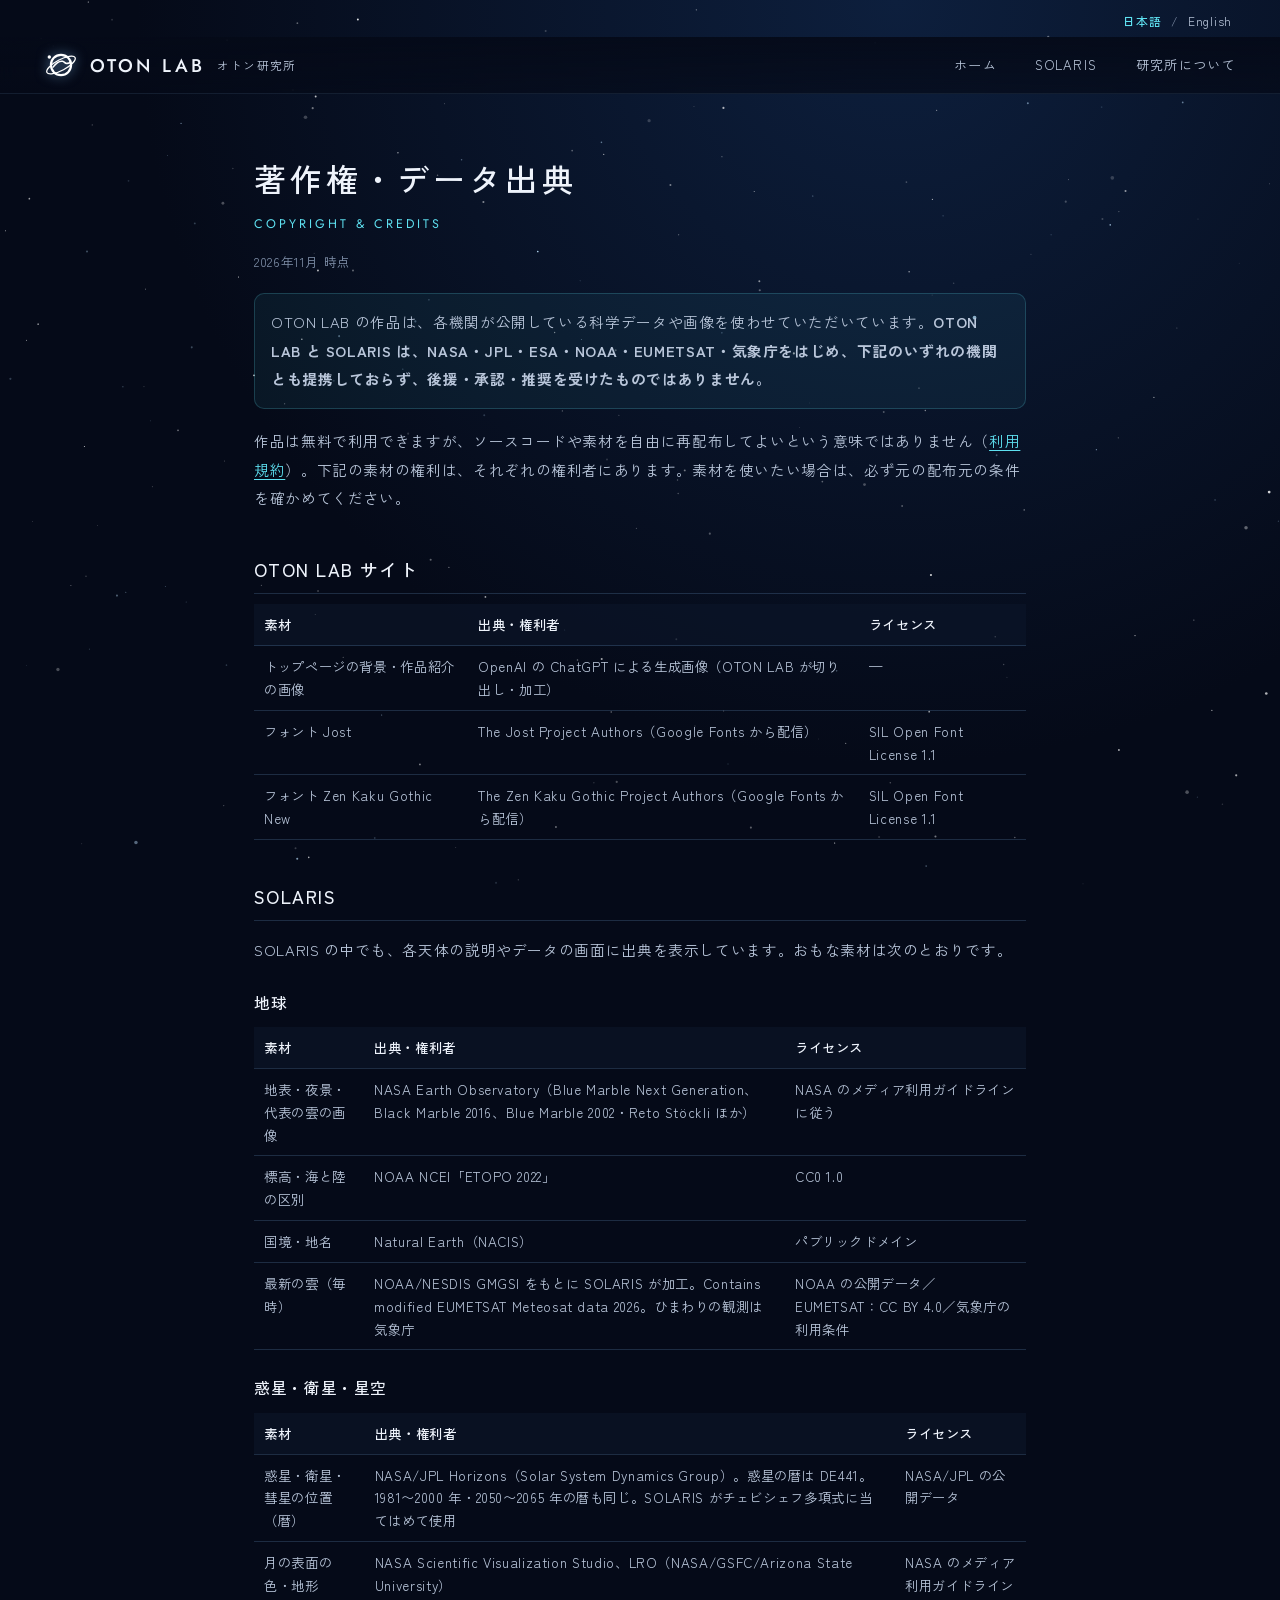
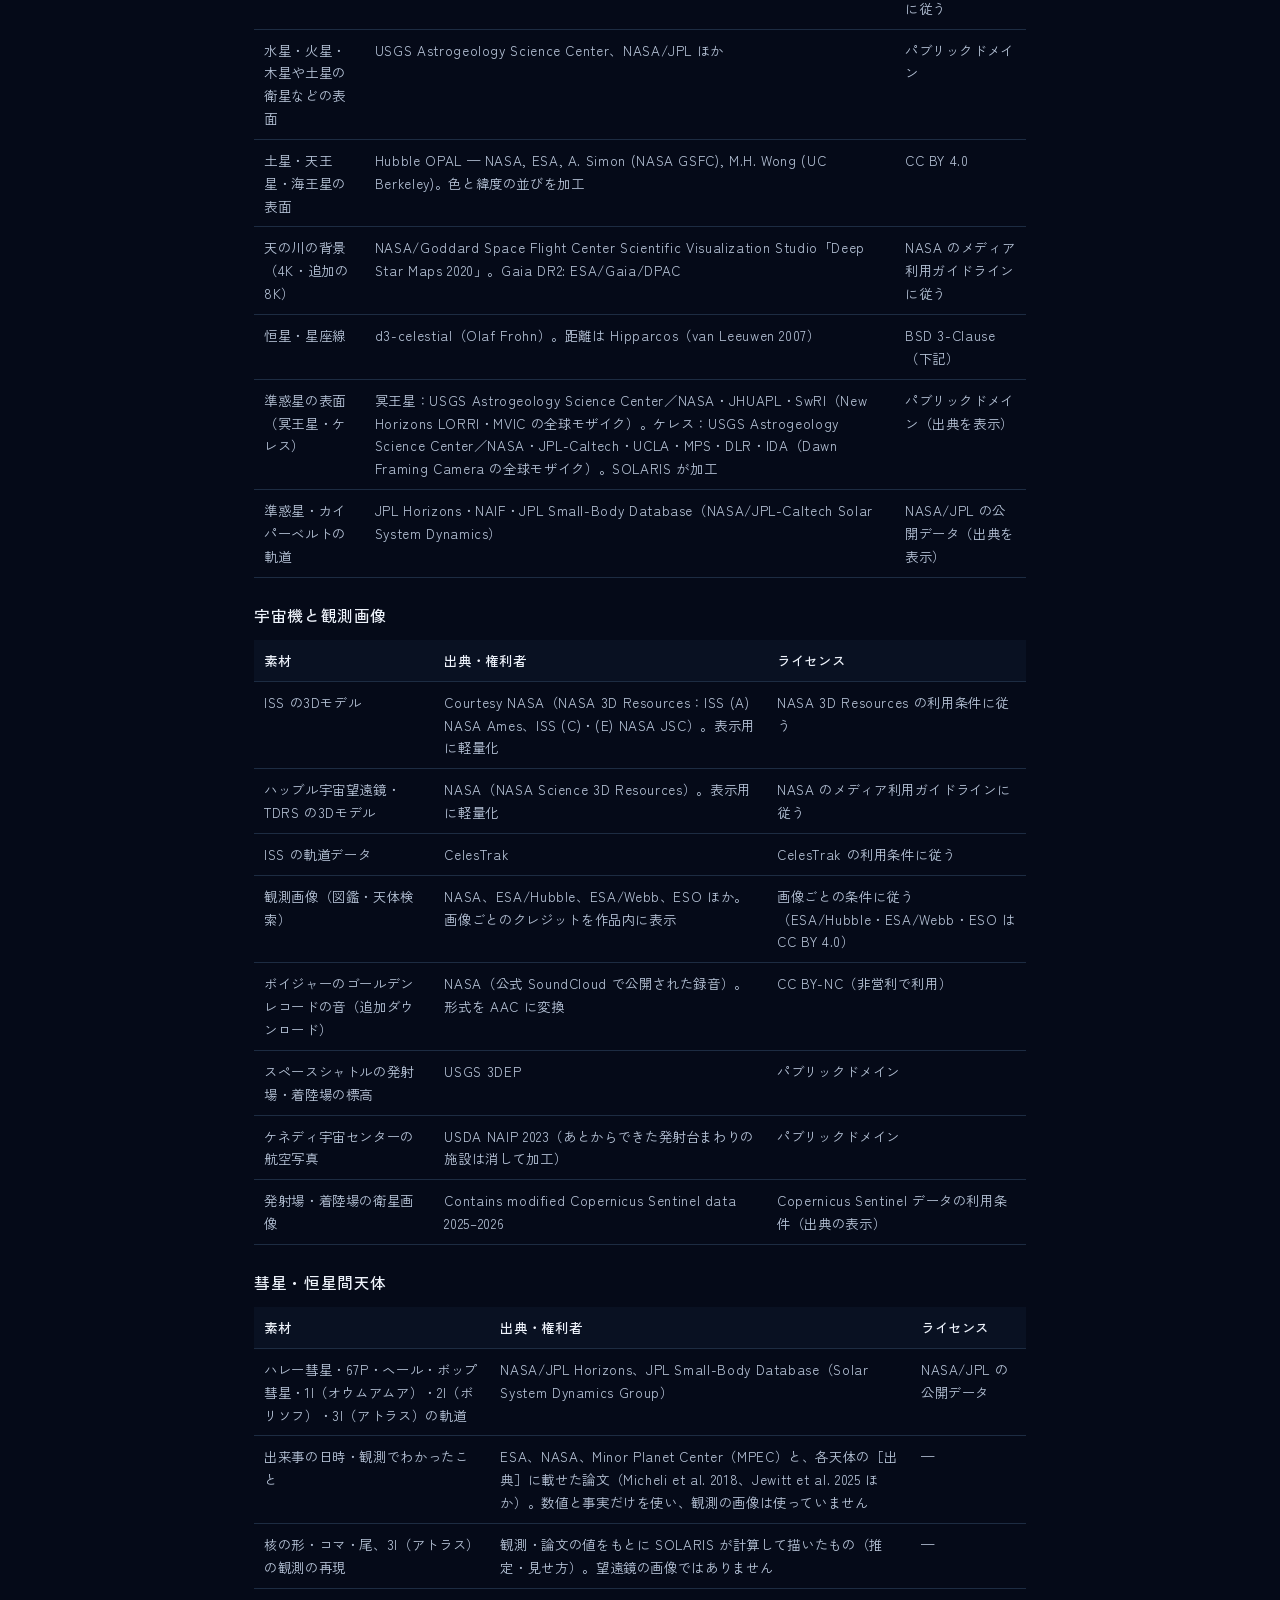
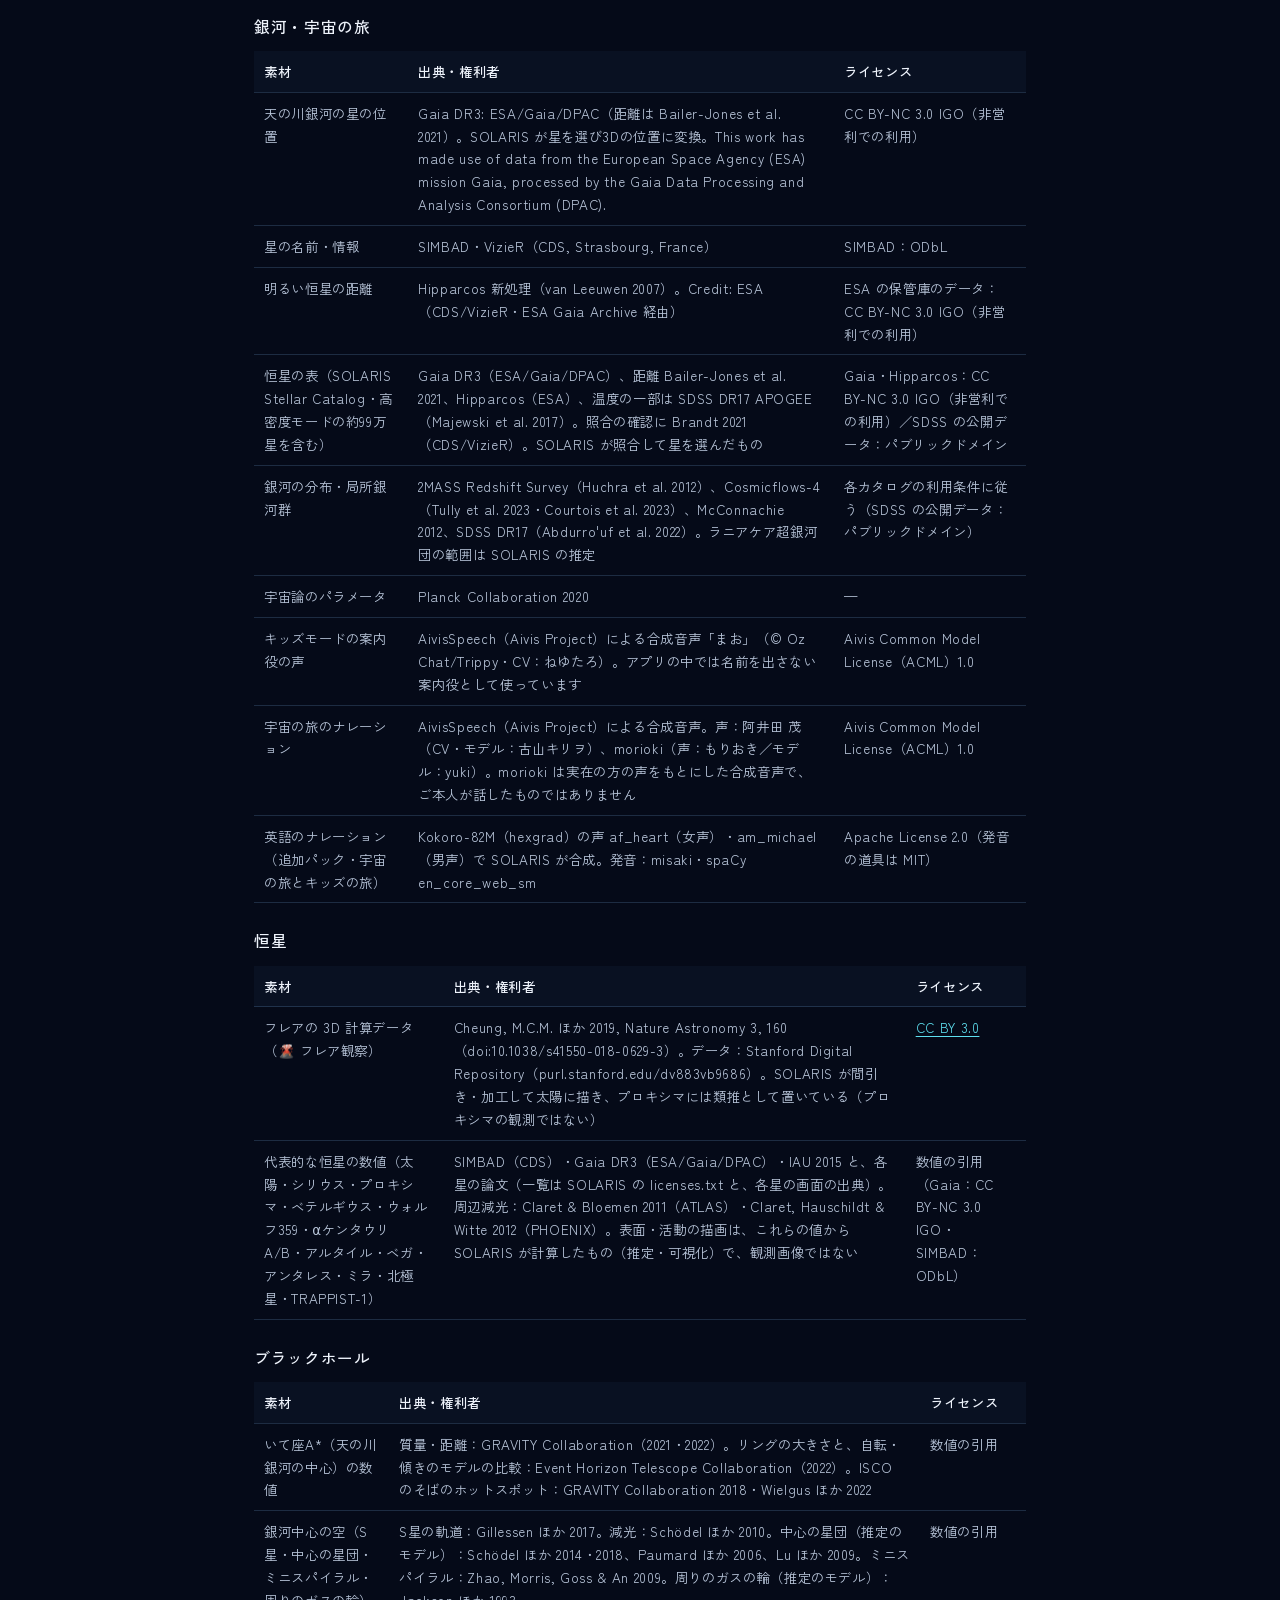
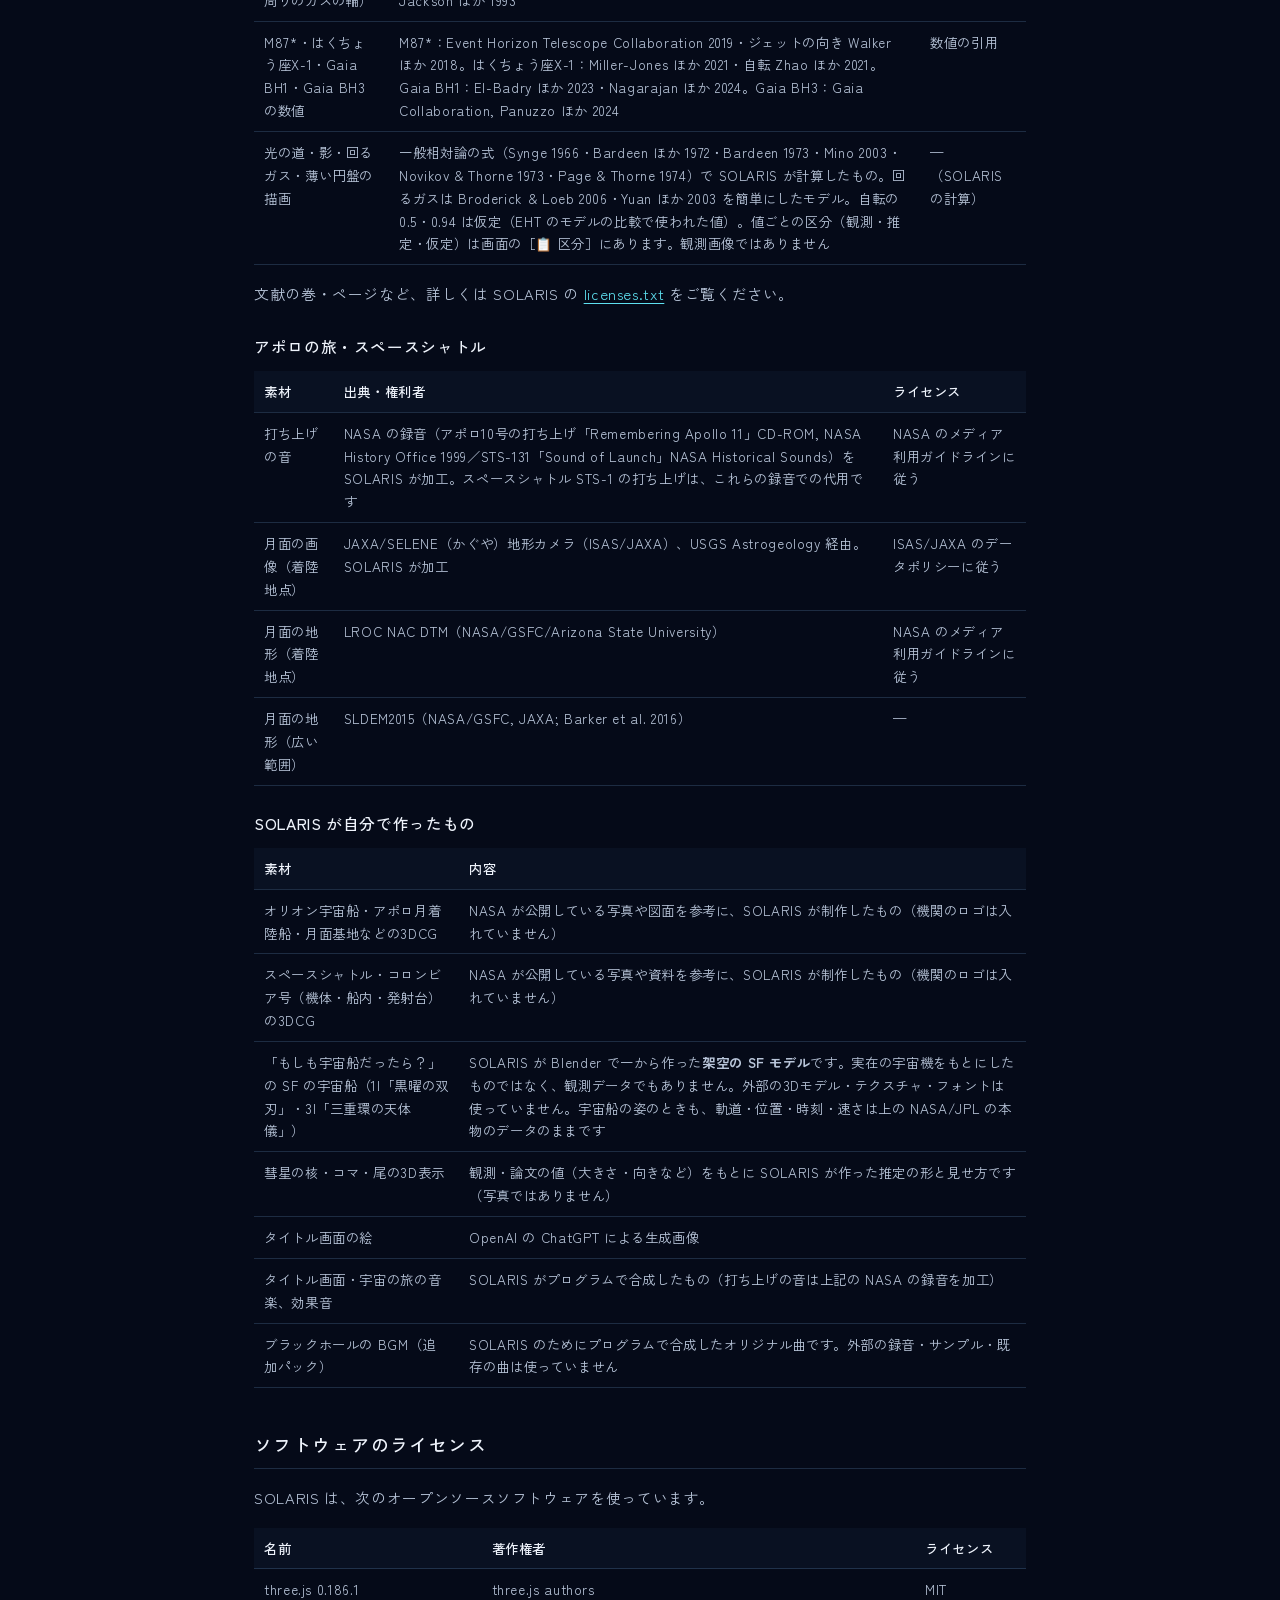
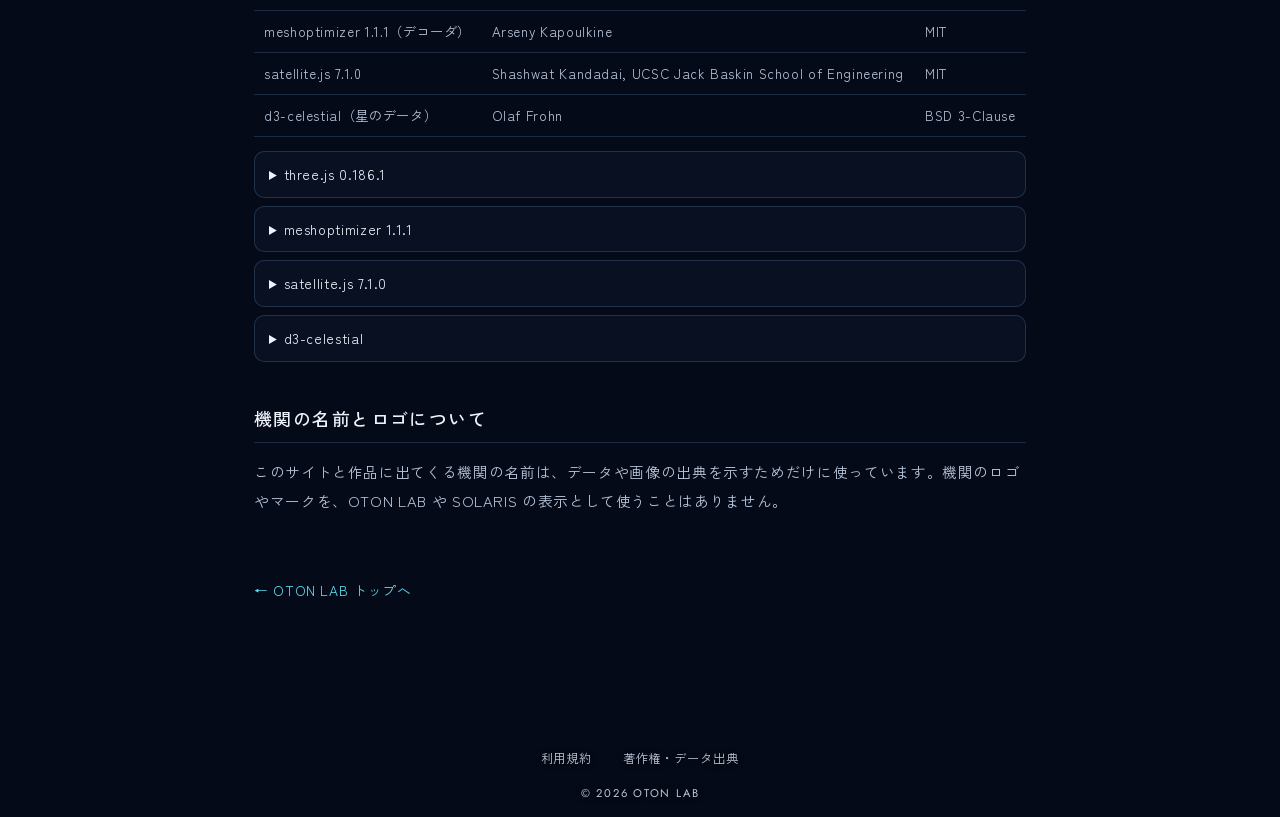
==== commit 9f246132: "英語のページ /en/（トップ・利用規約・出典）と「日本語 / English」の切りかえ - /en/ に index・terms・credits。各ページの上に切りかえ（対応するページへ・端末の言" ====
--- a/credits.html
+++ b/credits.html
@@ -6,6 +6,9 @@
 <title>著作権・データ出典｜OTON LAB</title>
 <meta name="description" content="OTON LAB と SOLARIS で使っている画像・科学データ・3Dモデル・フォント・ソフトウェアの出典とライセンス。">
 <meta name="theme-color" content="#050a18">
+<link rel="alternate" hreflang="ja" href="https://otonlab.github.io/credits.html">
+<link rel="alternate" hreflang="en" href="https://otonlab.github.io/en/credits.html">
+<link rel="alternate" hreflang="x-default" href="https://otonlab.github.io/credits.html">
 <link rel="icon" href="img/icon.svg" type="image/svg+xml">
 <link rel="preconnect" href="https://fonts.googleapis.com">
 <link rel="preconnect" href="https://fonts.gstatic.com" crossorigin>
@@ -15,6 +18,7 @@
 </head>
 <body>
 <canvas id="stars" aria-hidden="true"></canvas>
+<nav class="lang-bar" aria-label="言語 / Language"><a href="credits.html" lang="ja" hreflang="ja" aria-current="true">日本語</a><span aria-hidden="true">/</span><a href="en/credits.html" lang="en" hreflang="en">English</a></nav>
 <header class="site-header">
   <a class="brand" href="./" aria-label="OTON LAB トップへ">
     <svg class="brand-mark" viewBox="0 0 64 64" aria-hidden="true"><circle cx="32" cy="32" r="19" fill="none" stroke="currentColor" stroke-width="4"/><path d="M17 36c6-8 13-12 18-11 4 1 4 5 9 4 3 0 5-2 6-4" fill="none" stroke="currentColor" stroke-width="3" stroke-linecap="round"/><ellipse cx="32" cy="32" rx="30" ry="10" fill="none" stroke="currentColor" stroke-width="2.4" transform="rotate(-28 32 32)"/><circle cx="10" cy="17" r="3.2" fill="currentColor"/></svg>
--- a/css/style.css
+++ b/css/style.css
@@ -555,3 +555,28 @@
   .doc td:first-child { color: var(--text); font-weight: 500; }
   .doc td:nth-child(3)::before { content: "ライセンス："; color: var(--text-3); }
 }
+
+/* ===== 言語の切りかえ（日本語 / English・押して切りかえる＝端末の言語で勝手に飛ばさない） ===== */
+.lang-bar {
+  display: flex; justify-content: flex-end; align-items: center; gap: 6px;
+  padding: 4px var(--gutter) 0;
+  font-size: .74rem; letter-spacing: .06em; color: var(--text-3);
+}
+.lang-bar a { color: var(--text-2); text-decoration: none; padding: 6px 4px; }
+.lang-bar a:hover, .lang-bar a:focus-visible { color: var(--text); text-decoration: underline; text-underline-offset: 3px; }
+.lang-bar a[aria-current] { color: var(--accent); font-weight: 500; }
+
+/* ===== 英語のページ ===== */
+html[lang="en"] .doc td:nth-child(3)::before { content: "License: "; }
+/* ほかのアプリ（日本語だけ）：小さく載せる */
+.other-apps { max-width: var(--maxw); margin: clamp(36px, 5vw, 48px) auto 0; padding: 0 var(--gutter); }
+.other-apps ul { list-style: none; margin: 0; padding: 0; display: grid; gap: 10px; }
+.other-apps li {
+  padding: 12px 16px; border: 1px solid var(--line); border-radius: 12px; background: var(--panel);
+  font-size: .86rem; line-height: 1.8; color: var(--text-2);
+}
+.other-apps a { color: var(--text); font-weight: 500; text-underline-offset: 3px; }
+.other-apps .ja-only {
+  display: inline-block; margin-left: 8px; padding: 0 8px; border-radius: 99px;
+  border: 1px solid rgba(255, 196, 92, .5); color: #ffe2a8; font-size: .72rem; letter-spacing: .06em;
+}
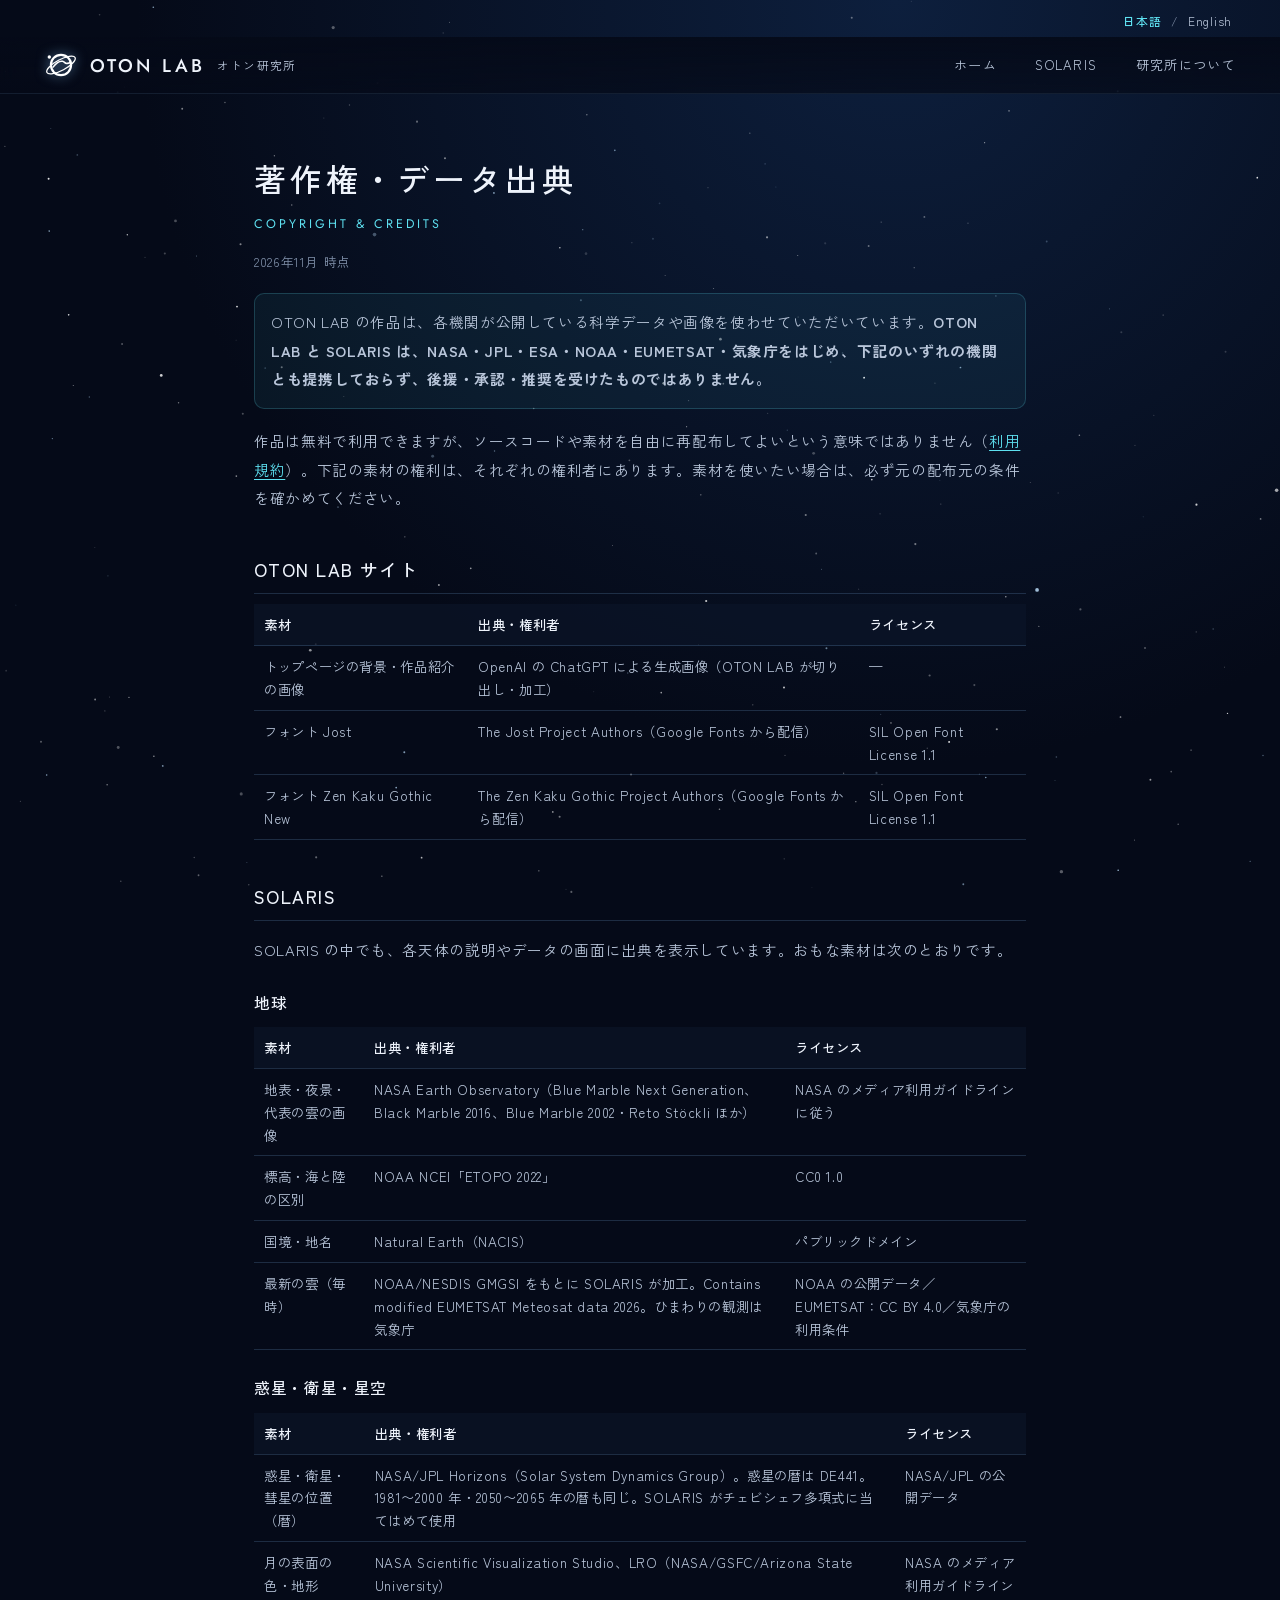
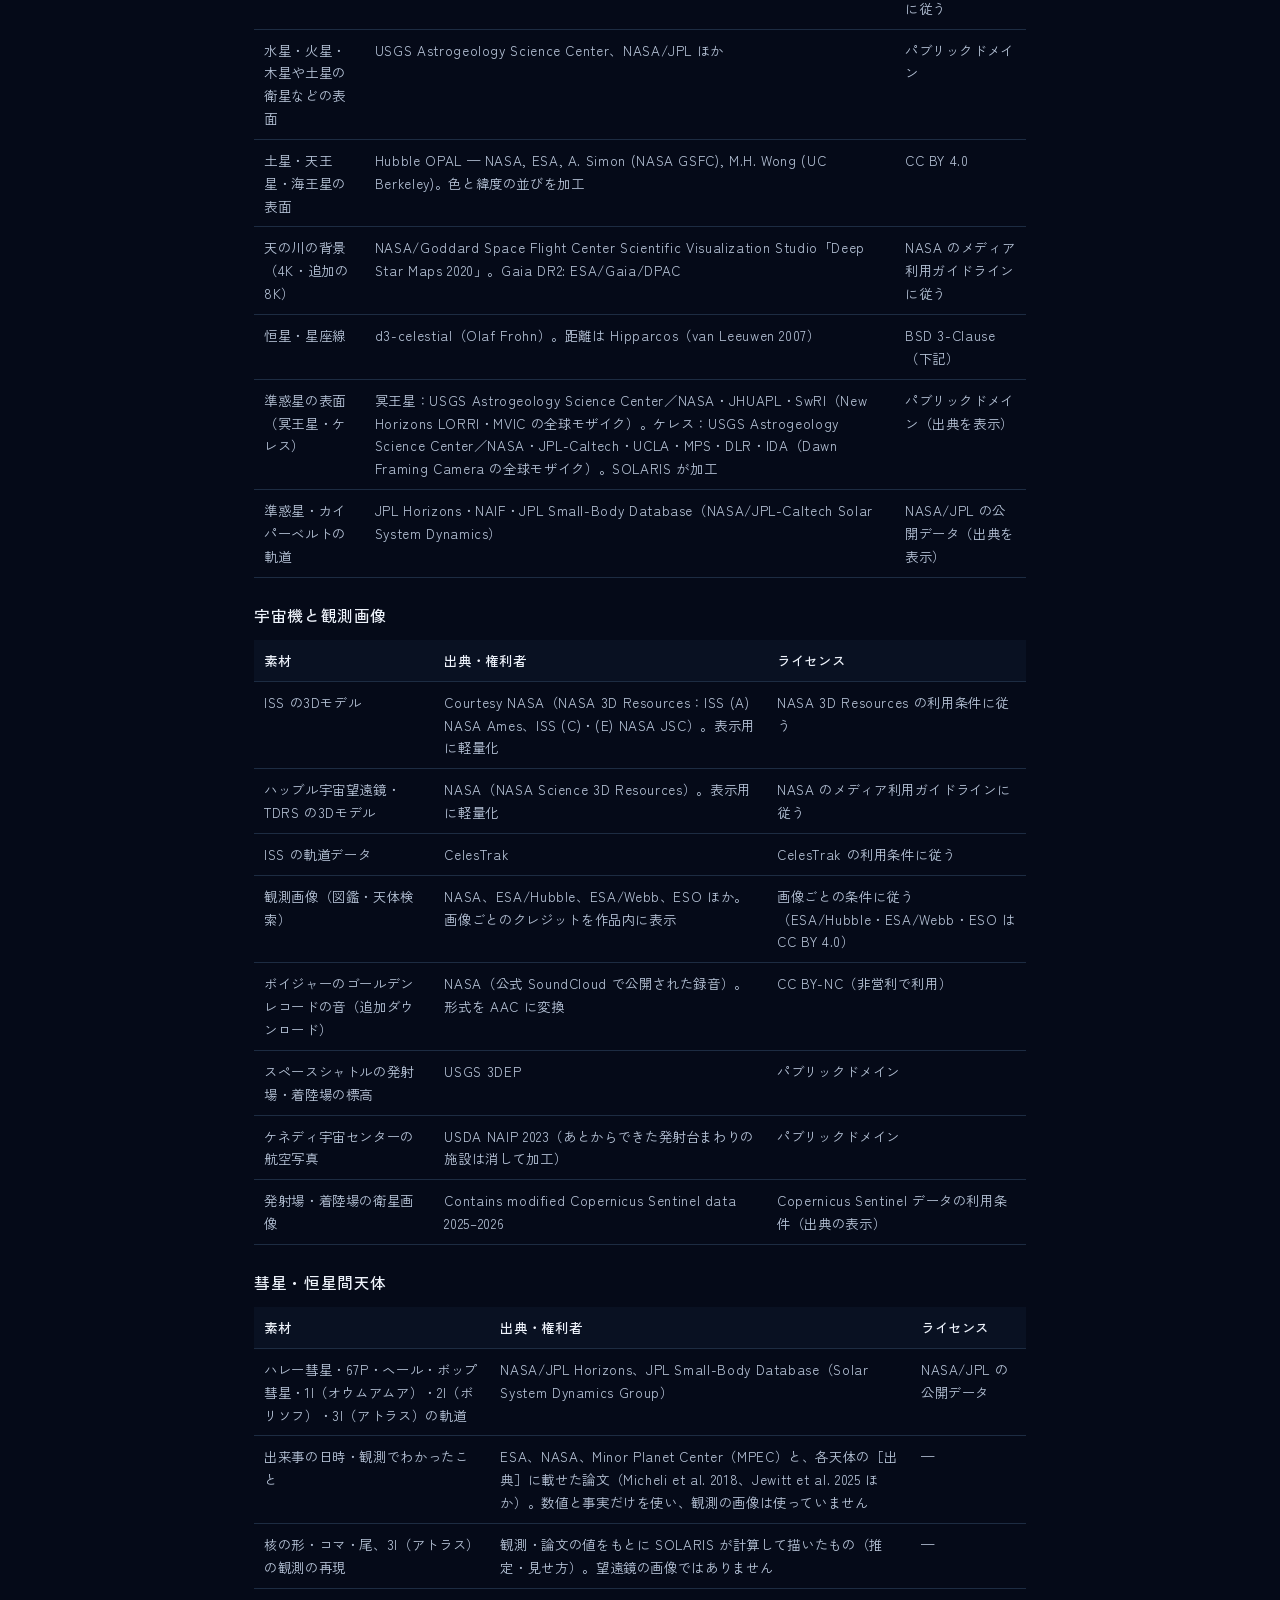
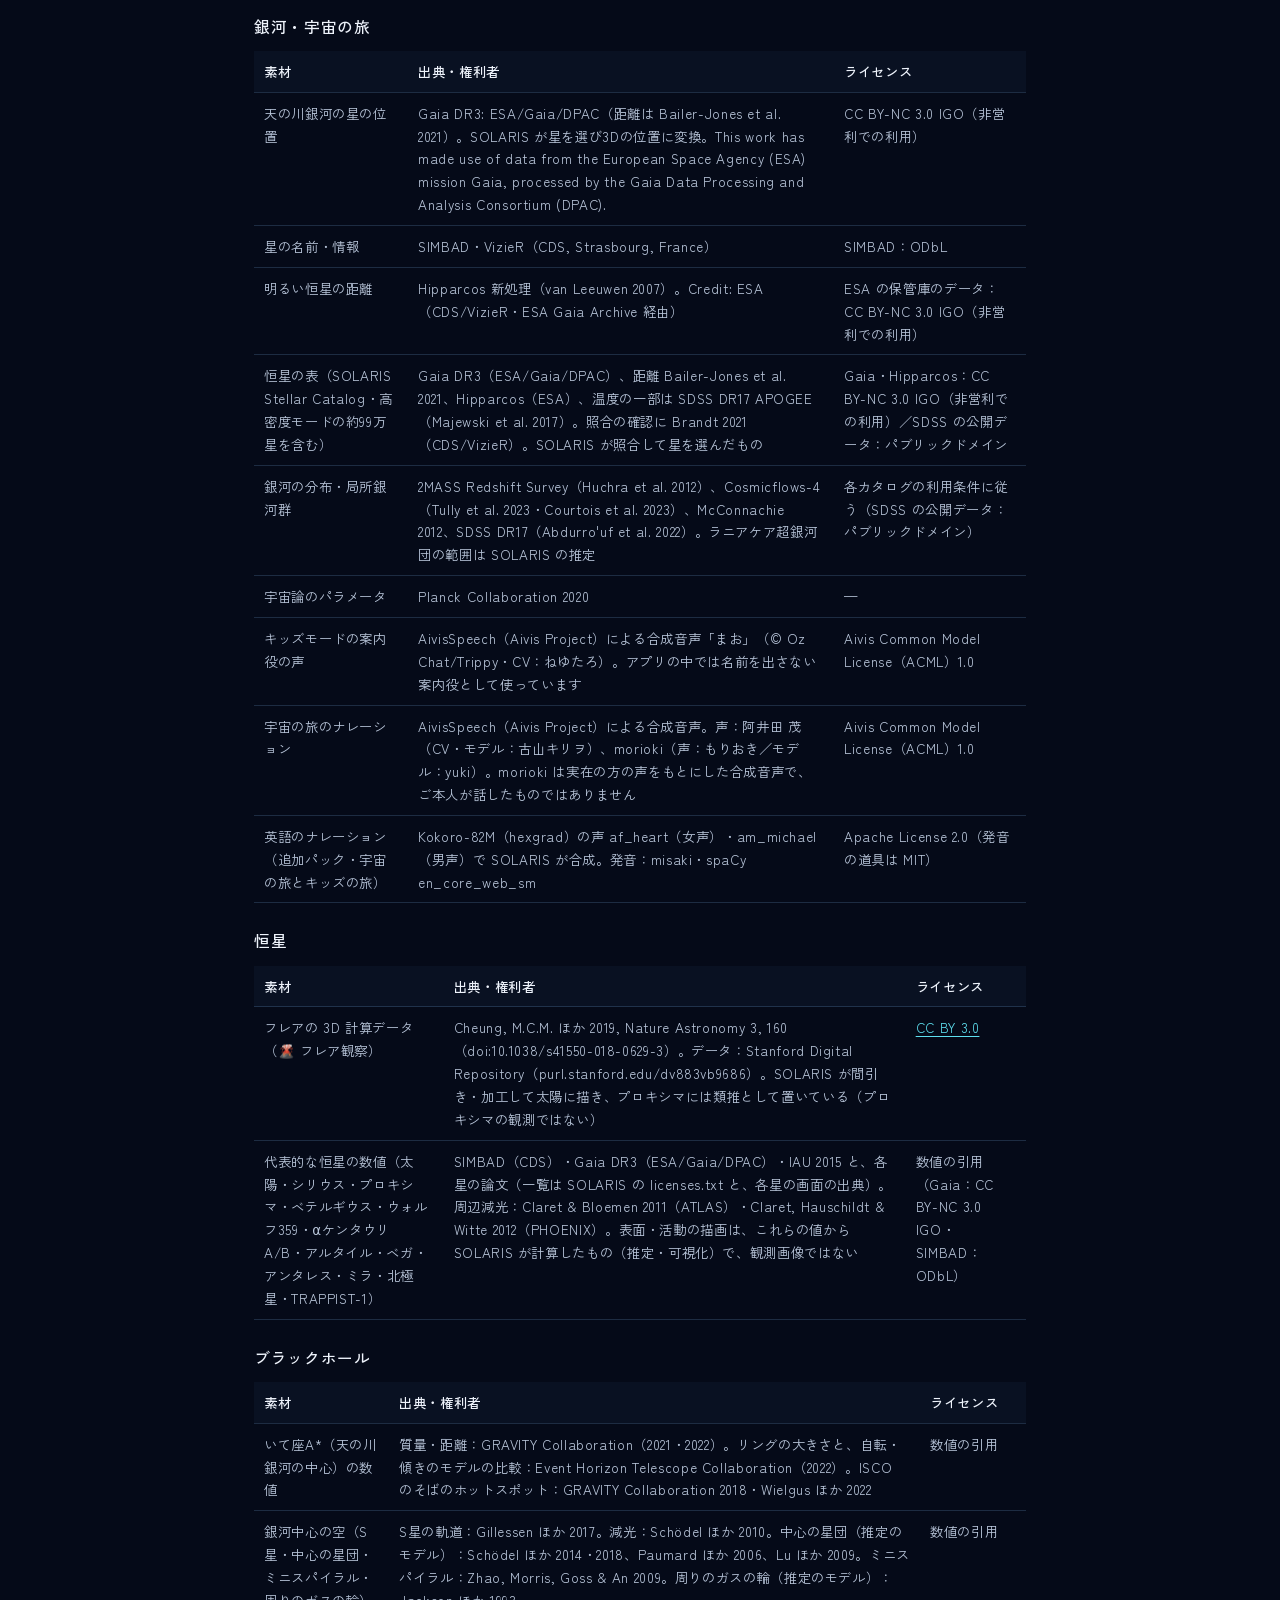
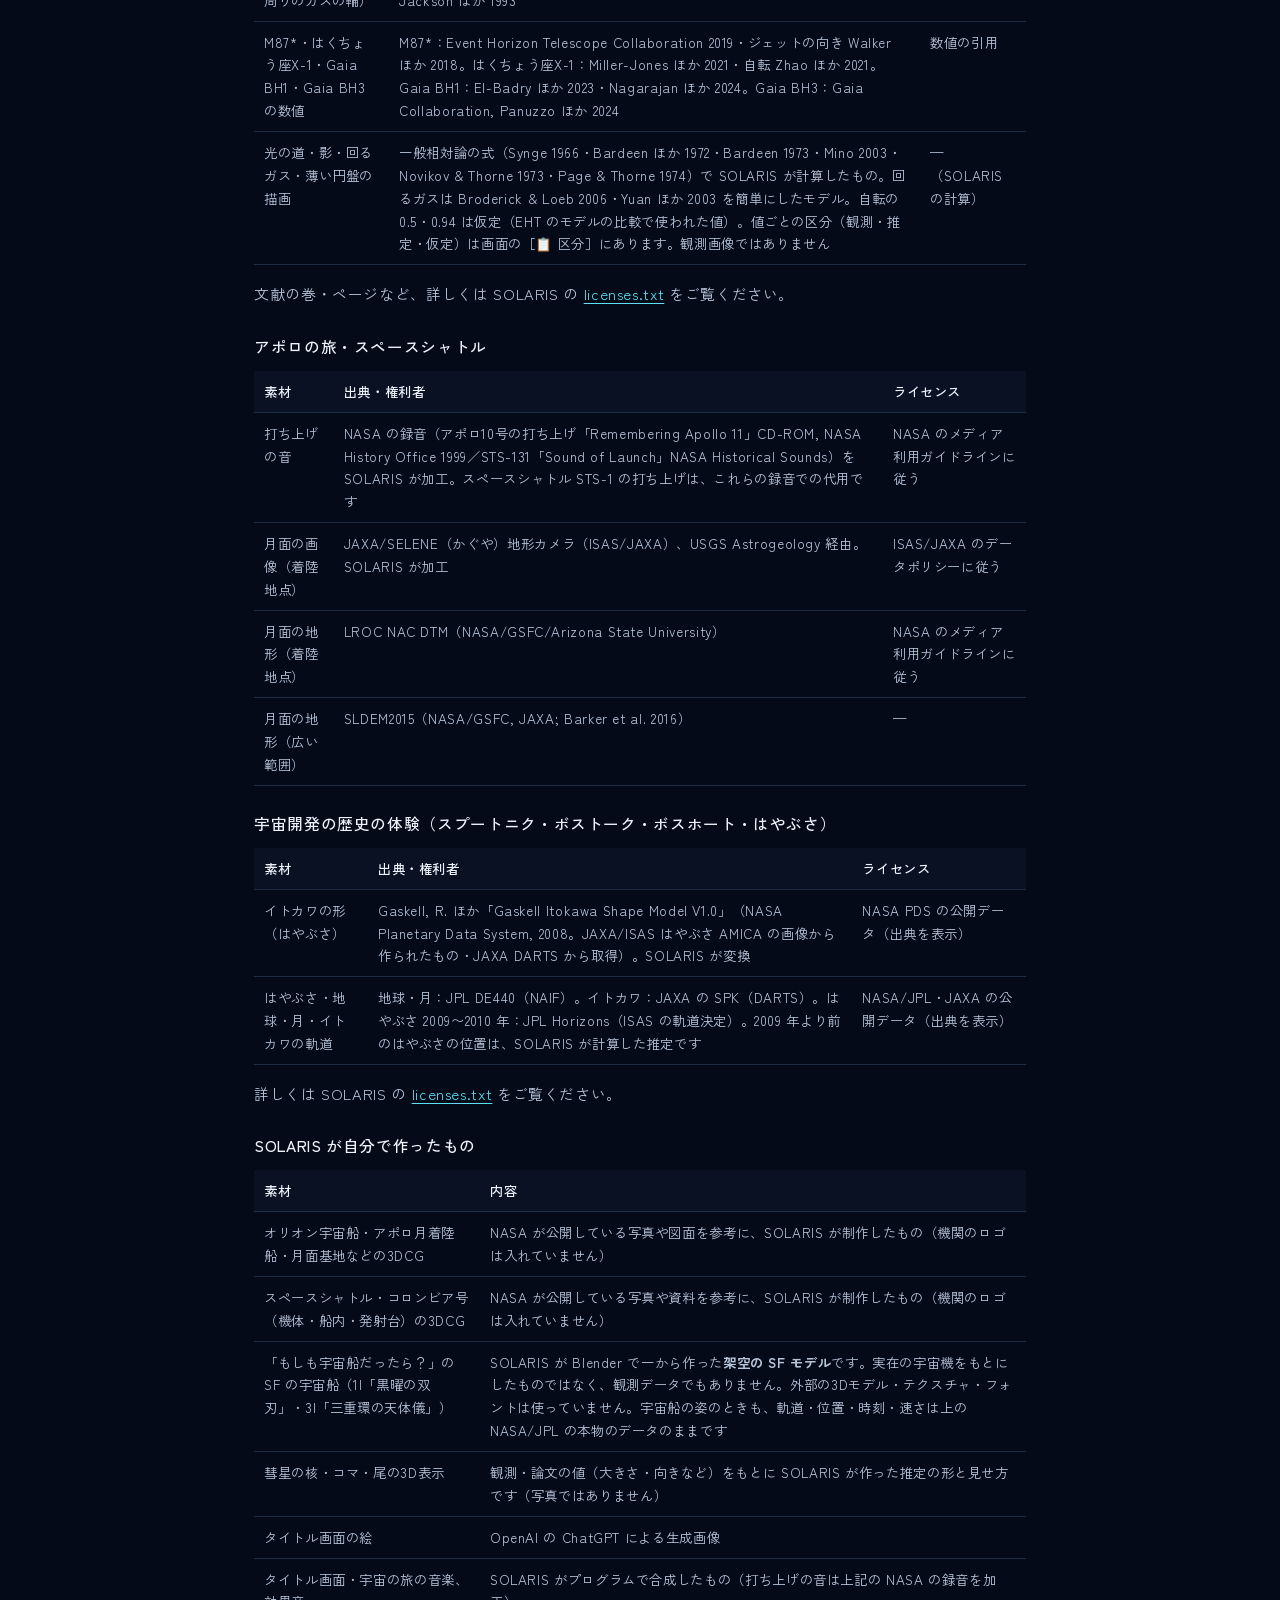
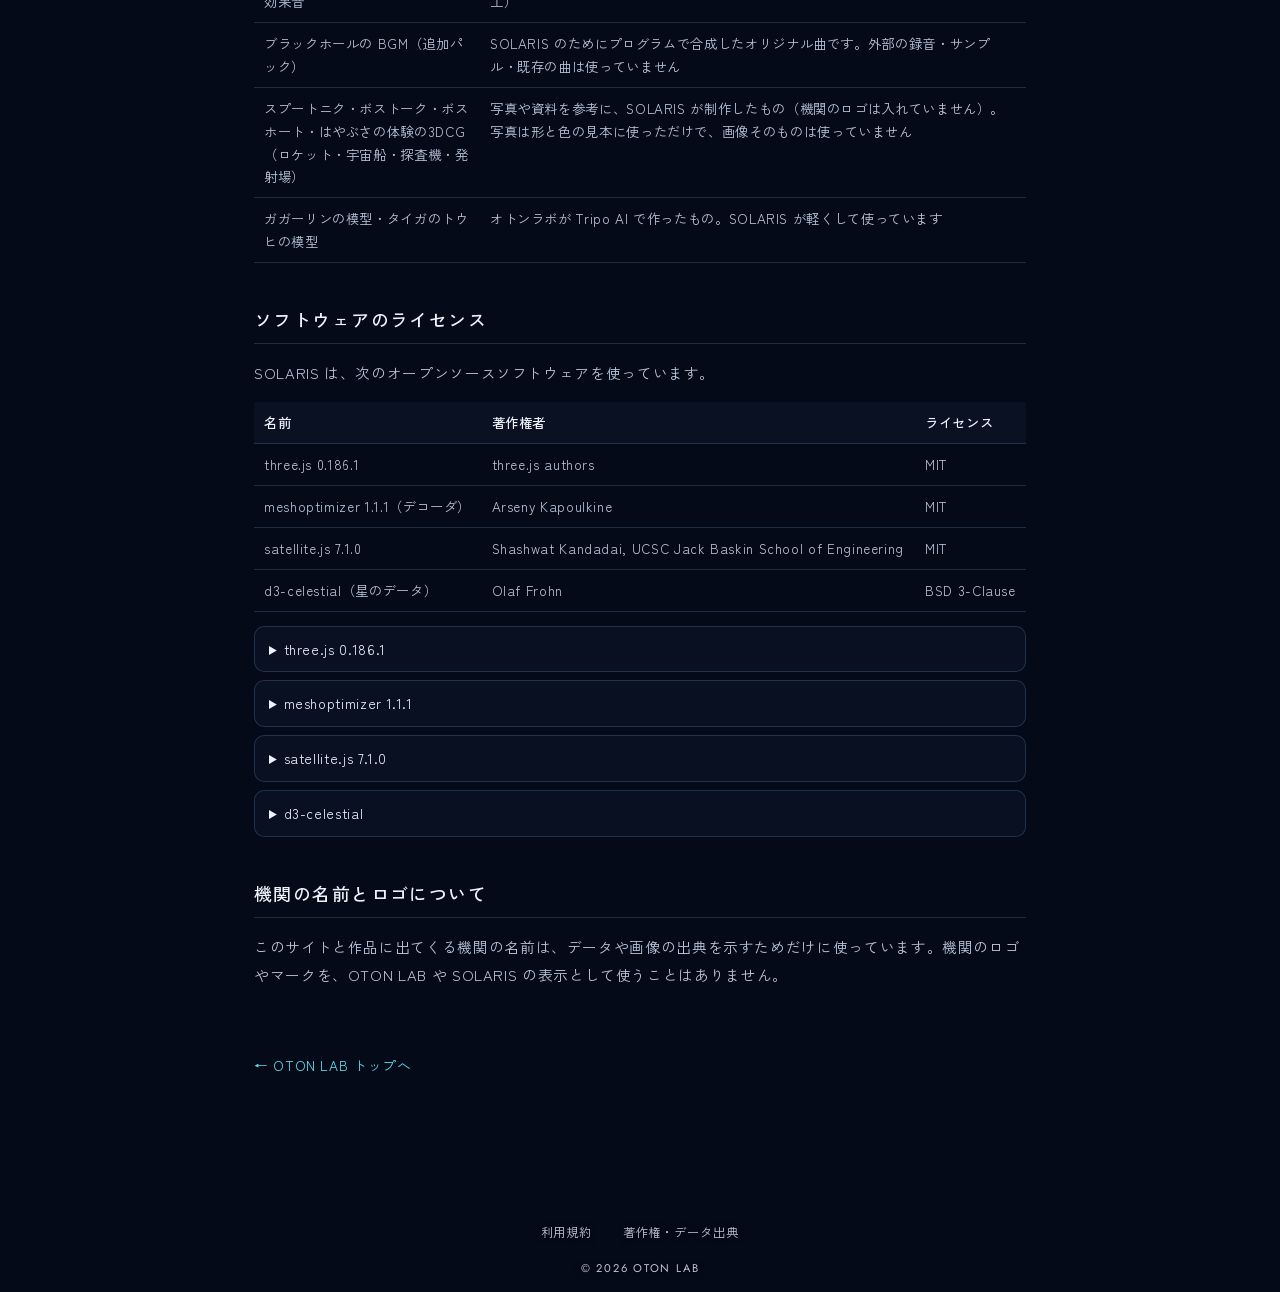
==== commit 6507bd1f: "出典：SOLARIS 宇宙開発の歴史の4体験（イトカワの形・軌道・3DCG・Tripo AI の模型）日本語と英語 Co-Authored-By: Claude Opus 5.5 <noreply@a" ====
--- a/credits.html
+++ b/credits.html
@@ -154,6 +154,16 @@
     </tbody>
   </table></div>
 
+  <h3>宇宙開発の歴史の体験（スプートニク・ボストーク・ボスホート・はやぶさ）</h3>
+  <div class="table-wrap"><table>
+    <thead><tr><th>素材</th><th>出典・権利者</th><th>ライセンス</th></tr></thead>
+    <tbody>
+      <tr><td>イトカワの形（はやぶさ）</td><td>Gaskell, R. ほか「Gaskell Itokawa Shape Model V1.0」（NASA Planetary Data System, 2008。JAXA/ISAS はやぶさ AMICA の画像から作られたもの・JAXA DARTS から取得）。SOLARIS が変換</td><td>NASA PDS の公開データ（出典を表示）</td></tr>
+      <tr><td>はやぶさ・地球・月・イトカワの軌道</td><td>地球・月：JPL DE440（NAIF）。イトカワ：JAXA の SPK（DARTS）。はやぶさ 2009〜2010 年：JPL Horizons（ISAS の軌道決定）。2009 年より前のはやぶさの位置は、SOLARIS が計算した推定です</td><td>NASA/JPL・JAXA の公開データ（出典を表示）</td></tr>
+    </tbody>
+  </table></div>
+  <p>詳しくは SOLARIS の <a href="https://otonlab.github.io/solaris/licenses.txt">licenses.txt</a> をご覧ください。</p>
+
   <h3>SOLARIS が自分で作ったもの</h3>
   <div class="table-wrap"><table>
     <thead><tr><th>素材</th><th>内容</th></tr></thead>
@@ -165,6 +175,8 @@
       <tr><td>タイトル画面の絵</td><td>OpenAI の ChatGPT による生成画像</td></tr>
       <tr><td>タイトル画面・宇宙の旅の音楽、効果音</td><td>SOLARIS がプログラムで合成したもの（打ち上げの音は上記の NASA の録音を加工）</td></tr>
       <tr><td>ブラックホールの BGM（追加パック）</td><td>SOLARIS のためにプログラムで合成したオリジナル曲です。外部の録音・サンプル・既存の曲は使っていません</td></tr>
+      <tr><td>スプートニク・ボストーク・ボスホート・はやぶさの体験の3DCG（ロケット・宇宙船・探査機・発射場）</td><td>写真や資料を参考に、SOLARIS が制作したもの（機関のロゴは入れていません）。写真は形と色の見本に使っただけで、画像そのものは使っていません</td></tr>
+      <tr><td>ガガーリンの模型・タイガのトウヒの模型</td><td>オトンラボが Tripo AI で作ったもの。SOLARIS が軽くして使っています</td></tr>
     </tbody>
   </table></div>
 
